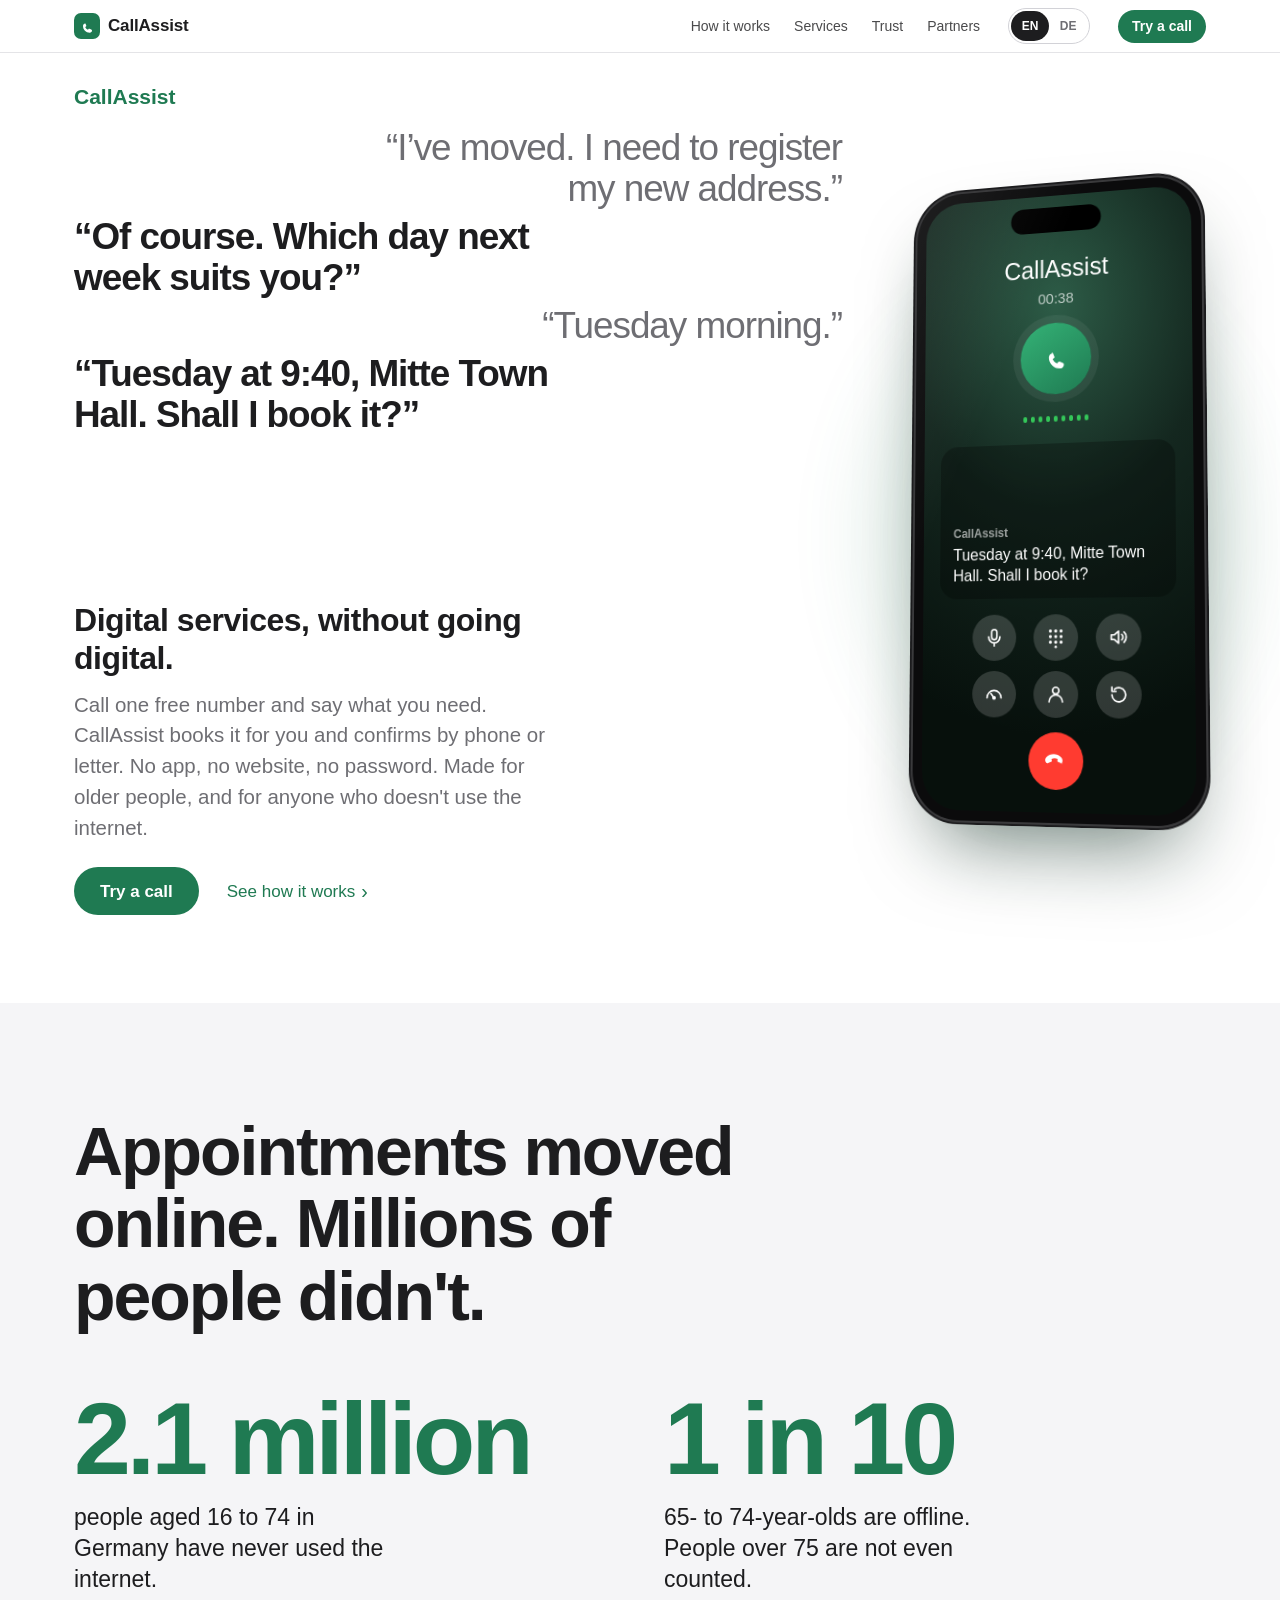
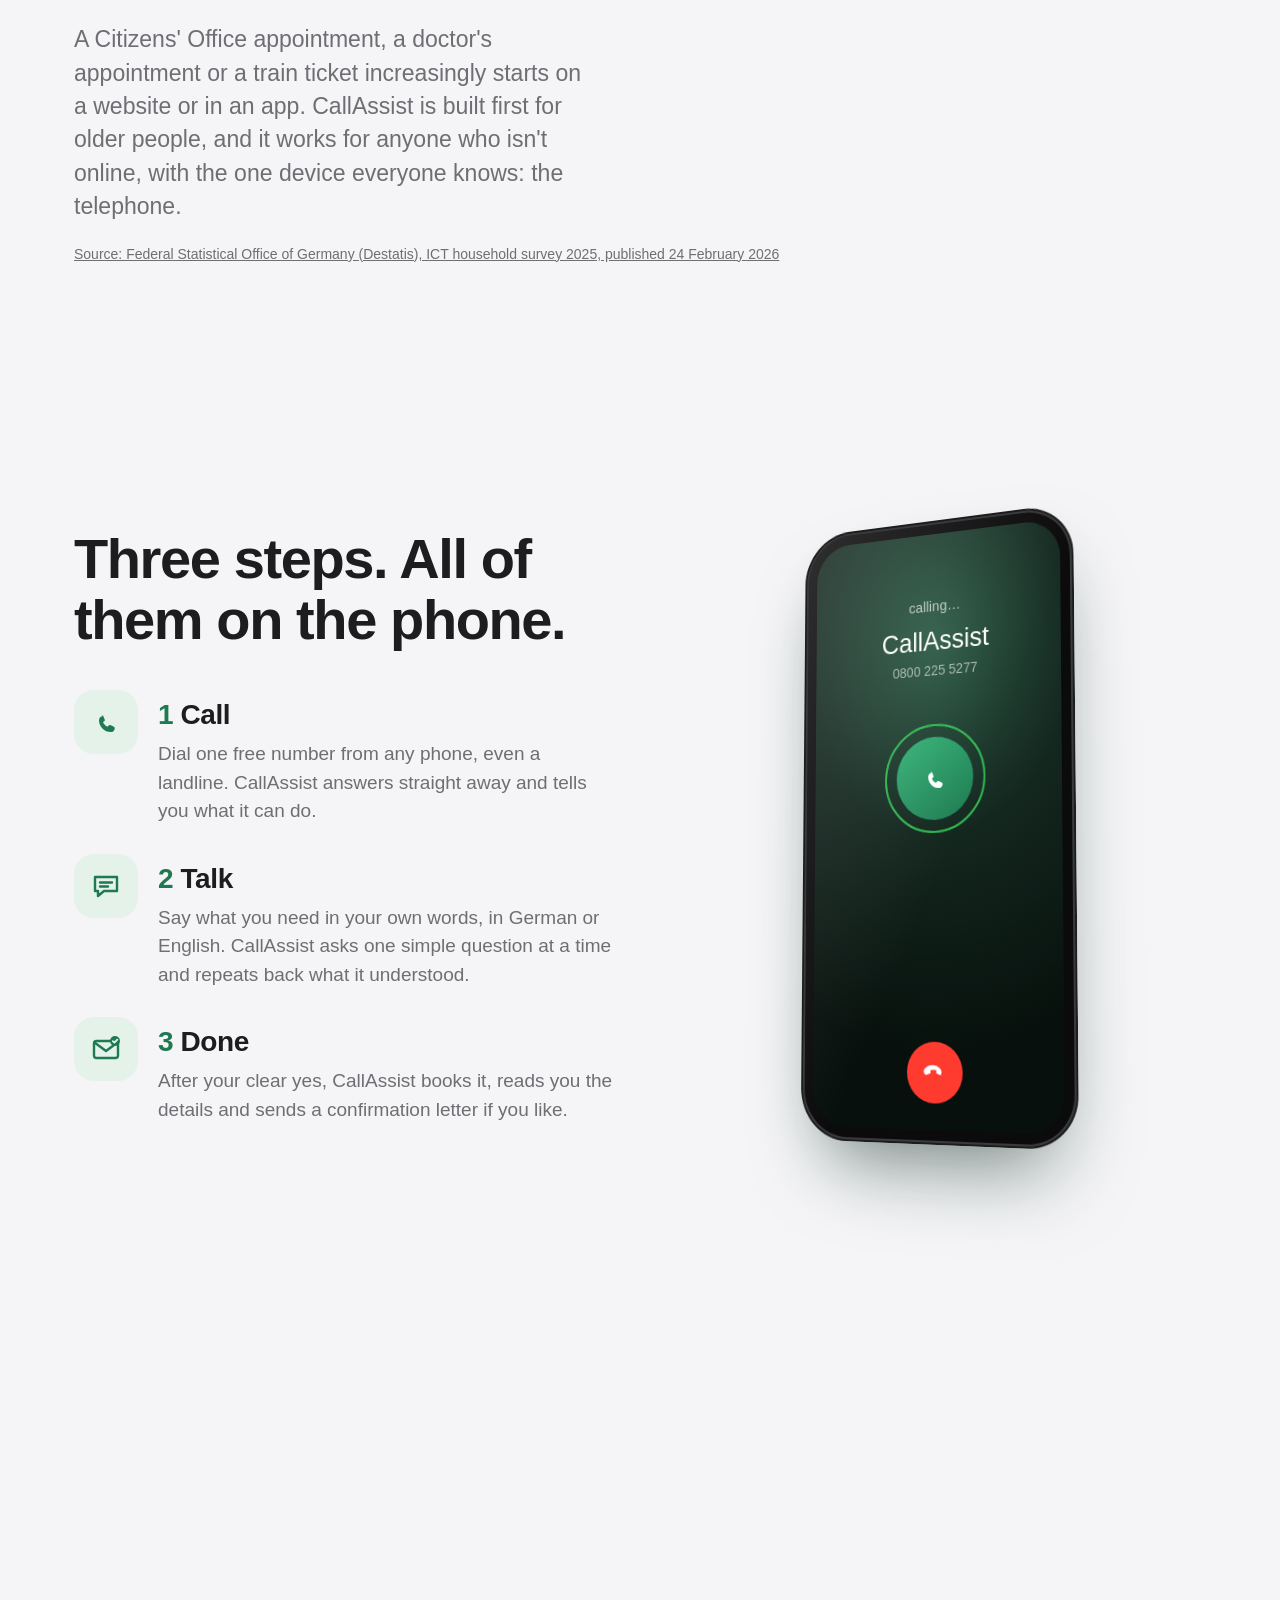
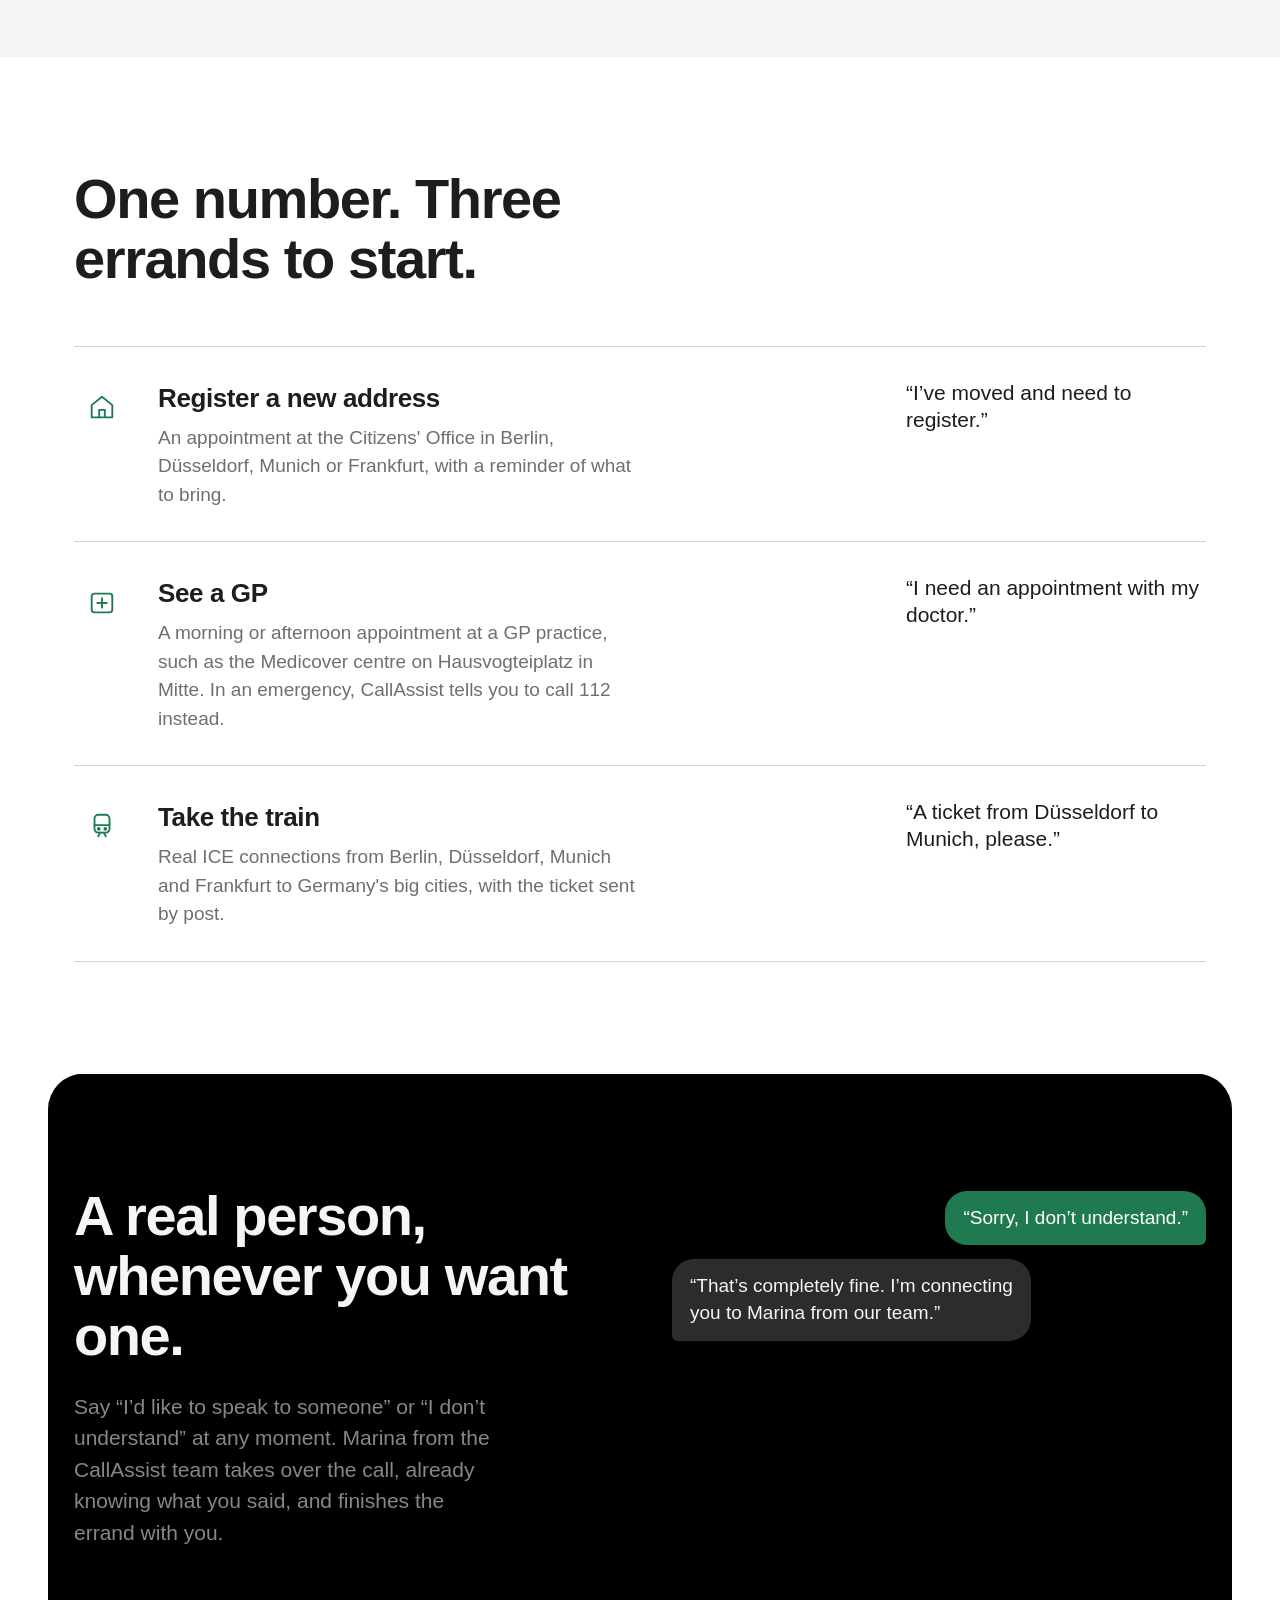
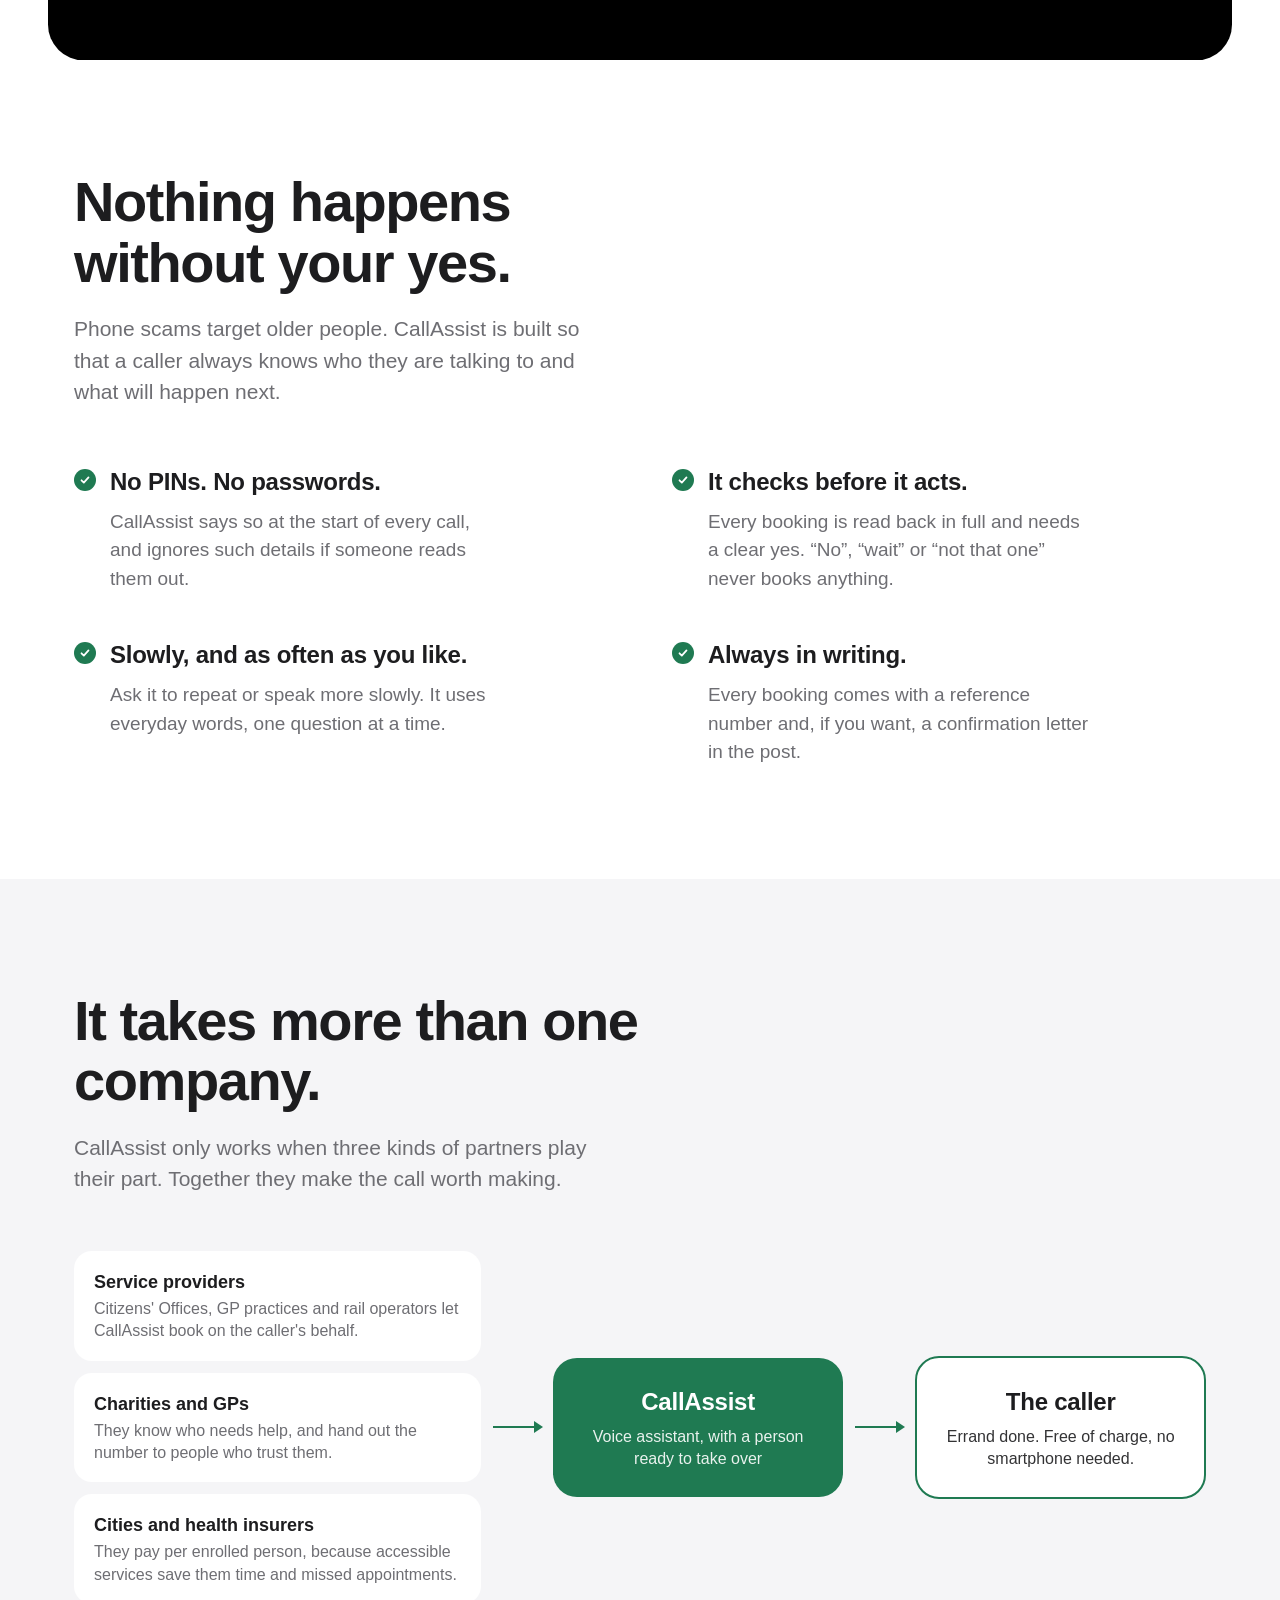
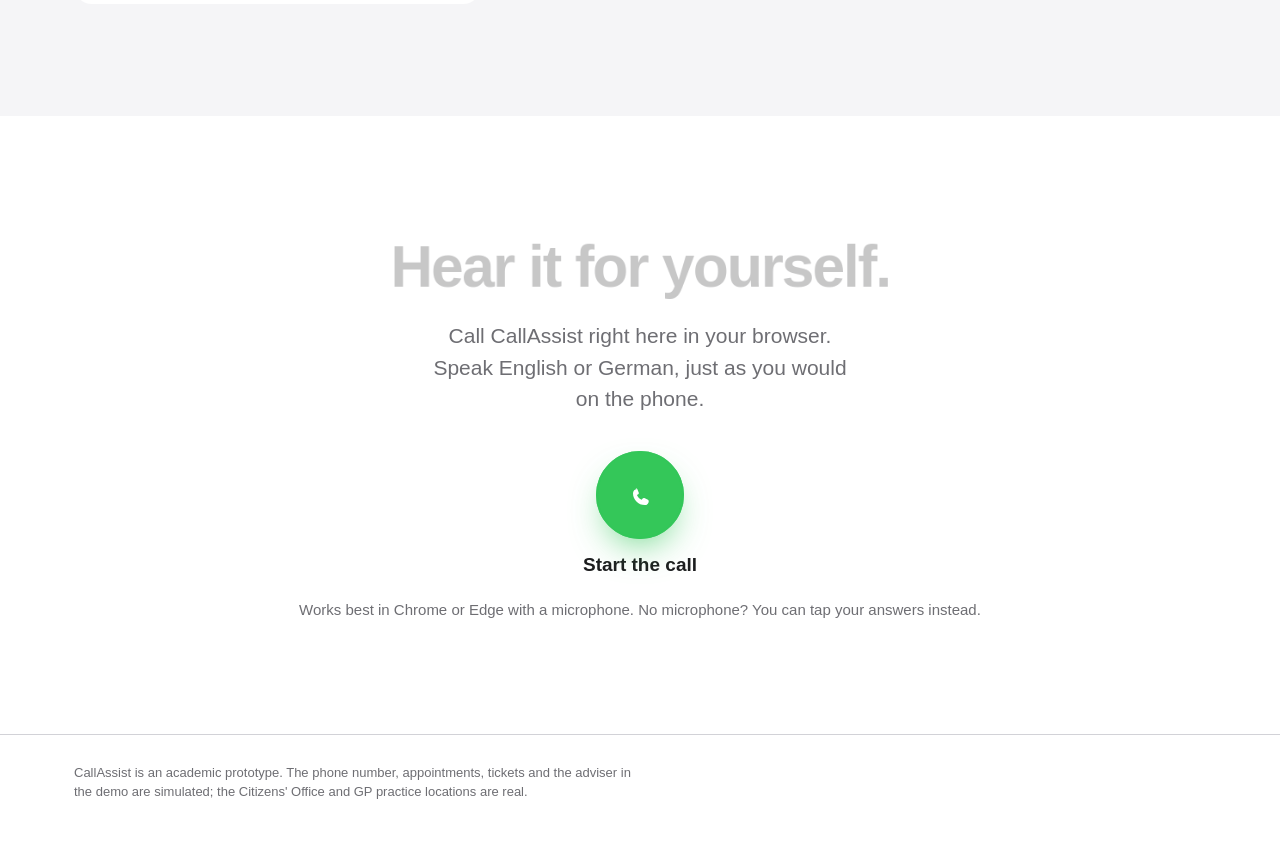
==== index.html @ b566dcf3 "Apple-style scroll touches: lit copy, expanding dark section, closing zoom, press states - The "why"" ====
<!doctype html>
<html lang="en">
  <head>
    <meta charset="UTF-8" />
    <meta name="viewport" content="width=device-width, initial-scale=1.0" />
    <meta name="description" content="CallAssist: one phone call replaces apps and websites. Say what you need; CallAssist books it and confirms by phone or letter." />
    <title>CallAssist</title>
    <link rel="icon" href="data:image/svg+xml,%3Csvg xmlns='http://www.w3.org/2000/svg' viewBox='0 0 64 64'%3E%3Crect width='64' height='64' rx='16' fill='%231F7A52'/%3E%3Cpath d='M22 16c2 0 3 1 4 3l3 7c1 2 0 3-1 4l-3 2c2 5 6 9 11 11l2-3c1-1 2-2 4-1l7 3c2 1 3 2 3 4 0 5-4 9-9 9-15 0-27-12-27-27 0-5 4-10 9-10z' fill='white'/%3E%3C/svg%3E" />
    <link rel="stylesheet" href="landing.css?v=20260926195344" />
  </head>
  <body>
    <a class="skip-link" href="#main" data-i18n="skip">Skip to content</a>

    <nav class="nav" aria-label="Main">
      <div class="nav-inner">
        <a class="brand" href="#top" aria-label="CallAssist home">
          <span class="brand-mark" aria-hidden="true"><svg width="28" height="28" viewBox="0 0 64 64"><path d="M22 16c2 0 3 1 4 3l3 7c1 2 0 3-1 4l-3 2c2 5 6 9 11 11l2-3c1-1 2-2 4-1l7 3c2 1 3 2 3 4 0 5-4 9-9 9-15 0-27-12-27-27 0-5 4-10 9-10z" fill="currentColor"/></svg></span>
          CallAssist
        </a>
        <div class="nav-links">
          <a href="#how" data-i18n="navHow">How it works</a>
          <a href="#services" data-i18n="navServices">Services</a>
          <a href="#trust" data-i18n="navTrust">Trust</a>
          <a href="#ecosystem" data-i18n="navEcosystem">Partners</a>
        </div>
        <div class="lang" role="group" aria-label="Language">
          <button type="button" data-lang="en" aria-pressed="true">EN</button>
          <button type="button" data-lang="de" aria-pressed="false">DE</button>
        </div>
        <a class="nav-cta" href="call.html" data-call-link data-i18n="navCta">Try a call</a>
      </div>
    </nav>

    <main id="main">
      <!-- Hero: the product is a conversation, so the hero is one. -->
      <header class="hero" id="top">
        <div class="hero-copy">
        <p class="hero-name">CallAssist</p>
        <ol class="dialogue" id="dialogue" aria-label="Example call">
          <li class="caller"><span class="sr" data-i18n="you">You:</span> <span data-i18n="h1">“I’ve moved. I need to register my new address.”</span></li>
          <li class="ca"><span class="sr">CallAssist:</span> <span data-i18n="h2">“Of course. Which day next week suits you?”</span></li>
          <li class="caller"><span class="sr" data-i18n="you">You:</span> <span data-i18n="h3">“Tuesday morning.”</span></li>
          <li class="ca"><span class="sr">CallAssist:</span> <span data-i18n="h4">“Tuesday at 9:40, Mitte Town Hall. Shall I book it?”</span></li>
          <li class="caller"><span class="sr" data-i18n="you">You:</span> <span data-i18n="h5">“Yes, please.”</span></li>
          <li class="ca done"><span class="sr">CallAssist:</span> <span data-i18n="h6">“Done. Your letter is on its way.”</span></li>
        </ol>
        <h1 class="hero-title" data-i18n="heroTitle">Digital services, without going digital.</h1>
        <p class="hero-sub" data-i18n="heroSub">Call one free number and say what you need. CallAssist books it for you and confirms by phone or letter. No app, no website, no password. Made for older people, and for anyone who doesn't use the internet.</p>
        <div class="hero-actions">
          <a class="button" href="call.html" data-call-link data-i18n="heroCta">Try a call</a>
          <a class="link" href="#how" data-i18n="heroLink">See how it works</a>
        </div>
        </div>
        <div class="phone-stage" aria-hidden="true">
        <div class="phone3d" id="heroPhone">
        <div class="phone-depth" aria-hidden="true"><i></i><i></i><i></i><i></i><i></i><i></i><i></i><i></i><i></i><i></i></div>
        <div class="hero-phone">
          <div class="hp-screen">
            <div class="hp-island"></div>
            <p class="hp-name">CallAssist</p>
            <p class="hp-time" id="hpTime">00:00</p>
            <div class="hp-avatar"><svg width="28" height="28" viewBox="0 0 64 64"><path d="M22 16c2 0 3 1 4 3l3 7c1 2 0 3-1 4l-3 2c2 5 6 9 11 11l2-3c1-1 2-2 4-1l7 3c2 1 3 2 3 4 0 5-4 9-9 9-15 0-27-12-27-27 0-5 4-10 9-10z" fill="currentColor"/></svg></div>
            <div class="hp-wave" id="hpWave"><i></i><i></i><i></i><i></i><i></i><i></i><i></i><i></i><i></i></div>
            <div class="hp-caption">
              <p class="hp-who" id="hpWho">CallAssist</p>
              <p class="hp-text" id="hpText"></p>
            </div>
            <div class="hp-grid"><span><svg viewBox="0 0 24 24" fill="none" stroke="currentColor" stroke-width="1.8" stroke-linecap="round"><rect x="9" y="3" width="6" height="11" rx="3"/><path d="M5.5 11a6.5 6.5 0 0 0 13 0M12 17.5V21"/></svg></span><span><svg viewBox="0 0 24 24" fill="currentColor"><circle cx="6" cy="5" r="1.7"/><circle cx="12" cy="5" r="1.7"/><circle cx="18" cy="5" r="1.7"/><circle cx="6" cy="11" r="1.7"/><circle cx="12" cy="11" r="1.7"/><circle cx="18" cy="11" r="1.7"/><circle cx="6" cy="17" r="1.7"/><circle cx="12" cy="17" r="1.7"/><circle cx="18" cy="17" r="1.7"/><circle cx="12" cy="22" r="1.4"/></svg></span><span><svg viewBox="0 0 24 24" fill="none" stroke="currentColor" stroke-width="1.8" stroke-linecap="round" stroke-linejoin="round"><path d="M4 9.5h3.5L12 5.5v13l-4.5-4H4z"/><path d="M15.5 9a4 4 0 0 1 0 6M18 6.5a7.5 7.5 0 0 1 0 11"/></svg></span><span><svg viewBox="0 0 24 24" fill="none" stroke="currentColor" stroke-width="1.8" stroke-linecap="round"><path d="M4 16a8 8 0 1 1 16 0"/><path d="M12 16l-3.5-4.5"/><circle cx="12" cy="16" r="1.2" fill="currentColor"/></svg></span><span><svg viewBox="0 0 24 24" fill="none" stroke="currentColor" stroke-width="1.8" stroke-linecap="round"><circle cx="12" cy="8" r="3.6"/><path d="M4.5 20a7.5 7.5 0 0 1 15 0"/></svg></span><span><svg viewBox="0 0 24 24" fill="none" stroke="currentColor" stroke-width="1.8" stroke-linecap="round" stroke-linejoin="round"><path d="M4.5 12a7.5 7.5 0 1 0 2.6-5.7"/><path d="M4.5 4v4.5H9"/></svg></span></div>
            <div class="hp-end"><svg width="28" height="28" viewBox="0 0 64 64"><path d="M22 16c2 0 3 1 4 3l3 7c1 2 0 3-1 4l-3 2c2 5 6 9 11 11l2-3c1-1 2-2 4-1l7 3c2 1 3 2 3 4 0 5-4 9-9 9-15 0-27-12-27-27 0-5 4-10 9-10z" fill="currentColor"/></svg></div>
          </div>
        </div>
        </div>
        </div>
      </header>

      <section class="why" aria-labelledby="why-title">
        <div class="wrap">
          <h2 id="why-title" class="statement" data-i18n="whyTitle">Appointments moved online. Millions of people didn't.</h2>
          <div class="stats">
            <div class="stat">
              <p class="stat-n" data-i18n="stat1n">2.1 million</p>
              <p class="stat-l" data-i18n="stat1l">people aged 16 to 74 in Germany have never used the internet.</p>
            </div>
            <div class="stat">
              <p class="stat-n" data-i18n="stat2n">1 in 10</p>
              <p class="stat-l" data-i18n="stat2l">65- to 74-year-olds are offline. People over 75 are not even counted.</p>
            </div>
          </div>
          <p class="why-body" data-i18n="whyBody" data-lit>A Citizens' Office appointment, a doctor's appointment or a train ticket increasingly starts on a website or in an app. CallAssist is built first for older people, and it works for anyone who isn't online, with the one device everyone knows: the telephone.</p>
          <p class="source"><a href="https://www.destatis.de/DE/Presse/Pressemitteilungen/Zahl-der-Woche/2026/PD26_09_p002.html" data-i18n="whySource">Source: Federal Statistical Office of Germany (Destatis), ICT household survey 2025, published 24 February 2026</a></p>
        </div>
      </section>

      <section class="how story" id="how" aria-labelledby="how-title">
        <div class="story-track" id="storyTrack">
          <div class="story-sticky wrap" id="storySticky" data-step="1">
            <div class="story-copy">
              <h2 id="how-title" class="section-title" data-i18n="howTitle">Three steps. All of them on the phone.</h2>
              <ol class="steps">
            <li data-step="1">
              <span class="step-icon" aria-hidden="true"><svg width="28" height="28" viewBox="0 0 64 64"><path d="M22 16c2 0 3 1 4 3l3 7c1 2 0 3-1 4l-3 2c2 5 6 9 11 11l2-3c1-1 2-2 4-1l7 3c2 1 3 2 3 4 0 5-4 9-9 9-15 0-27-12-27-27 0-5 4-10 9-10z" fill="currentColor"/></svg></span>
              <h3><span class="step-no">1</span> <span data-i18n="s1t">Call</span></h3>
              <p data-i18n="s1b">Dial one free number from any phone, even a landline. CallAssist answers straight away and tells you what it can do.</p>
            </li>
            <li data-step="2">
              <span class="step-icon" aria-hidden="true"><svg viewBox="0 0 32 32" fill="none" stroke="currentColor" stroke-width="2.4" stroke-linejoin="round"><path d="M5 7h22v14H14l-6 5v-5H5z"/><path d="M10 12.5h12M10 16.5h8" stroke-linecap="round"/></svg></span>
              <h3><span class="step-no">2</span> <span data-i18n="s2t">Talk</span></h3>
              <p data-i18n="s2b">Say what you need in your own words, in German or English. CallAssist asks one simple question at a time and repeats back what it understood.</p>
            </li>
            <li data-step="3">
              <span class="step-icon" aria-hidden="true"><svg viewBox="0 0 32 32" fill="none" stroke="currentColor" stroke-width="2.4" stroke-linejoin="round" stroke-linecap="round"><rect x="4" y="8" width="24" height="17" rx="2.5"/><path d="M4.5 9.5 16 18l11.5-8.5"/><circle cx="25" cy="8" r="5" fill="currentColor" stroke="none"/><path d="M22.8 8.1l1.6 1.5 2.9-3" stroke="var(--step-bg)" stroke-width="1.8"/></svg></span>
              <h3><span class="step-no">3</span> <span data-i18n="s3t">Done</span></h3>
              <p data-i18n="s3b">After your clear yes, CallAssist books it, reads you the details and sends a confirmation letter if you like.</p>
            </li>
          </ol>
            </div>
            <div class="story-visual" aria-hidden="true">
              <div class="phone3d story-phone" id="storyPhone">
                <div class="phone-depth" aria-hidden="true"><i></i><i></i><i></i><i></i><i></i><i></i><i></i><i></i><i></i><i></i></div>
                <div class="story-screen">
                  <div class="ss ss-1">
                    <p class="ss-status" data-i18n="ss1Status">calling…</p>
                    <p class="ss-name">CallAssist</p>
                    <p class="ss-sub">0800 225 5277</p>
                    <div class="ss-rings"><span></span><span></span><span></span></div>
                    <div class="ss-avatar"><svg width="28" height="28" viewBox="0 0 64 64"><path d="M22 16c2 0 3 1 4 3l3 7c1 2 0 3-1 4l-3 2c2 5 6 9 11 11l2-3c1-1 2-2 4-1l7 3c2 1 3 2 3 4 0 5-4 9-9 9-15 0-27-12-27-27 0-5 4-10 9-10z" fill="currentColor"/></svg></div>
                    <div class="ss-end"><svg width="28" height="28" viewBox="0 0 64 64"><path d="M22 16c2 0 3 1 4 3l3 7c1 2 0 3-1 4l-3 2c2 5 6 9 11 11l2-3c1-1 2-2 4-1l7 3c2 1 3 2 3 4 0 5-4 9-9 9-15 0-27-12-27-27 0-5 4-10 9-10z" fill="currentColor"/></svg></div>
                  </div>
                  <div class="ss ss-2">
                    <p class="ss-name">CallAssist</p>
                    <p class="ss-status">00:18</p>
                    <div class="hp-wave"><i></i><i></i><i></i><i></i><i></i><i></i><i></i><i></i><i></i></div>
                    <p class="ss-bubble ca" data-i18n="ss2Ask">Which day next week suits you?</p>
                    <p class="ss-bubble you" data-i18n="ss2Reply">Tuesday morning, please.</p>
                  </div>
                  <div class="ss ss-3">
                    <div class="ss-check"><svg viewBox="0 0 24 24" fill="none" stroke="currentColor" stroke-width="3" stroke-linecap="round" stroke-linejoin="round"><path d="M5 12.5l4.5 4.5L19 7.5"/></svg></div>
                    <p class="ss-name" data-i18n="ss3Title">Booked</p>
                    <div class="ss-card">
                      <p class="ss-card-when" data-i18n="ss3When">Tuesday, 9:40</p>
                      <p data-i18n="ss3Where">Citizens' Office, Mitte Town Hall</p>
                      <p class="ss-card-ref">CA-412225</p>
                    </div>
                    <p class="ss-letter" data-i18n="ss3Letter">Confirmation letter on its way</p>
                  </div>
                </div>
              </div>
            </div>
          </div>
        </div>
      </section>

      <section class="services" id="services" aria-labelledby="services-title">
        <div class="wrap">
          <h2 id="services-title" class="section-title" data-i18n="servicesTitle">One number. Three errands to start.</h2>
          <ul class="service-list">
            <li>
              <span class="service-icon" aria-hidden="true"><svg viewBox="0 0 32 32" fill="none" stroke="currentColor" stroke-width="2" stroke-linejoin="round"><path d="M5 14 16 5l11 9v13H5z"/><path d="M13 27v-8h6v8"/></svg></span>
              <div>
                <h3 data-i18n="sv1t">Register a new address</h3>
                <p data-i18n="sv1b">An appointment at the Citizens' Office in Berlin, Düsseldorf, Munich or Frankfurt, with a reminder of what to bring.</p>
              </div>
              <p class="service-say" data-i18n="sv1q">“I’ve moved and need to register.”</p>
            </li>
            <li>
              <span class="service-icon" aria-hidden="true"><svg viewBox="0 0 32 32" fill="none" stroke="currentColor" stroke-width="2" stroke-linecap="round"><rect x="5" y="7" width="22" height="20" rx="3"/><path d="M16 12v10M11 17h10"/></svg></span>
              <div>
                <h3 data-i18n="sv2t">See a GP</h3>
                <p data-i18n="sv2b">A morning or afternoon appointment at a GP practice, such as the Medicover centre on Hausvogteiplatz in Mitte. In an emergency, CallAssist tells you to call 112 instead.</p>
              </div>
              <p class="service-say" data-i18n="sv2q">“I need an appointment with my doctor.”</p>
            </li>
            <li>
              <span class="service-icon" aria-hidden="true"><svg viewBox="0 0 32 32" fill="none" stroke="currentColor" stroke-width="2" stroke-linejoin="round" stroke-linecap="round"><rect x="8" y="4" width="16" height="19" rx="4"/><path d="M8 15h16M12 27l2-4M20 27l-2-4"/><circle cx="12.5" cy="19" r="1" fill="currentColor"/><circle cx="19.5" cy="19" r="1" fill="currentColor"/></svg></span>
              <div>
                <h3 data-i18n="sv3t">Take the train</h3>
                <p data-i18n="sv3b">Real ICE connections from Berlin, Düsseldorf, Munich and Frankfurt to Germany's big cities, with the ticket sent by post.</p>
              </div>
              <p class="service-say" data-i18n="sv3q">“A ticket from Düsseldorf to Munich, please.”</p>
            </li>
          </ul>
        </div>
      </section>

      <section class="human" aria-labelledby="human-title">
        <div class="wrap human-grid">
          <div>
            <h2 id="human-title" class="section-title" data-i18n="humanTitle">A real person, whenever you want one.</h2>
            <p class="human-body" data-i18n="humanBody" data-lit>Say “I’d like to speak to someone” or “I don’t understand” at any moment. Marina from the CallAssist team takes over the call, already knowing what you said, and finishes the errand with you.</p>
          </div>
          <div class="handover" aria-label="Example handover">
            <p class="bubble caller" data-i18n="hv1">“Sorry, I don’t understand.”</p>
            <p class="bubble ca" data-i18n="hv2">“That’s completely fine. I’m connecting you to Marina from our team.”</p>
            <p class="bubble typing" aria-hidden="true"><span></span><span></span><span></span></p>
            <p class="bubble adviser"><span class="avatar" aria-hidden="true">M</span><span data-i18n="hv3">“Hello, this is Marina. I can see you’d like to register your new address. Let’s finish this together.”</span></p>
          </div>
        </div>
      </section>

      <section class="trust" id="trust" aria-labelledby="trust-title">
        <div class="wrap">
          <h2 id="trust-title" class="section-title" data-i18n="trustTitle">Nothing happens without your yes.</h2>
          <p class="trust-lead" data-i18n="trustLead">Phone scams target older people. CallAssist is built so that a caller always knows who they are talking to and what will happen next.</p>
          <ul class="promises">
            <li><h3 data-i18n="p1t">No PINs. No passwords.</h3><p data-i18n="p1b">CallAssist says so at the start of every call, and ignores such details if someone reads them out.</p></li>
            <li><h3 data-i18n="p2t">It checks before it acts.</h3><p data-i18n="p2b">Every booking is read back in full and needs a clear yes. “No”, “wait” or “not that one” never books anything.</p></li>
            <li><h3 data-i18n="p3t">Slowly, and as often as you like.</h3><p data-i18n="p3b">Ask it to repeat or speak more slowly. It uses everyday words, one question at a time.</p></li>
            <li><h3 data-i18n="p4t">Always in writing.</h3><p data-i18n="p4b">Every booking comes with a reference number and, if you want, a confirmation letter in the post.</p></li>
          </ul>
        </div>
      </section>

      <section class="ecosystem" id="ecosystem" aria-labelledby="eco-title">
        <div class="wrap">
          <h2 id="eco-title" class="section-title" data-i18n="ecoTitle">It takes more than one company.</h2>
          <p class="eco-lead" data-i18n="ecoLead">CallAssist only works when three kinds of partners play their part. Together they make the call worth making.</p>
          <div class="flow">
            <ul class="partners">
              <li><h3 data-i18n="e1t">Service providers</h3><p data-i18n="e1b">Citizens' Offices, GP practices and rail operators let CallAssist book on the caller's behalf.</p></li>
              <li><h3 data-i18n="e2t">Charities and GPs</h3><p data-i18n="e2b">They know who needs help, and hand out the number to people who trust them.</p></li>
              <li><h3 data-i18n="e3t">Cities and health insurers</h3><p data-i18n="e3b">They pay per enrolled person, because accessible services save them time and missed appointments.</p></li>
            </ul>
            <div class="arrow" aria-hidden="true"></div>
            <div class="node">
              <p class="node-name">CallAssist</p>
              <p data-i18n="nodeBody">Voice assistant, with a person ready to take over</p>
            </div>
            <div class="arrow" aria-hidden="true"></div>
            <div class="node person">
              <p class="node-name" data-i18n="callerName">The caller</p>
              <p data-i18n="callerBody">Errand done. Free of charge, no smartphone needed.</p>
            </div>
          </div>
        </div>
      </section>

      <section class="final" aria-labelledby="final-title">
        <div class="wrap">
          <h2 id="final-title" class="statement" data-i18n="finalTitle">Hear it for yourself.</h2>
          <p class="final-body" data-i18n="finalBody">Call CallAssist right here in your browser. Speak English or German, just as you would on the phone.</p>
          <a class="call-cta" href="call.html" data-call-link>
            <span class="call-cta-button" aria-hidden="true"><svg width="28" height="28" viewBox="0 0 64 64"><path d="M22 16c2 0 3 1 4 3l3 7c1 2 0 3-1 4l-3 2c2 5 6 9 11 11l2-3c1-1 2-2 4-1l7 3c2 1 3 2 3 4 0 5-4 9-9 9-15 0-27-12-27-27 0-5 4-10 9-10z" fill="currentColor"/></svg></span>
            <span class="call-cta-label" data-i18n="finalCta">Start the call</span>
          </a>
          <p class="final-note" data-i18n="finalNote">Works best in Chrome or Edge with a microphone. No microphone? You can tap your answers instead.</p>
        </div>
      </section>
    </main>

    <footer class="footer">
      <div class="wrap">
        <p data-i18n="footer1">CallAssist is an academic prototype. The phone number, appointments, tickets and the adviser in the demo are simulated; the Citizens' Office and GP practice locations are real.</p>
      </div>
    </footer>

    <script src="landing.js?v=20260926195344"></script>
  </body>
</html>
---- landing.css ----
:root {
  --bg: #ffffff;
  --alt: #f5f5f7;
  --ink: #1d1d1f;
  --muted: #6e6e73;
  --faint: #6e6e73; /* 4.9:1 on white: secondary, but still readable */
  --line: #d2d2d7;
  --brand: #1f7a52;
  --brand-hover: #17613f;
  --brand-soft: #e4f2ea;
  --step-bg: #e4f2ea;
  --adviser: #7a4fd1;
  --focus: #0071e3;
  --night: #000000;
  --night-ink: #f5f5f7;
  --night-muted: #a1a1a6;
  --font: -apple-system, BlinkMacSystemFont, "SF Pro Text", "Helvetica Neue", "Segoe UI", Roboto, Arial, sans-serif;
  --display: -apple-system, BlinkMacSystemFont, "SF Pro Display", "Helvetica Neue", "Segoe UI", Roboto, Arial, sans-serif;
  color-scheme: light;
}
@media (prefers-color-scheme: dark) {
  :root:not([data-theme="light"]) {
    --bg: #000000; --alt: #111113; --ink: #f5f5f7; --muted: #a1a1a6; --faint: #6e6e73; --line: #38383a;
    --brand: #3fb27f; --brand-hover: #56c792; --adviser: #b393f5; --focus: #2997ff; --night: #161618;
    --brand-soft: #16301f; --step-bg: #16301f;
    color-scheme: dark;
  }
}
:root[data-theme="dark"] {
  --bg: #000000; --alt: #111113; --ink: #f5f5f7; --muted: #a1a1a6; --faint: #6e6e73; --line: #38383a;
  --brand: #3fb27f; --brand-hover: #56c792; --adviser: #b393f5; --focus: #2997ff; --night: #161618;
  --brand-soft: #16301f; --step-bg: #16301f;
  color-scheme: dark;
}

* { box-sizing: border-box; }
html { scroll-behavior: smooth; scroll-padding-top: 64px; }
@media (prefers-reduced-motion: reduce) { html { scroll-behavior: auto; } }
body { margin: 0; background: var(--bg); color: var(--ink); font-family: var(--font); font-size: 19px; line-height: 1.5; -webkit-font-smoothing: antialiased; }
a { color: var(--brand); }
h1, h2, h3, p { margin: 0; }
:focus-visible { outline: 3px solid var(--focus); outline-offset: 3px; border-radius: 4px; }
.sr { position: absolute; width: 1px; height: 1px; overflow: hidden; clip: rect(0 0 0 0); white-space: nowrap; }
.skip-link { position: absolute; left: 16px; top: -60px; background: var(--bg); padding: 10px 14px; border-radius: 10px; z-index: 20; }
.skip-link:focus { top: 12px; }
.wrap { max-width: 1180px; margin: 0 auto; padding: 0 24px; }

/* ------------------------------------------------------------------ nav */
.nav { position: sticky; top: 0; z-index: 10; background: color-mix(in srgb, var(--bg) 78%, transparent); backdrop-filter: saturate(180%) blur(20px); border-bottom: 1px solid color-mix(in srgb, var(--line) 60%, transparent); }
.nav-inner { max-width: 1180px; margin: 0 auto; padding: 0 24px; height: 52px; display: flex; align-items: center; gap: 28px; font-size: 14px; }
.brand { display: inline-flex; align-items: center; gap: 8px; color: var(--ink); text-decoration: none; font-weight: 600; font-size: 17px; letter-spacing: -.01em; }
.brand-mark { width: 26px; height: 26px; border-radius: 7px; background: #1f7a52; color: #fff; display: grid; place-items: center; }
.brand-mark svg { width: 16px; }
.nav-links { display: flex; gap: 24px; margin-left: auto; }
.nav-links a { color: var(--ink); text-decoration: none; opacity: .8; min-height: 44px; display: inline-flex; align-items: center; }
.nav-links a:hover { opacity: 1; }
.lang { display: inline-flex; border: 1px solid var(--line); border-radius: 999px; padding: 2px; }
.lang button { border: 0; background: none; color: var(--muted); font: inherit; font-weight: 600; font-size: 12px; min-width: 38px; min-height: 30px; border-radius: 999px; cursor: pointer; }
.lang button[aria-pressed="true"] { background: var(--ink); color: var(--bg); }
.nav-cta { background: var(--brand); color: #fff; text-decoration: none; font-weight: 600; border-radius: 999px; padding: 6px 14px; min-height: 32px; display: inline-flex; align-items: center; }
.nav-cta:hover { background: var(--brand-hover); }

/* ------------------------------------------------------------------ hero */
.hero { max-width: 1180px; margin: 0 auto; padding: 28px 24px 88px; display: grid; grid-template-columns: minmax(0, 1fr) 300px; gap: 64px; align-items: center; }
.hero-name { font-family: var(--display); font-size: 21px; font-weight: 600; color: var(--brand); margin-bottom: 14px; }
.dialogue { list-style: none; margin: 0 0 28px; padding: 0; display: grid; gap: .18em; font-family: var(--display); font-size: clamp(26px, min(3vw, 4.1vh), 42px); line-height: 1.12; font-weight: 600; letter-spacing: -.028em; }
.dialogue li { max-width: 24ch; }
.dialogue .caller { color: var(--faint); justify-self: end; text-align: right; font-weight: 500; }
.dialogue .ca { color: var(--ink); }
.dialogue .done { color: var(--brand); }
.js .dialogue li { opacity: 0; transform: translateY(.3em); transition: opacity .6s ease, transform .6s cubic-bezier(.2, .7, .2, 1); }
.js .dialogue li.shown { opacity: 1; transform: none; }
.hero-title { font-family: var(--display); font-size: clamp(22px, 2.6vw, 32px); font-weight: 600; letter-spacing: -.015em; line-height: 1.2; max-width: 30ch; }
.hero-sub { color: var(--muted); font-size: clamp(18px, 1.6vw, 21px); max-width: 44ch; margin-top: 12px; }
.hero-actions { display: flex; gap: 28px; align-items: center; margin-top: 24px; flex-wrap: wrap; }
.button { display: inline-flex; align-items: center; justify-content: center; min-height: 48px; padding: 0 26px; border-radius: 999px; background: var(--brand); color: #fff; font-weight: 600; font-size: 17px; text-decoration: none; }
.button:hover { background: var(--brand-hover); }
.button.big { min-height: 58px; padding: 0 34px; font-size: 19px; }
.link { font-size: 17px; text-decoration: none; min-height: 44px; display: inline-flex; align-items: center; }
.link:hover { text-decoration: underline; }

/* ------------------------------------------------------------------ sections */
section { padding: 112px 0; }
.section-title { font-family: var(--display); font-size: clamp(34px, 4.4vw, 56px); line-height: 1.08; font-weight: 600; letter-spacing: -.025em; max-width: 20ch; }
.statement { font-family: var(--display); font-size: clamp(36px, 5.4vw, 68px); line-height: 1.06; font-weight: 600; letter-spacing: -.03em; max-width: 18ch; }

.why { background: var(--alt); }
.why-body { color: var(--muted); font-size: clamp(19px, 1.8vw, 24px); line-height: 1.45; max-width: 40ch; margin-top: 28px; }
.source { margin-top: 20px; font-size: 14px; }
.source a { color: var(--muted); }

.steps { list-style: none; margin: 64px 0 0; padding: 0; display: grid; grid-template-columns: repeat(3, 1fr); gap: 48px; }
.steps h3 { font-family: var(--display); font-size: 28px; font-weight: 600; letter-spacing: -.015em; margin-bottom: 8px; }
.steps p { color: var(--muted); }
.steps p
.services { background: var(--alt); }
.service-list { list-style: none; margin: 56px 0 0; padding: 0; }
.service-list li { display: grid; grid-template-columns: 56px minmax(0, 1fr) minmax(0, 300px); gap: 28px; align-items: start; padding: 32px 0; border-top: 1px solid var(--line); }
.service-list li:last-child { border-bottom: 1px solid var(--line); }
.service-icon { width: 56px; height: 56px; border-radius: 16px; background: var(--bg); color: var(--brand); display: grid; place-items: center; }
.service-icon svg { width: 30px; }
.service-list h3 { font-family: var(--display); font-size: 26px; font-weight: 600; letter-spacing: -.015em; margin-bottom: 6px; }
.service-list p { color: var(--muted); max-width: 46ch; }
.service-list .service-say { font-family: var(--display); font-size: 21px; line-height: 1.3; color: var(--ink); font-weight: 500; }

.human { background: var(--night); color: var(--night-ink); }
.human-grid { display: grid; grid-template-columns: 1fr 1fr; gap: 64px; align-items: center; }
.human-body { color: var(--night-muted); font-size: 21px; margin-top: 24px; max-width: 36ch; }
.handover { display: grid; gap: 14px; }
.bubble { padding: 14px 18px; border-radius: 22px; font-size: 19px; line-height: 1.4; max-width: 34ch; }
.bubble.caller { justify-self: end; background: #1f7a52; color: #fff; border-bottom-right-radius: 6px; }
.bubble.ca { background: #2c2c2e; color: #f5f5f7; border-bottom-left-radius: 6px; }
.bubble.adviser { background: #3a2d5c; color: #f5f0ff; border-bottom-left-radius: 6px; display: flex; gap: 12px; align-items: flex-start; }
.avatar { flex: none; width: 34px; height: 34px; border-radius: 50%; background: #b393f5; color: #1d1d1f; display: grid; place-items: center; font-weight: 700; font-size: 16px; }

.trust-lead { color: var(--muted); font-size: 21px; max-width: 44ch; margin-top: 20px; }
.promises { list-style: none; margin: 56px 0 0; padding: 0; display: grid; grid-template-columns: repeat(2, 1fr); gap: 44px 64px; }
.promises h3 { font-family: var(--display); font-size: 24px; font-weight: 600; letter-spacing: -.01em; margin-bottom: 8px; padding-left: 36px; position: relative; }
.promises h3::before { content: ""; position: absolute; left: 0; top: .2em; width: 22px; height: 22px; border-radius: 50%; background: var(--brand) url("data:image/svg+xml,%3Csvg xmlns='http://www.w3.org/2000/svg' viewBox='0 0 24 24' fill='none' stroke='white' stroke-width='3' stroke-linecap='round' stroke-linejoin='round'%3E%3Cpath d='M6 12.5l4 4 8-9'/%3E%3C/svg%3E") center / 14px no-repeat; }
.promises p { color: var(--muted); padding-left: 36px; max-width: 40ch; }

.ecosystem { background: var(--alt); }
.eco-lead { color: var(--muted); font-size: 21px; max-width: 44ch; margin-top: 20px; }
.flow { margin-top: 56px; display: grid; grid-template-columns: minmax(0, 1.4fr) 48px minmax(0, 1fr) 48px minmax(0, 1fr); align-items: center; gap: 12px; }
.partners { list-style: none; margin: 0; padding: 0; display: grid; gap: 12px; }
.partners li { background: var(--bg); border-radius: 18px; padding: 18px 20px; }
.partners h3 { font-size: 18px; font-weight: 600; margin-bottom: 2px; }
.partners p { color: var(--muted); font-size: 16px; line-height: 1.4; }
.arrow { height: 2px; background: var(--brand); position: relative; }
.arrow::after { content: ""; position: absolute; right: -2px; top: -5px; border: 6px solid transparent; border-left: 9px solid var(--brand); border-right: 0; }
.node { background: var(--brand); color: #fff; border-radius: 24px; padding: 26px 22px; text-align: center; }
.node-name { font-family: var(--display); font-size: 24px; font-weight: 600; letter-spacing: -.01em; margin-bottom: 6px; }
.node p:not(.node-name) { font-size: 16px; line-height: 1.4; opacity: .9; }
.node.person { background: var(--bg); color: var(--ink); border: 2px solid var(--brand); }

.final { text-align: center; }
.final .statement { margin: 0 auto; }
.final-body { color: var(--muted); font-size: 21px; max-width: 36ch; margin: 20px auto 36px; }
.final-note { color: var(--muted); font-size: 15px; margin-top: 20px; }

.footer { border-top: 1px solid var(--line); padding: 28px 0 40px; font-size: 13px; color: var(--muted); }
.footer p { max-width: 80ch; }

/* ------------------------------------------------------------------ hero phone */
.hero-phone {
  position: relative; width: 100%; height: 100%; border-radius: 48px; background: #0b0b0c; padding: 10px;
  box-shadow: 0 0 0 2px #3a3a3c, 0 0 0 4px #1c1c1e;
}
.hp-screen {
  position: relative; height: 100%; border-radius: 38px; overflow: hidden; color: #fff; text-align: center;
  display: flex; flex-direction: column; align-items: center; padding: 58px 18px 22px;
  background: radial-gradient(120% 70% at 50% 18%, #2d5c47 0%, #14271f 48%, #07100c 100%);
}
.hp-island { position: absolute; top: 12px; left: 50%; transform: translateX(-50%); width: 34%; height: 26px; border-radius: 16px; background: #000; }
.hp-name { font-family: var(--display); font-size: 25px; font-weight: 500; }
.hp-time { font-size: 15px; color: rgba(255, 255, 255, .7); font-variant-numeric: tabular-nums; }
.hp-avatar { width: 30%; aspect-ratio: 1; border-radius: 50%; margin: 14px 0 12px; display: grid; place-items: center; background: linear-gradient(145deg, #34b276, #1f7a52); box-shadow: 0 0 0 8px rgba(255, 255, 255, .06); }
.hp-avatar svg { width: 46%; color: #fff; }
.hp-wave { display: flex; gap: 4px; align-items: center; height: 26px; }
.hp-wave i { width: 4px; height: 6px; border-radius: 2px; background: #34c759; animation: hp-wave 1.1s ease-in-out infinite; }
.hp-wave i:nth-child(2n) { animation-delay: .18s; } .hp-wave i:nth-child(3n) { animation-delay: .36s; } .hp-wave i:nth-child(4n) { animation-delay: .54s; }
.hero-phone.caller-speaking .hp-wave i { background: #fff; }
.hero-phone.settled .hp-wave i { animation-play-state: paused; height: 5px; opacity: .5; }
@keyframes hp-wave { 0%, 100% { height: 5px; } 50% { height: 24px; } }
.hp-caption { margin-top: 12px; width: 100%; flex: 1; min-height: 0; background: rgba(0, 0, 0, .28); border-radius: 18px; padding: 12px 14px; text-align: left; display: flex; flex-direction: column; justify-content: flex-end; }
.hp-who { font-size: 12px; font-weight: 600; color: rgba(255, 255, 255, .6); margin-bottom: 2px; }
.hp-text { font-size: 16px; line-height: 1.35; }
.hp-grid { display: grid; grid-template-columns: repeat(3, 1fr); gap: 10px 18px; margin: 16px 0 14px; }
.hp-grid span { width: 46px; height: 46px; border-radius: 50%; background: rgba(255, 255, 255, .16); display: grid; place-items: center; color: #fff; }
.hp-grid svg { width: 22px; height: 22px; }
.hp-end { width: 56px; height: 56px; border-radius: 50%; background: #ff3b30; display: grid; place-items: center; }
.hp-end svg { width: 26px; color: #fff; transform: rotate(135deg); }

/* ------------------------------------------------------------------ statistics */
.stats { display: grid; grid-template-columns: repeat(2, minmax(0, 1fr)); gap: 48px; margin-top: 56px; }
.stat-n { font-family: var(--display); font-size: clamp(56px, 8vw, 104px); line-height: 1; font-weight: 700; letter-spacing: -.04em; color: var(--brand); font-variant-numeric: tabular-nums; }
.stat-l { color: var(--ink); font-size: clamp(19px, 1.8vw, 23px); line-height: 1.35; margin-top: 12px; max-width: 26ch; }

/* ------------------------------------------------------------------ steps and final call */
.step-icon { width: 64px; height: 64px; border-radius: 20px; background: var(--step-bg); color: var(--brand); display: grid; place-items: center; margin-bottom: 20px; }
.step-icon svg { width: 32px; }
.step-no { color: var(--brand); }
.call-cta { display: inline-flex; flex-direction: column; align-items: center; gap: 12px; text-decoration: none; color: var(--ink); }
.call-cta-button { width: 88px; height: 88px; border-radius: 50%; background: #34c759; color: #fff; display: grid; place-items: center; box-shadow: 0 16px 36px -12px rgba(52, 199, 89, .75); transition: transform .15s ease, box-shadow .15s ease; }
.call-cta-button svg { width: 40px; }
.call-cta:hover .call-cta-button { transform: scale(1.05); box-shadow: 0 20px 40px -12px rgba(52, 199, 89, .85); }
.call-cta-label { font-size: 19px; font-weight: 600; }

/* ------------------------------------------------------------------ small screens */
@media (max-width: 1000px) {
  .hero { grid-template-columns: 1fr; gap: 48px; }
  .phone3d { --w: min(280px, 78vw); }
}
@media (max-width: 860px) {
  .nav-links { display: none; }
  .stats { grid-template-columns: 1fr; gap: 32px; }
  .nav-inner { gap: 12px; }
  .lang { margin-left: auto; }
  section { padding: 80px 0; }
  .hero { padding: 48px 20px 72px; }
  .steps { grid-template-columns: 1fr; gap: 36px; }
  .service-list li { grid-template-columns: 48px minmax(0, 1fr); gap: 18px; }
  .service-icon { width: 48px; height: 48px; }
  .service-list .service-say { grid-column: 2; }
  .human-grid { grid-template-columns: 1fr; gap: 40px; }
  .promises { grid-template-columns: 1fr; gap: 32px; }
  .flow { grid-template-columns: 1fr; gap: 10px; }
  .arrow { width: 2px; height: 36px; justify-self: center; }
  .arrow::after { right: auto; left: -5px; top: auto; bottom: -2px; border: 6px solid transparent; border-top: 9px solid var(--brand); border-bottom: 0; }
}
@media (max-width: 420px) {
  .wrap { padding: 0 16px; }
  .nav-inner { padding: 0 16px; }
  .brand { font-size: 0; }
  .brand-mark { font-size: 17px; }
}
@media (prefers-reduced-motion: reduce) {
  .js .dialogue li { opacity: 1; transform: none; transition: none; }
}

/* ================================================================== depth and motion */

/* A phone with real thickness: ten stacked layers behind the screen form its metal edge. */
.phone-stage { perspective: 1600px; justify-self: center; position: relative; }
.phone-stage::before {
  content: ""; position: absolute; inset: 8% -30% -4%; z-index: -1; border-radius: 50%;
  background: radial-gradient(closest-side, color-mix(in srgb, var(--brand) 26%, transparent), transparent);
  filter: blur(20px);
}
.phone3d {
  --w: 300px; --rx: 6deg; --ry: -16deg;
  position: relative; width: var(--w); aspect-ratio: 9 / 19.2; transform-style: preserve-3d;
  transform: rotateX(var(--rx)) rotateY(var(--ry));
  transition: transform .9s cubic-bezier(.2, .7, .2, 1);
}
.phone3d > .hero-phone, .phone3d > .story-screen { transform: translateZ(1px); }
.phone-depth i {
  position: absolute; inset: 0; border-radius: 48px; background: linear-gradient(90deg, #4a4a4e, #1d1d1f 30%, #1d1d1f 70%, #4a4a4e);
  transform: translateZ(calc(var(--d) * -1.3px));
}
.phone-depth i:nth-child(1) { --d: 1; } .phone-depth i:nth-child(2) { --d: 2; } .phone-depth i:nth-child(3) { --d: 3; }
.phone-depth i:nth-child(4) { --d: 4; } .phone-depth i:nth-child(5) { --d: 5; } .phone-depth i:nth-child(6) { --d: 6; }
.phone-depth i:nth-child(7) { --d: 7; } .phone-depth i:nth-child(8) { --d: 8; } .phone-depth i:nth-child(9) { --d: 9; }
.phone-depth i:nth-child(10) { --d: 10; background: #2c2c2e; box-shadow: 0 40px 80px -24px rgba(10, 40, 28, .6); }
/* Glass reflection that slides as the phone turns. */
.hero-phone::after, .story-screen::after {
  content: ""; position: absolute; inset: 0; border-radius: inherit; pointer-events: none;
  background: linear-gradient(115deg, rgba(255, 255, 255, .16) 0%, rgba(255, 255, 255, 0) 38%);
  background-size: 220% 100%; background-position: calc(50% + var(--sheen, 0) * 1%) 0;
}
.js .phone-stage .phone3d.entering { transform: translateY(60px) rotateX(18deg) rotateY(-48deg); opacity: 0; }
.js .phone-stage .phone3d { transition: transform 1.3s cubic-bezier(.16, .8, .2, 1), opacity .9s ease; }
.phone-stage .phone3d.floating { animation: float 7s ease-in-out infinite; }
@keyframes float { 0%, 100% { translate: 0 0; } 50% { translate: 0 -10px; } }

/* The call page continues from this phone (Chrome and Edge morph it during navigation). */
@view-transition { navigation: auto; }
#heroPhone .hero-phone { view-transition-name: callphone; }
::view-transition-group(callphone) { animation-duration: .7s; animation-timing-function: cubic-bezier(.2, .7, .2, 1); }
::view-transition-old(root), ::view-transition-new(root) { animation-duration: .45s; }

/* ------------------------------------------------------------------ pinned scroll story */
.story { padding: 0; background: var(--alt); }
.story-track { height: 320vh; }
.story-sticky {
  position: sticky; top: 0; height: 100vh; display: grid; grid-template-columns: minmax(0, 1fr) minmax(0, 1fr);
  gap: 48px; align-items: center;
}
.story .steps { grid-template-columns: 1fr; gap: 28px; margin-top: 40px; }
.story .steps li { opacity: .28; transform: translateX(-6px); transition: opacity .5s ease, transform .5s ease; }
.story-sticky[data-step="1"] .steps li[data-step="1"],
.story-sticky[data-step="2"] .steps li[data-step="2"],
.story-sticky[data-step="3"] .steps li[data-step="3"] { opacity: 1; transform: none; }
.story .steps li { display: grid; grid-template-columns: 64px minmax(0, 1fr); column-gap: 20px; }
.story .steps .step-icon { grid-row: span 2; margin: 0; }
.story .steps h3 { margin: 4px 0 4px; }
.story-visual { perspective: 1600px; display: grid; place-items: center; }
.story-phone { --w: 290px; --rx: 6deg; --ry: calc(-24deg + 48deg * var(--p, 0)); transition: none; }
.story-screen {
  position: relative; width: 100%; height: 100%; border-radius: 48px; background: #0b0b0c; padding: 10px;
  box-shadow: 0 0 0 2px #3a3a3c, 0 0 0 4px #1c1c1e;
}
.ss {
  position: absolute; inset: 10px; border-radius: 38px; overflow: hidden; color: #fff; text-align: center;
  display: flex; flex-direction: column; align-items: center; padding: 64px 20px 26px;
  background: radial-gradient(120% 70% at 50% 18%, #2d5c47 0%, #14271f 48%, #07100c 100%);
  opacity: 0; transform: scale(.96); transition: opacity .55s ease, transform .55s cubic-bezier(.2, .7, .2, 1);
}
.story-sticky[data-step="1"] .ss-1, .story-sticky[data-step="2"] .ss-2, .story-sticky[data-step="3"] .ss-3 { opacity: 1; transform: none; }
.ss-status { font-size: 15px; color: rgba(255, 255, 255, .7); font-variant-numeric: tabular-nums; }
.ss-name { font-family: var(--display); font-size: 27px; font-weight: 500; margin-top: 4px; }
.ss-sub { font-size: 14px; color: rgba(255, 255, 255, .6); }
.ss-rings { position: relative; width: 110px; height: 110px; margin-top: 44px; }
.ss-rings span { position: absolute; inset: 0; border-radius: 50%; border: 2px solid rgba(52, 199, 89, .5); animation: ring 2.4s ease-out infinite; }
.ss-rings span:nth-child(2) { animation-delay: .8s; } .ss-rings span:nth-child(3) { animation-delay: 1.6s; }
@keyframes ring { from { transform: scale(.7); opacity: 1; } to { transform: scale(1.6); opacity: 0; } }
.ss-avatar { width: 84px; height: 84px; border-radius: 50%; margin-top: -97px; display: grid; place-items: center; background: linear-gradient(145deg, #34b276, #1f7a52); }
.ss-avatar svg { width: 40px; color: #fff; }
.ss-end { margin-top: auto; width: 60px; height: 60px; border-radius: 50%; background: #ff3b30; display: grid; place-items: center; }
.ss-end svg { width: 28px; color: #fff; transform: rotate(135deg); }
.ss-2 .hp-wave { margin: 26px 0 30px; }
.ss-bubble { max-width: 88%; padding: 10px 14px; border-radius: 18px; font-size: 16px; line-height: 1.35; text-align: left; margin-bottom: 10px; }
.ss-bubble.ca { align-self: flex-start; background: rgba(255, 255, 255, .14); border-bottom-left-radius: 6px; }
.ss-bubble.you { align-self: flex-end; background: #34c759; color: #04220f; border-bottom-right-radius: 6px; }
.ss-3 { background: radial-gradient(120% 70% at 50% 18%, #f4fbf7 0%, #e6f3ec 60%, #d9ece2 100%); color: #1d1d1f; }
.ss-check { width: 84px; height: 84px; border-radius: 50%; background: #1f7a52; color: #fff; display: grid; place-items: center; margin: 22px 0 14px; }
.ss-check svg { width: 44px; }
.ss-card { width: 100%; background: #fff; border-radius: 18px; padding: 14px 16px; margin-top: 18px; text-align: left; font-size: 15px; box-shadow: 0 10px 30px -18px rgba(0, 0, 0, .35); }
.ss-card-when { font-weight: 700; font-size: 18px; }
.ss-card-ref { color: #6e6e73; font-size: 13px; margin-top: 4px; font-variant-numeric: tabular-nums; }
.ss-letter { margin-top: auto; font-size: 14px; color: #1f7a52; font-weight: 600; }

/* ------------------------------------------------------------------ reveals */
.js .reveal { opacity: 0; transform: translateY(28px); filter: blur(8px); transition: opacity .9s ease, transform 1s cubic-bezier(.2, .7, .2, 1), filter .9s ease; transition-delay: var(--delay, 0s); }
.js .reveal.in { opacity: 1; transform: none; filter: none; }

/* Messages arrive one after another in the handover. */
.js .handover .bubble { opacity: 0; transform: translateY(14px) scale(.97); transition: opacity .45s ease, transform .5s cubic-bezier(.2, .7, .2, 1); }
.js .handover .bubble.in { opacity: 1; transform: none; }
.bubble.typing { display: inline-flex; gap: 5px; align-items: center; width: max-content; background: #3a2d5c; padding: 16px 18px; }
.bubble.typing span { width: 8px; height: 8px; border-radius: 50%; background: #d8c8ff; animation: typing 1.2s ease-in-out infinite; }
.bubble.typing span:nth-child(2) { animation-delay: .15s; } .bubble.typing span:nth-child(3) { animation-delay: .3s; }
@keyframes typing { 0%, 60%, 100% { transform: translateY(0); opacity: .5; } 30% { transform: translateY(-5px); opacity: 1; } }
.js .handover .bubble.typing.gone { display: none; }

/* Partner arrows draw towards CallAssist and the caller. */
.js .flow .arrow { transform: scaleX(0); transform-origin: left center; transition: transform .8s cubic-bezier(.2, .7, .2, 1) var(--delay, 0s); }
.js .flow.in .arrow { transform: none; }

/* An incoming-call pulse around the final call button. */
.call-cta-button { position: relative; }
.call-cta-button::before, .call-cta-button::after { content: ""; position: absolute; inset: 0; border-radius: 50%; border: 2px solid rgba(52, 199, 89, .55); animation: ring 2.6s ease-out infinite; }
.call-cta-button::after { animation-delay: 1.3s; }

/* Copy lights up word by word as it scrolls past; unlit words stay readable (4.5:1 or better). */
.lit .w { color: var(--faint); transition: color .4s ease; }
.lit .w.on { color: var(--ink); }
.human .lit .w { color: #86868b; }
.human .lit .w.on { color: var(--night-ink); }

/* The dark section opens from an inset card to the full width as it arrives. */
.human { clip-path: inset(0 var(--inset, 0px) round var(--round, 0px)); }

/* The closing line zooms into place; scroll sets its scale and opacity. */
.final .statement { transform-origin: 50% 70%; will-change: transform, opacity; }

/* Buttons give under the finger, and chevron links nudge towards where they lead. */
.button, .nav-cta, .lang button, .call-cta-button { transition: transform .18s cubic-bezier(.2, .7, .2, 1), background-color .2s ease, box-shadow .15s ease; }
.button:active, .nav-cta:active, .lang button:active { transform: scale(.96); }
.call-cta:active .call-cta-button { transform: scale(.94); }
.link::after { content: "›"; display: inline-block; margin-left: .3em; font-size: 1.15em; line-height: 1; transition: transform .25s cubic-bezier(.2, .7, .2, 1); }
.link:hover { text-decoration: none; }
.link:hover::after { transform: translateX(4px); }

.nav { transition: box-shadow .3s ease, background-color .3s ease; }
.nav.scrolled { box-shadow: 0 1px 0 color-mix(in srgb, var(--line) 80%, transparent), 0 8px 30px -20px rgba(0, 0, 0, .25); }

@media (max-width: 860px) {
  .story { padding: 80px 0; }
  .story-track { height: auto; }
  .story-sticky { position: static; height: auto; grid-template-columns: 1fr; }
  .story .steps li { opacity: 1; transform: none; }
  .story-visual { display: none; }
}
@media (prefers-reduced-motion: reduce) {
  .js .reveal, .js .handover .bubble { opacity: 1; transform: none; filter: none; transition: none; }
  .js .flow .arrow { transform: none; }
  .phone3d, .phone-stage .phone3d.floating { animation: none; transition: none; }
  .js .phone-stage .phone3d.entering { transform: rotateX(var(--rx)) rotateY(var(--ry)); opacity: 1; }
  .call-cta-button::before, .call-cta-button::after, .ss-rings span { animation: none; opacity: 0; }
  .js .handover .bubble.typing { display: none; }
}
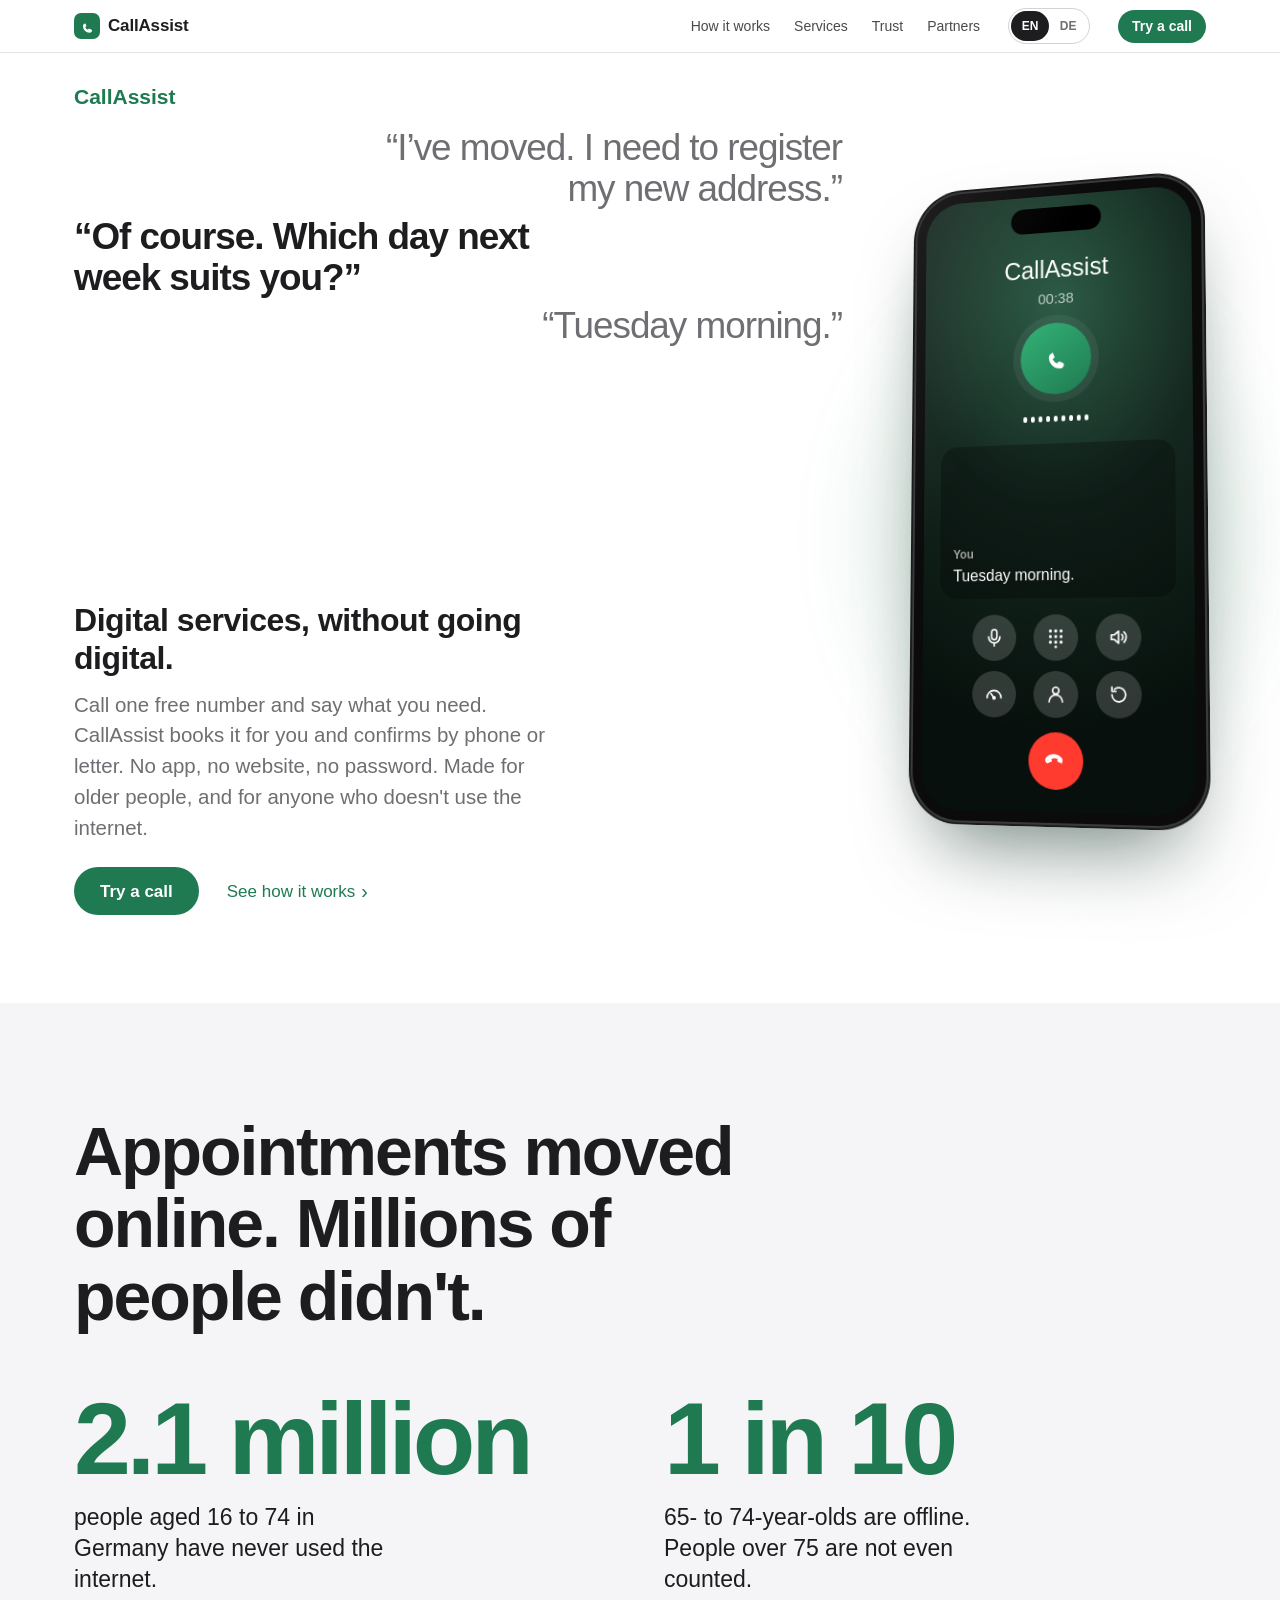
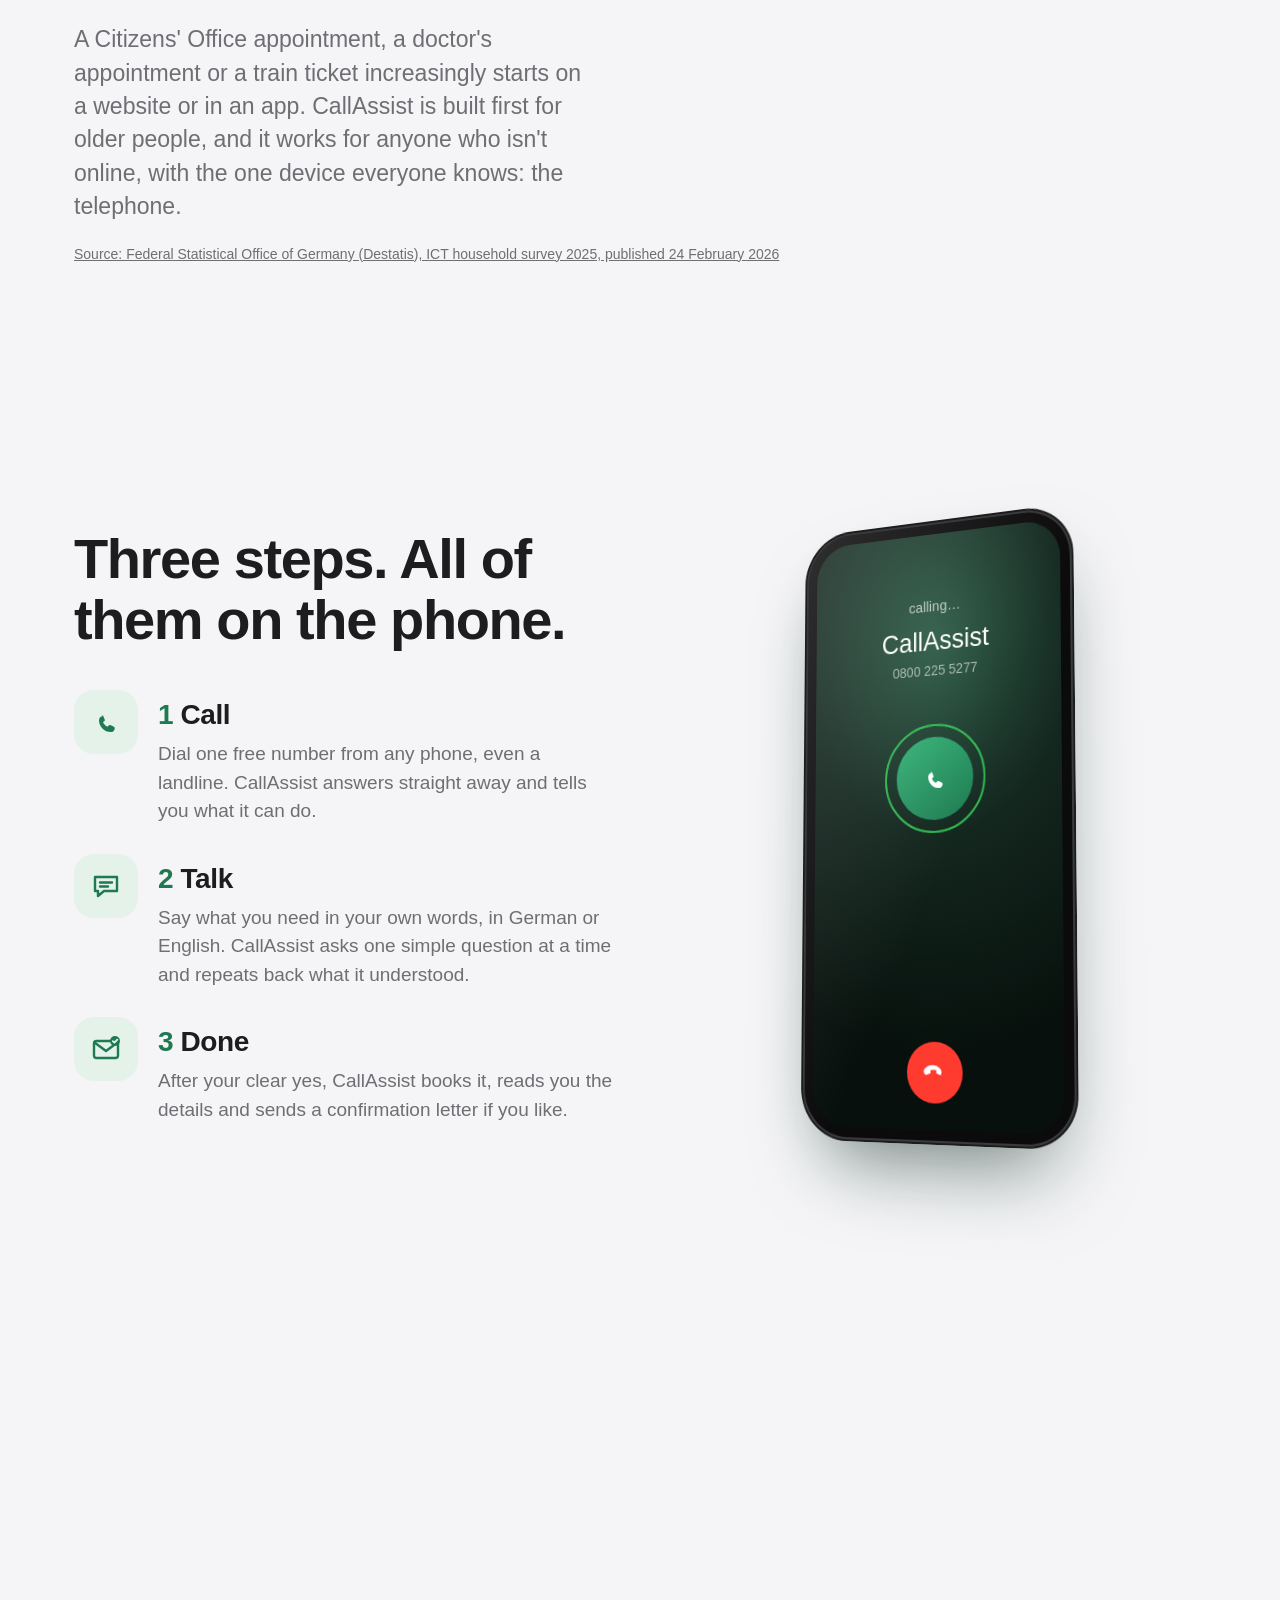
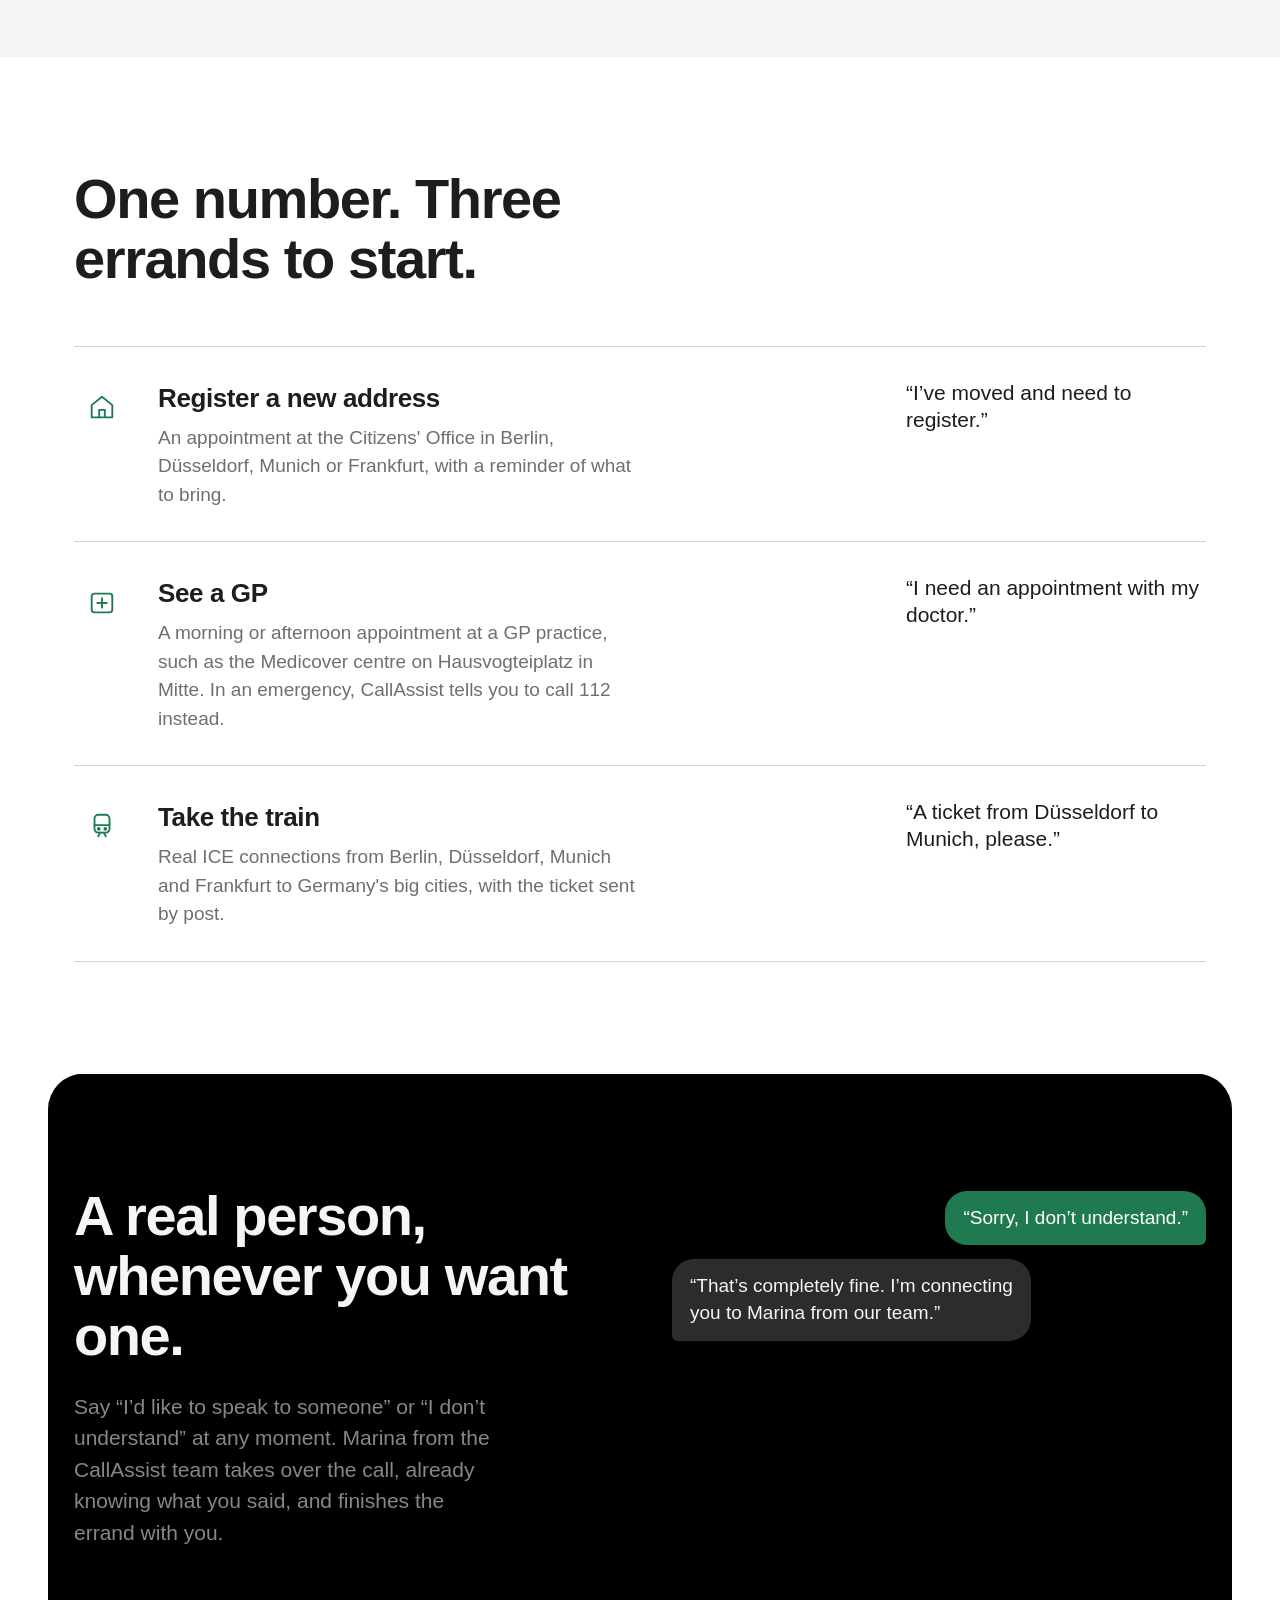
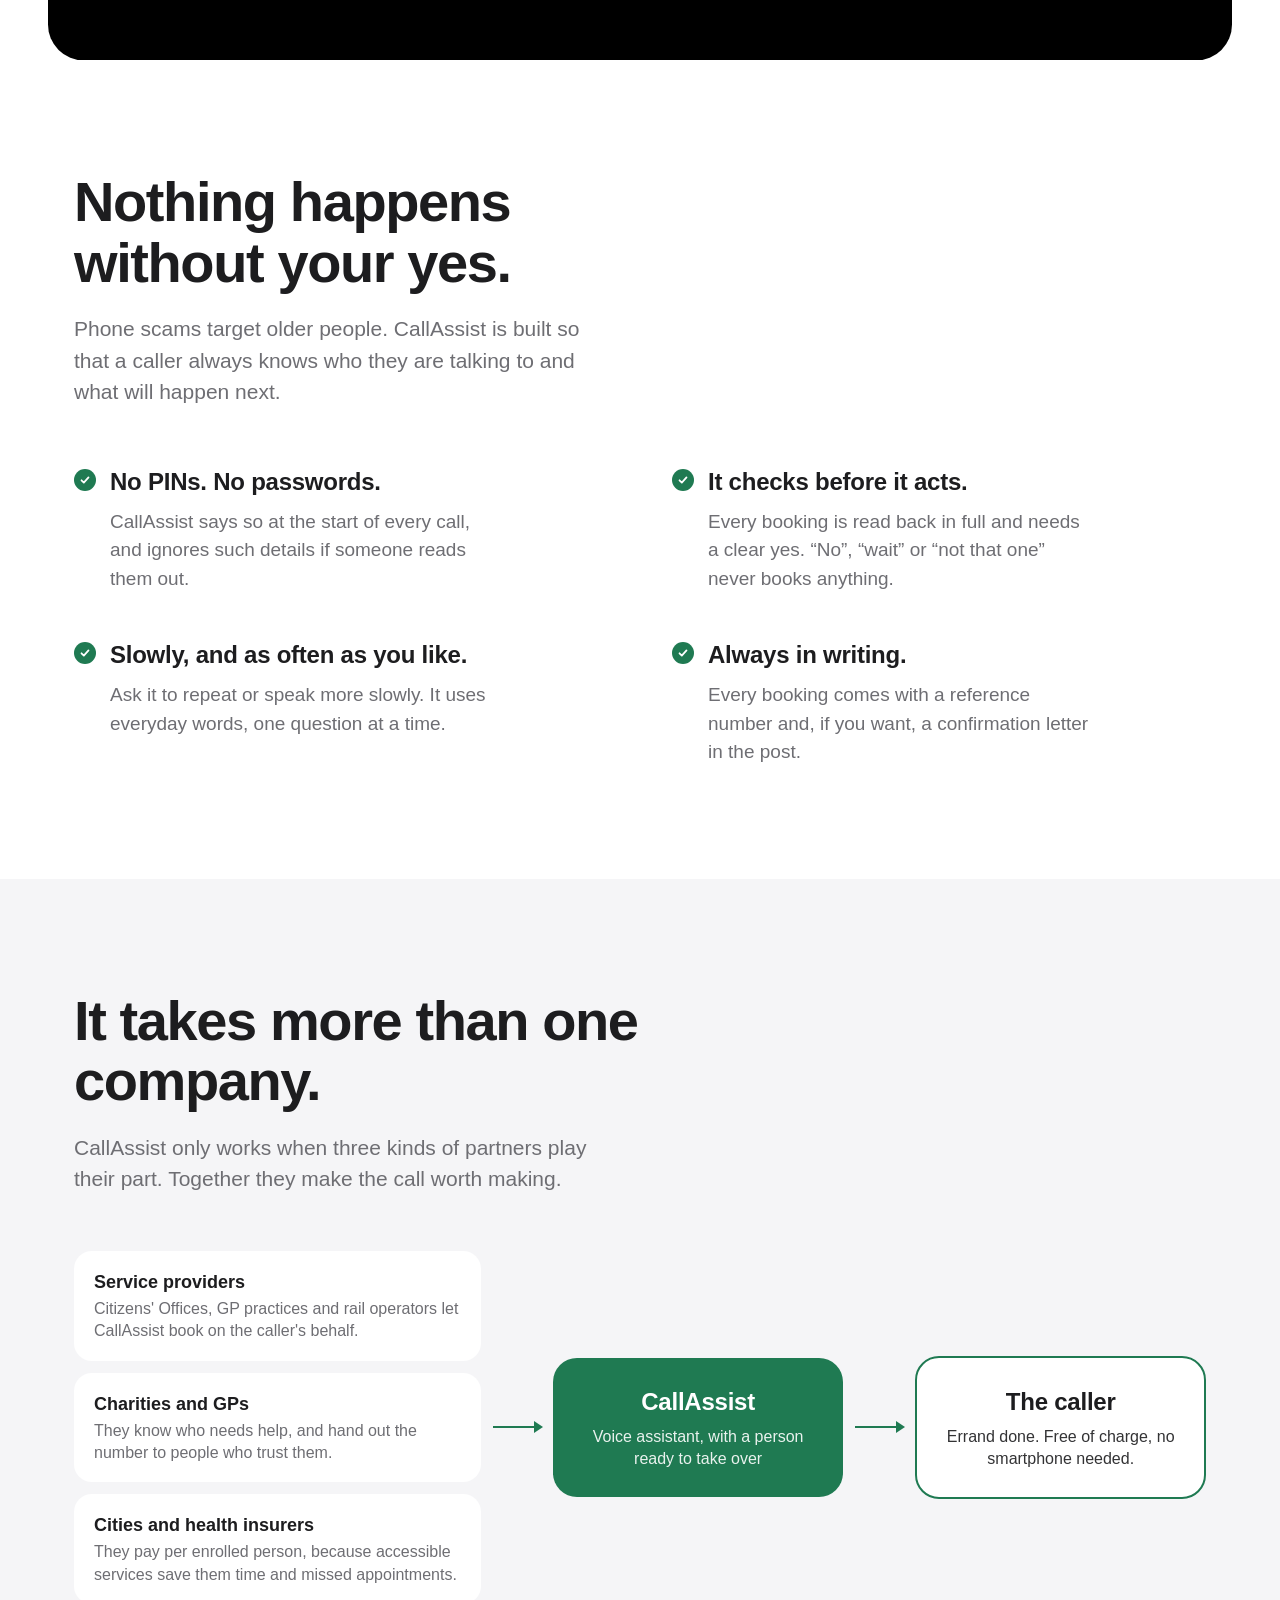
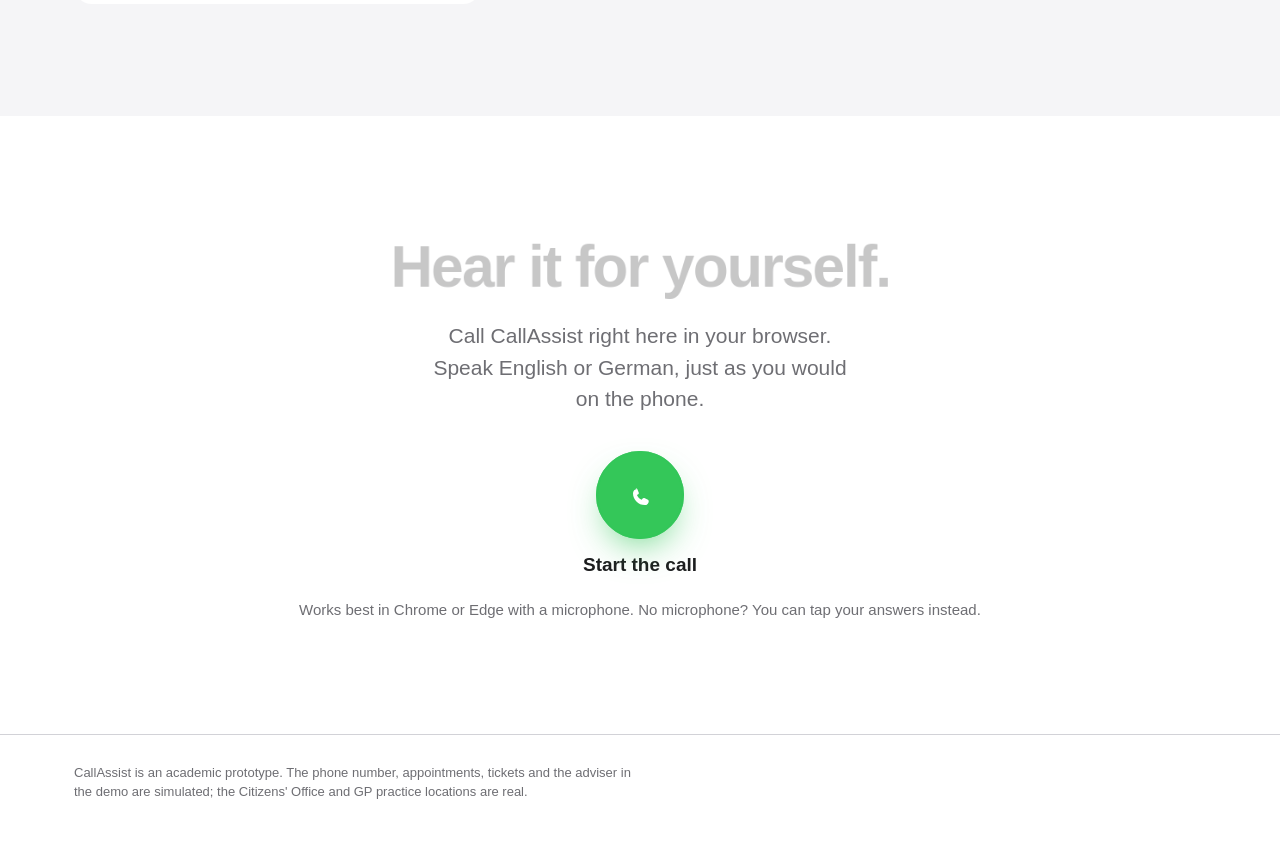
==== commit a479f5b2: "Fix oversized hero phone icons: size them inline and bump asset versions Browsers paired the new pag" ====
--- a/index.html
+++ b/index.html
@@ -6,7 +6,7 @@
     <meta name="description" content="CallAssist: one phone call replaces apps and websites. Say what you need; CallAssist books it and confirms by phone or letter." />
     <title>CallAssist</title>
     <link rel="icon" href="data:image/svg+xml,%3Csvg xmlns='http://www.w3.org/2000/svg' viewBox='0 0 64 64'%3E%3Crect width='64' height='64' rx='16' fill='%231F7A52'/%3E%3Cpath d='M22 16c2 0 3 1 4 3l3 7c1 2 0 3-1 4l-3 2c2 5 6 9 11 11l2-3c1-1 2-2 4-1l7 3c2 1 3 2 3 4 0 5-4 9-9 9-15 0-27-12-27-27 0-5 4-10 9-10z' fill='white'/%3E%3C/svg%3E" />
-    <link rel="stylesheet" href="landing.css?v=20260926195344" />
+    <link rel="stylesheet" href="landing.css?v=20260926205329" />
   </head>
   <body>
     <a class="skip-link" href="#main" data-i18n="skip">Skip to content</a>
@@ -65,7 +65,7 @@
               <p class="hp-who" id="hpWho">CallAssist</p>
               <p class="hp-text" id="hpText"></p>
             </div>
-            <div class="hp-grid"><span><svg viewBox="0 0 24 24" fill="none" stroke="currentColor" stroke-width="1.8" stroke-linecap="round"><rect x="9" y="3" width="6" height="11" rx="3"/><path d="M5.5 11a6.5 6.5 0 0 0 13 0M12 17.5V21"/></svg></span><span><svg viewBox="0 0 24 24" fill="currentColor"><circle cx="6" cy="5" r="1.7"/><circle cx="12" cy="5" r="1.7"/><circle cx="18" cy="5" r="1.7"/><circle cx="6" cy="11" r="1.7"/><circle cx="12" cy="11" r="1.7"/><circle cx="18" cy="11" r="1.7"/><circle cx="6" cy="17" r="1.7"/><circle cx="12" cy="17" r="1.7"/><circle cx="18" cy="17" r="1.7"/><circle cx="12" cy="22" r="1.4"/></svg></span><span><svg viewBox="0 0 24 24" fill="none" stroke="currentColor" stroke-width="1.8" stroke-linecap="round" stroke-linejoin="round"><path d="M4 9.5h3.5L12 5.5v13l-4.5-4H4z"/><path d="M15.5 9a4 4 0 0 1 0 6M18 6.5a7.5 7.5 0 0 1 0 11"/></svg></span><span><svg viewBox="0 0 24 24" fill="none" stroke="currentColor" stroke-width="1.8" stroke-linecap="round"><path d="M4 16a8 8 0 1 1 16 0"/><path d="M12 16l-3.5-4.5"/><circle cx="12" cy="16" r="1.2" fill="currentColor"/></svg></span><span><svg viewBox="0 0 24 24" fill="none" stroke="currentColor" stroke-width="1.8" stroke-linecap="round"><circle cx="12" cy="8" r="3.6"/><path d="M4.5 20a7.5 7.5 0 0 1 15 0"/></svg></span><span><svg viewBox="0 0 24 24" fill="none" stroke="currentColor" stroke-width="1.8" stroke-linecap="round" stroke-linejoin="round"><path d="M4.5 12a7.5 7.5 0 1 0 2.6-5.7"/><path d="M4.5 4v4.5H9"/></svg></span></div>
+            <div class="hp-grid"><span><svg width="22" height="22" viewBox="0 0 24 24" fill="none" stroke="currentColor" stroke-width="1.8" stroke-linecap="round"><rect x="9" y="3" width="6" height="11" rx="3"/><path d="M5.5 11a6.5 6.5 0 0 0 13 0M12 17.5V21"/></svg></span><span><svg width="22" height="22" viewBox="0 0 24 24" fill="currentColor"><circle cx="6" cy="5" r="1.7"/><circle cx="12" cy="5" r="1.7"/><circle cx="18" cy="5" r="1.7"/><circle cx="6" cy="11" r="1.7"/><circle cx="12" cy="11" r="1.7"/><circle cx="18" cy="11" r="1.7"/><circle cx="6" cy="17" r="1.7"/><circle cx="12" cy="17" r="1.7"/><circle cx="18" cy="17" r="1.7"/><circle cx="12" cy="22" r="1.4"/></svg></span><span><svg width="22" height="22" viewBox="0 0 24 24" fill="none" stroke="currentColor" stroke-width="1.8" stroke-linecap="round" stroke-linejoin="round"><path d="M4 9.5h3.5L12 5.5v13l-4.5-4H4z"/><path d="M15.5 9a4 4 0 0 1 0 6M18 6.5a7.5 7.5 0 0 1 0 11"/></svg></span><span><svg width="22" height="22" viewBox="0 0 24 24" fill="none" stroke="currentColor" stroke-width="1.8" stroke-linecap="round"><path d="M4 16a8 8 0 1 1 16 0"/><path d="M12 16l-3.5-4.5"/><circle cx="12" cy="16" r="1.2" fill="currentColor"/></svg></span><span><svg width="22" height="22" viewBox="0 0 24 24" fill="none" stroke="currentColor" stroke-width="1.8" stroke-linecap="round"><circle cx="12" cy="8" r="3.6"/><path d="M4.5 20a7.5 7.5 0 0 1 15 0"/></svg></span><span><svg width="22" height="22" viewBox="0 0 24 24" fill="none" stroke="currentColor" stroke-width="1.8" stroke-linecap="round" stroke-linejoin="round"><path d="M4.5 12a7.5 7.5 0 1 0 2.6-5.7"/><path d="M4.5 4v4.5H9"/></svg></span></div>
             <div class="hp-end"><svg width="28" height="28" viewBox="0 0 64 64"><path d="M22 16c2 0 3 1 4 3l3 7c1 2 0 3-1 4l-3 2c2 5 6 9 11 11l2-3c1-1 2-2 4-1l7 3c2 1 3 2 3 4 0 5-4 9-9 9-15 0-27-12-27-27 0-5 4-10 9-10z" fill="currentColor"/></svg></div>
           </div>
         </div>
@@ -253,6 +253,6 @@
       </div>
     </footer>
 
-    <script src="landing.js?v=20260926195344"></script>
+    <script src="landing.js?v=20260926205329"></script>
   </body>
 </html>
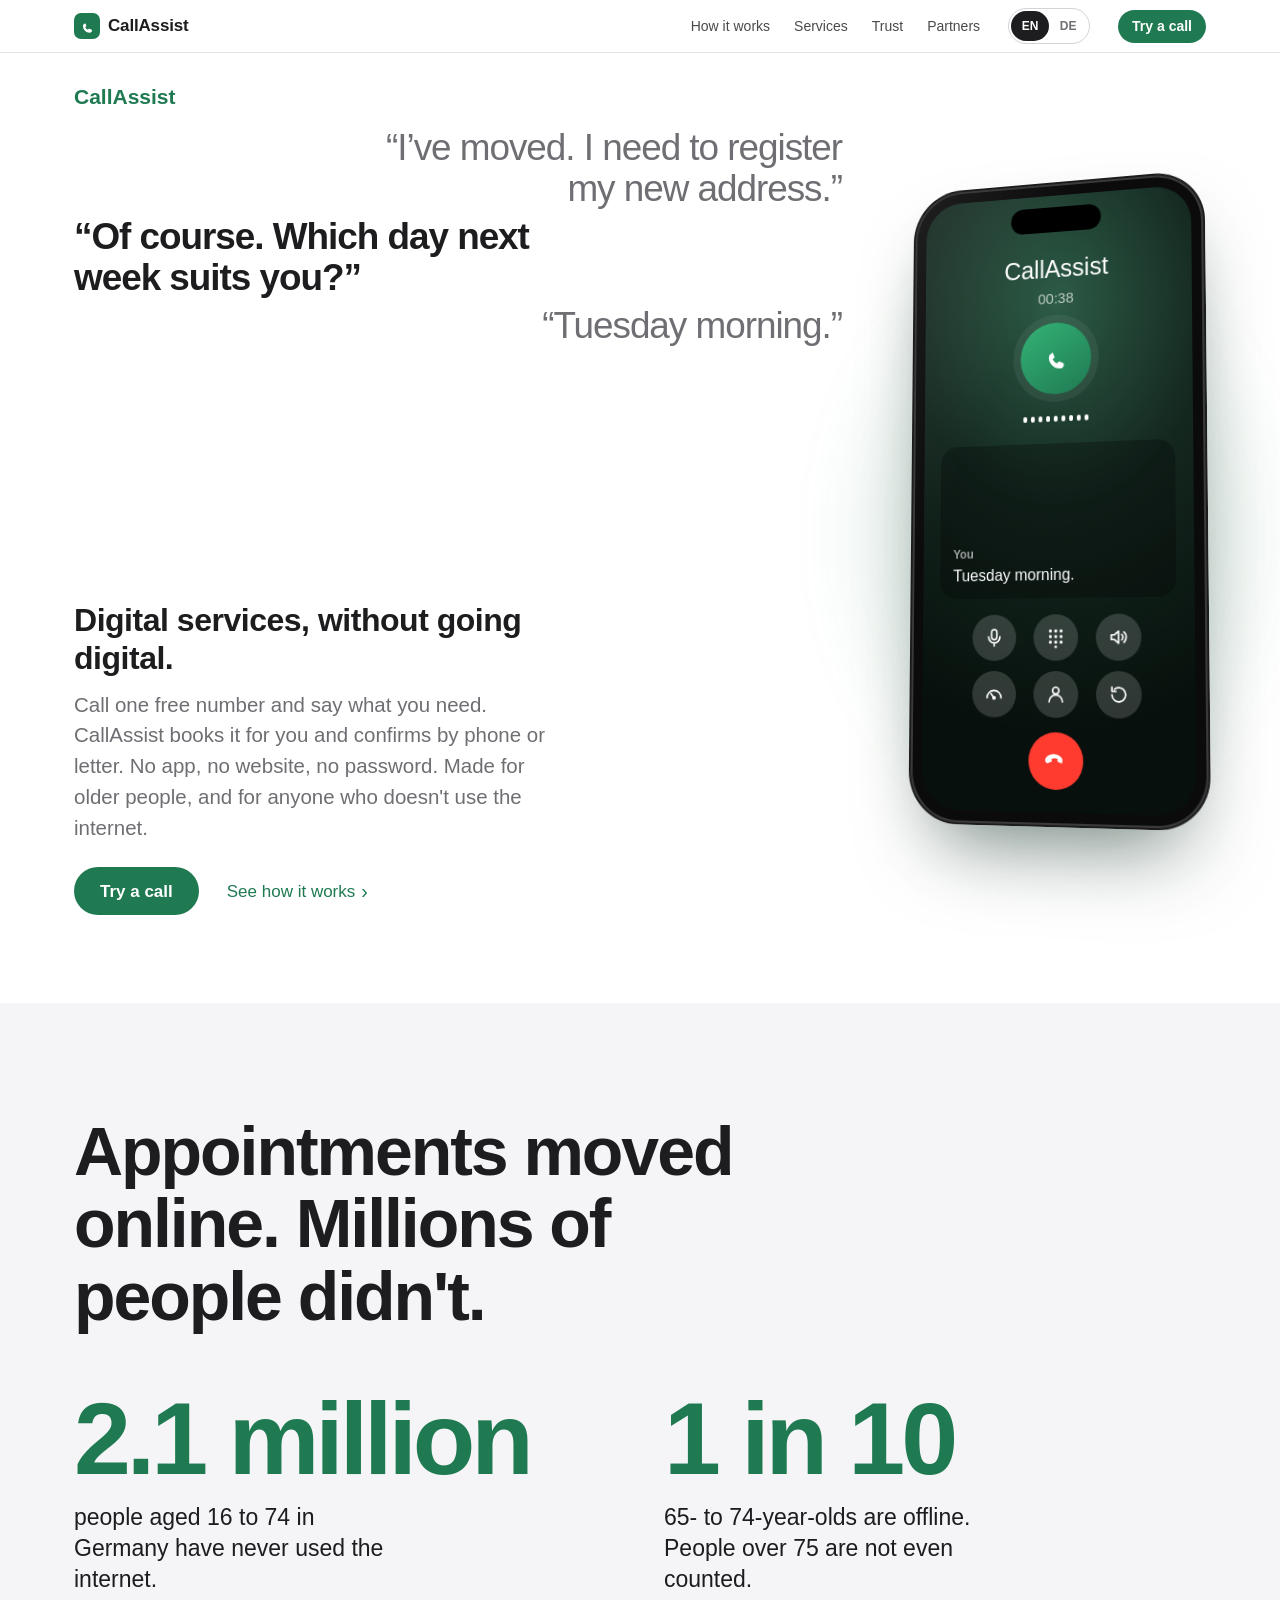
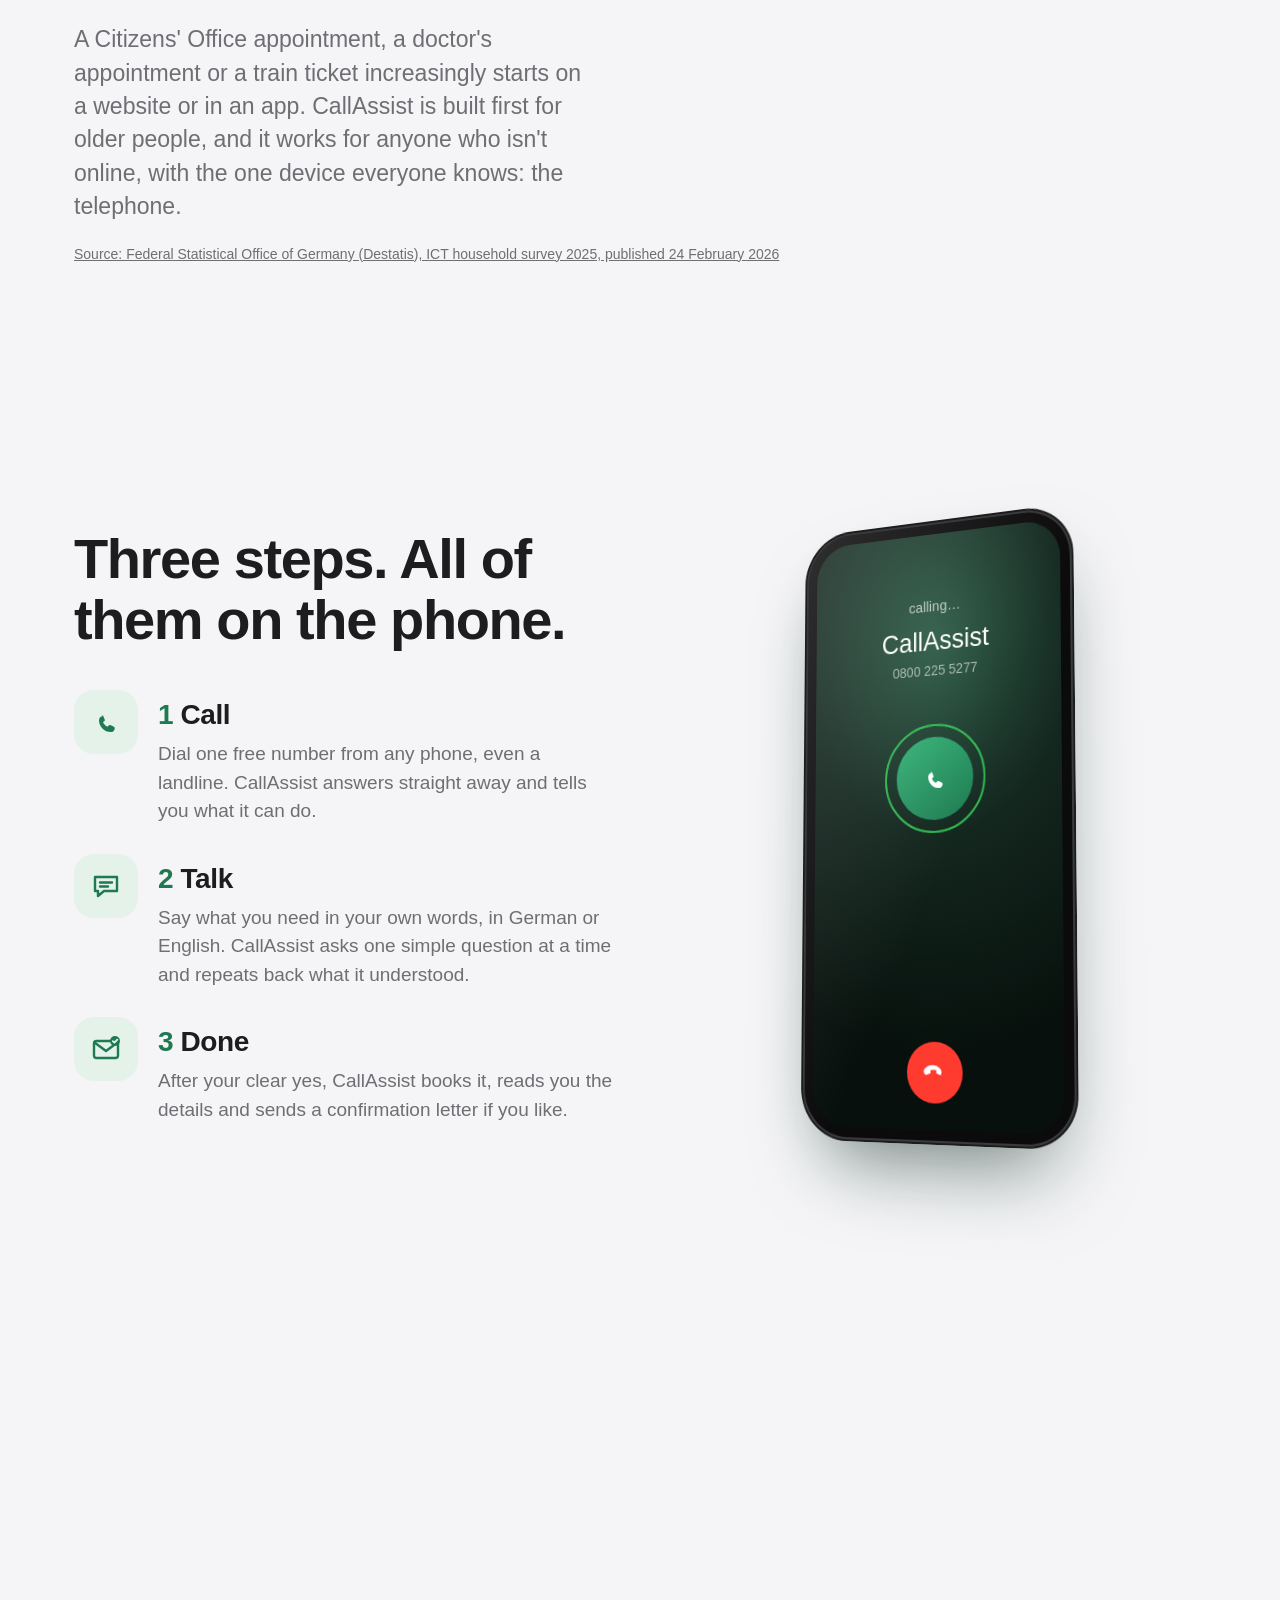
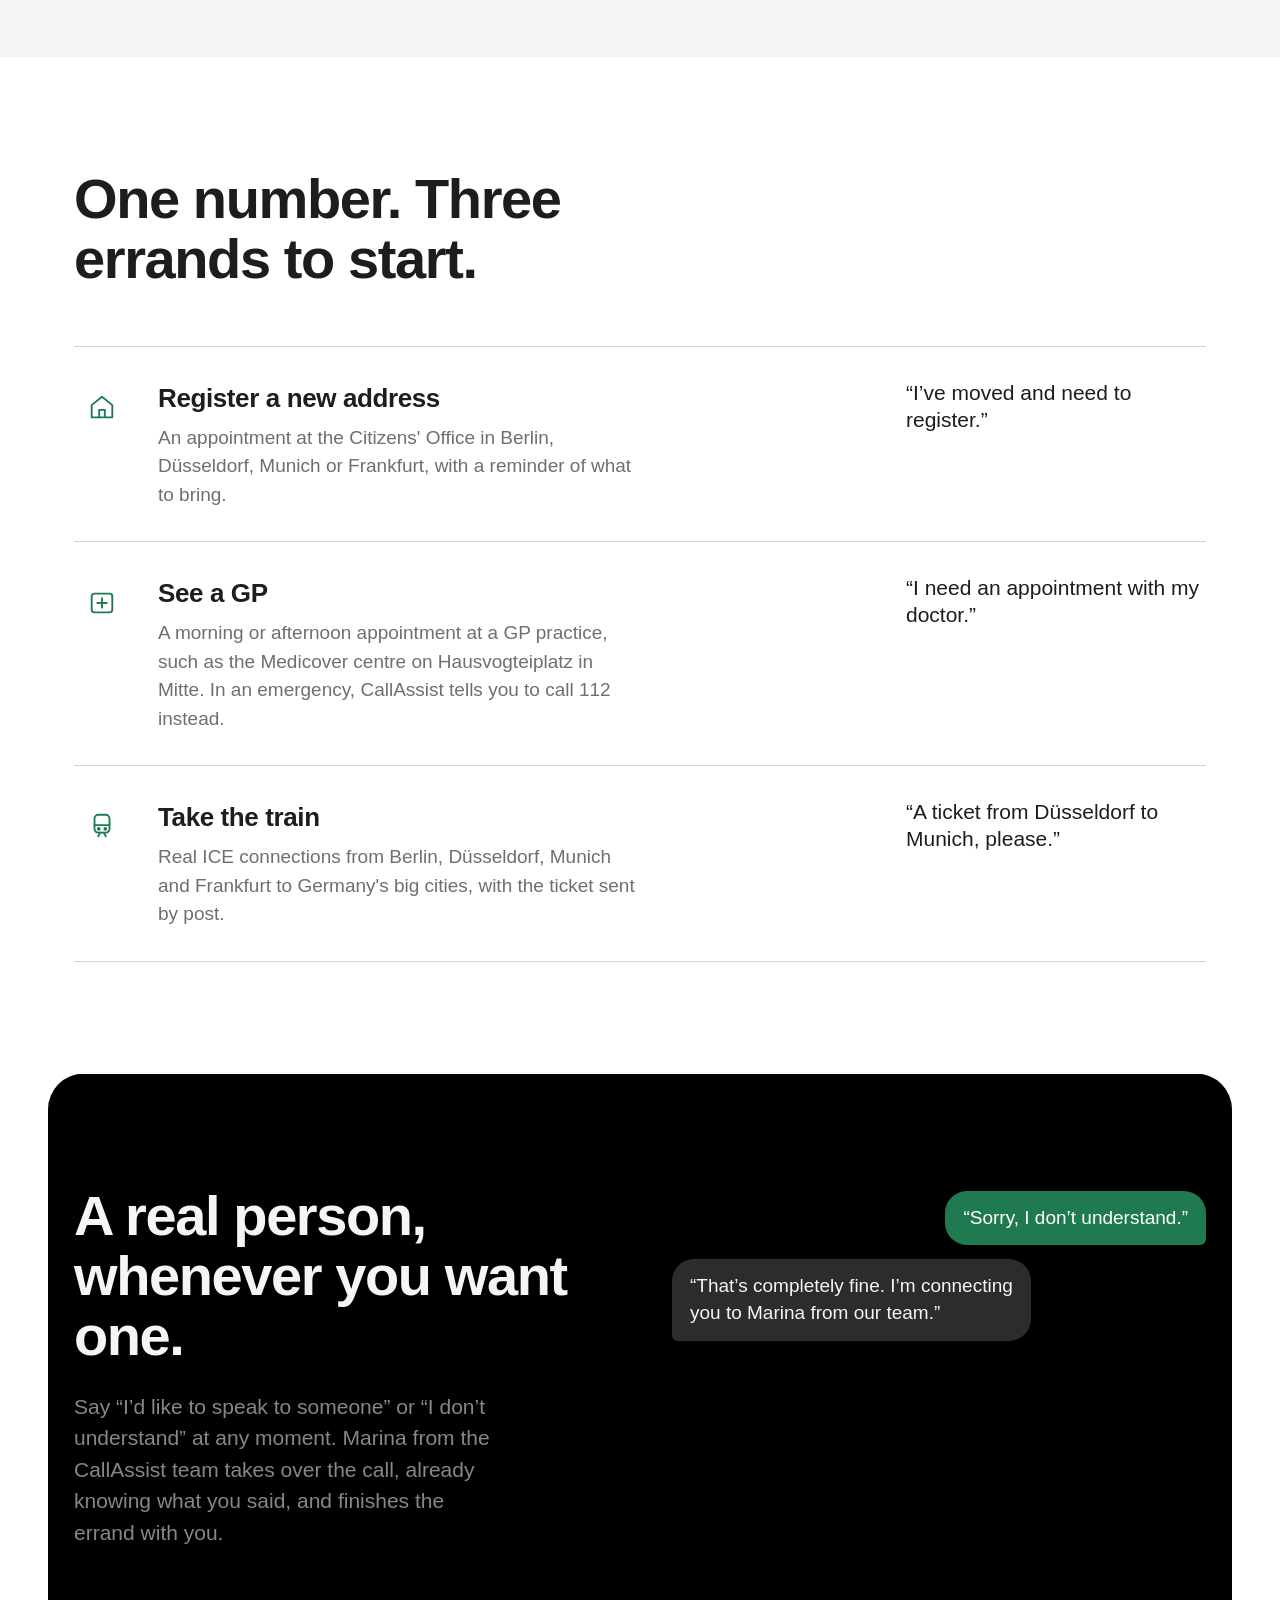
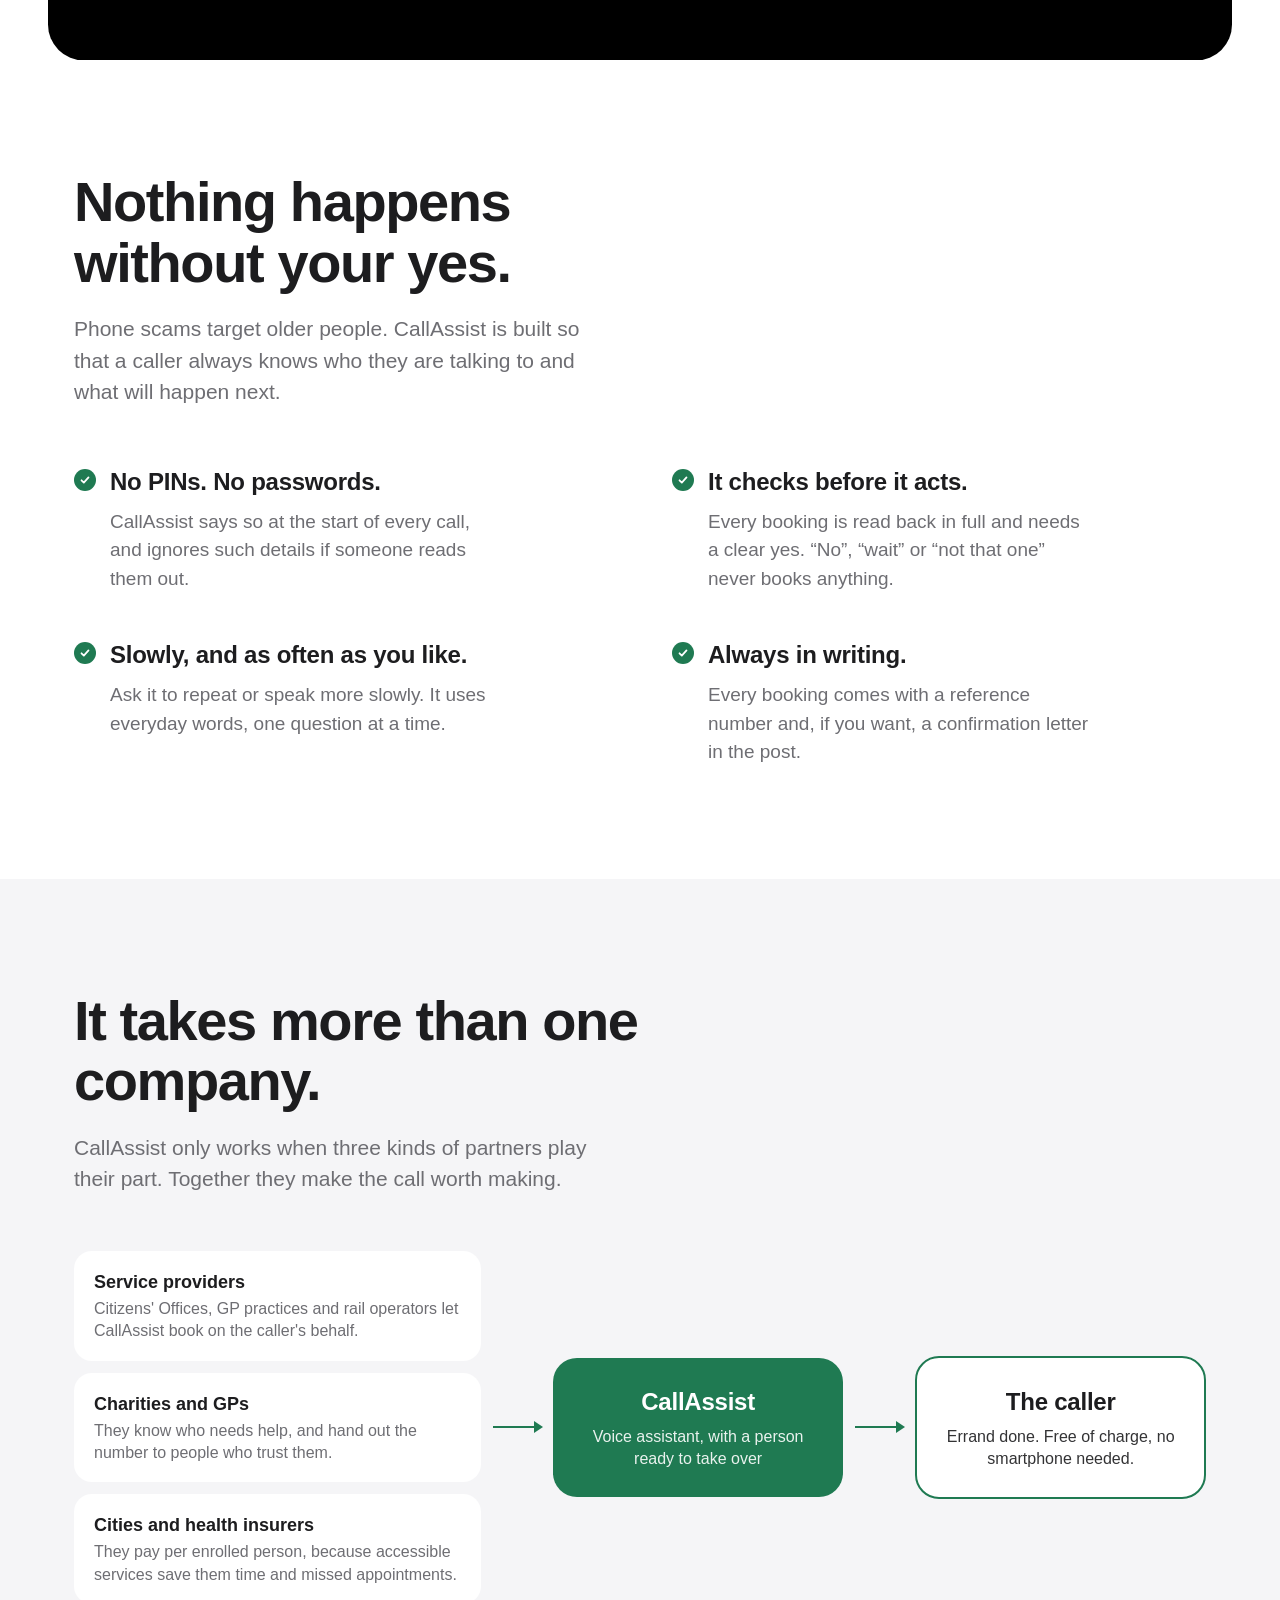
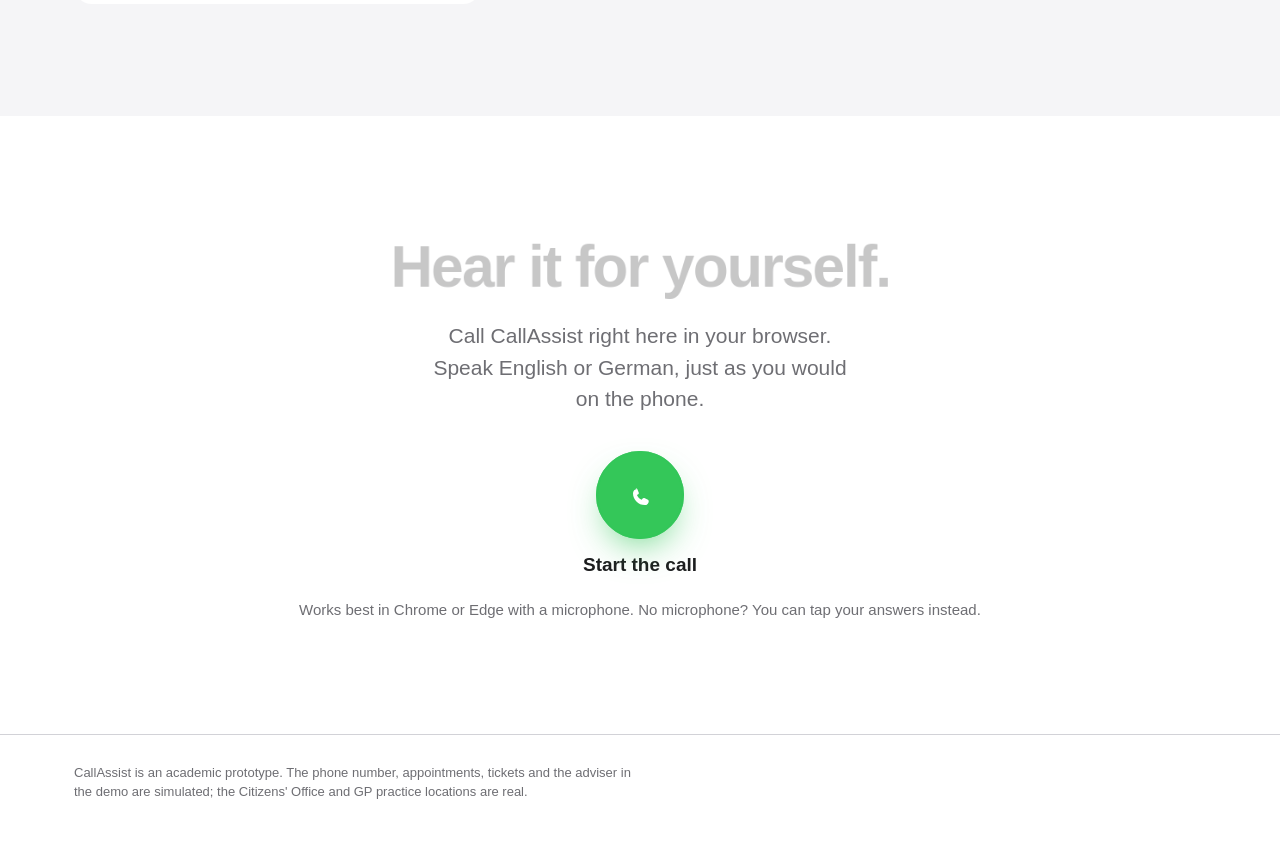
==== commit 2e37c9a7: "Wow moments: speaking glow, live voice meter, Dynamic Island, blended handover, envelope letter - A " ====
--- a/index.html
+++ b/index.html
@@ -6,7 +6,7 @@
     <meta name="description" content="CallAssist: one phone call replaces apps and websites. Say what you need; CallAssist books it and confirms by phone or letter." />
     <title>CallAssist</title>
     <link rel="icon" href="data:image/svg+xml,%3Csvg xmlns='http://www.w3.org/2000/svg' viewBox='0 0 64 64'%3E%3Crect width='64' height='64' rx='16' fill='%231F7A52'/%3E%3Cpath d='M22 16c2 0 3 1 4 3l3 7c1 2 0 3-1 4l-3 2c2 5 6 9 11 11l2-3c1-1 2-2 4-1l7 3c2 1 3 2 3 4 0 5-4 9-9 9-15 0-27-12-27-27 0-5 4-10 9-10z' fill='white'/%3E%3C/svg%3E" />
-    <link rel="stylesheet" href="landing.css?v=20260926205329" />
+    <link rel="stylesheet" href="landing.css?v=20260926210642" />
   </head>
   <body>
     <a class="skip-link" href="#main" data-i18n="skip">Skip to content</a>
@@ -56,7 +56,10 @@
         <div class="phone-depth" aria-hidden="true"><i></i><i></i><i></i><i></i><i></i><i></i><i></i><i></i><i></i><i></i></div>
         <div class="hero-phone">
           <div class="hp-screen">
-            <div class="hp-island"></div>
+            <div class="hp-island" id="hpIsland">
+              <span class="hp-island-check"><svg width="12" height="12" viewBox="0 0 24 24" fill="none" stroke="#fff" stroke-width="3.2" stroke-linecap="round" stroke-linejoin="round"><path d="M5 12.5l4.5 4.5L19 7.5"/></svg></span>
+              <span class="hp-island-text"><b data-i18n="hpIslandTitle">Appointment booked</b><span data-i18n="hpIslandDetail">Tue 9:40 · Mitte Town Hall</span></span>
+            </div>
             <p class="hp-name">CallAssist</p>
             <p class="hp-time" id="hpTime">00:00</p>
             <div class="hp-avatar"><svg width="28" height="28" viewBox="0 0 64 64"><path d="M22 16c2 0 3 1 4 3l3 7c1 2 0 3-1 4l-3 2c2 5 6 9 11 11l2-3c1-1 2-2 4-1l7 3c2 1 3 2 3 4 0 5-4 9-9 9-15 0-27-12-27-27 0-5 4-10 9-10z" fill="currentColor"/></svg></div>
@@ -253,6 +256,6 @@
       </div>
     </footer>
 
-    <script src="landing.js?v=20260926205329"></script>
+    <script src="landing.js?v=20260926210642"></script>
   </body>
 </html>
--- a/landing.css
+++ b/landing.css
@@ -151,7 +151,19 @@
   display: flex; flex-direction: column; align-items: center; padding: 58px 18px 22px;
   background: radial-gradient(120% 70% at 50% 18%, #2d5c47 0%, #14271f 48%, #07100c 100%);
 }
-.hp-island { position: absolute; top: 12px; left: 50%; transform: translateX(-50%); width: 34%; height: 26px; border-radius: 16px; background: #000; }
+.hp-island {
+  position: absolute; top: 12px; left: 50%; transform: translateX(-50%); width: 34%; height: 26px; border-radius: 16px; background: #000; z-index: 2;
+  display: flex; align-items: center; gap: 8px; padding: 0 9px; overflow: hidden;
+  transition: width .55s cubic-bezier(.3, 1.35, .5, 1), height .55s cubic-bezier(.3, 1.35, .5, 1), border-radius .55s ease, top .55s ease;
+}
+/* When the call books, the island opens into a small live card, like an iOS Live Activity. */
+.hp-island.open { width: 86%; height: 48px; top: 10px; border-radius: 24px; }
+.hp-island-check { flex: none; width: 26px; height: 26px; border-radius: 50%; background: #34c759; display: grid; place-items: center; opacity: 0; transform: scale(.4); transition: opacity .3s ease, transform .4s cubic-bezier(.3, 1.4, .5, 1); }
+.hp-island-text { min-width: 0; text-align: left; line-height: 1.2; opacity: 0; transition: opacity .3s ease; }
+.hp-island-text b { display: block; font-size: 12px; font-weight: 600; white-space: nowrap; }
+.hp-island-text span { display: block; font-size: 10.5px; color: rgba(255, 255, 255, .72); white-space: nowrap; overflow: hidden; text-overflow: ellipsis; }
+.hp-island.open .hp-island-check { opacity: 1; transform: none; transition-delay: .25s; }
+.hp-island.open .hp-island-text { opacity: 1; transition-delay: .3s; }
 .hp-name { font-family: var(--display); font-size: 25px; font-weight: 500; }
 .hp-time { font-size: 15px; color: rgba(255, 255, 255, .7); font-variant-numeric: tabular-nums; }
 .hp-avatar { width: 30%; aspect-ratio: 1; border-radius: 50%; margin: 14px 0 12px; display: grid; place-items: center; background: linear-gradient(145deg, #34b276, #1f7a52); box-shadow: 0 0 0 8px rgba(255, 255, 255, .06); }
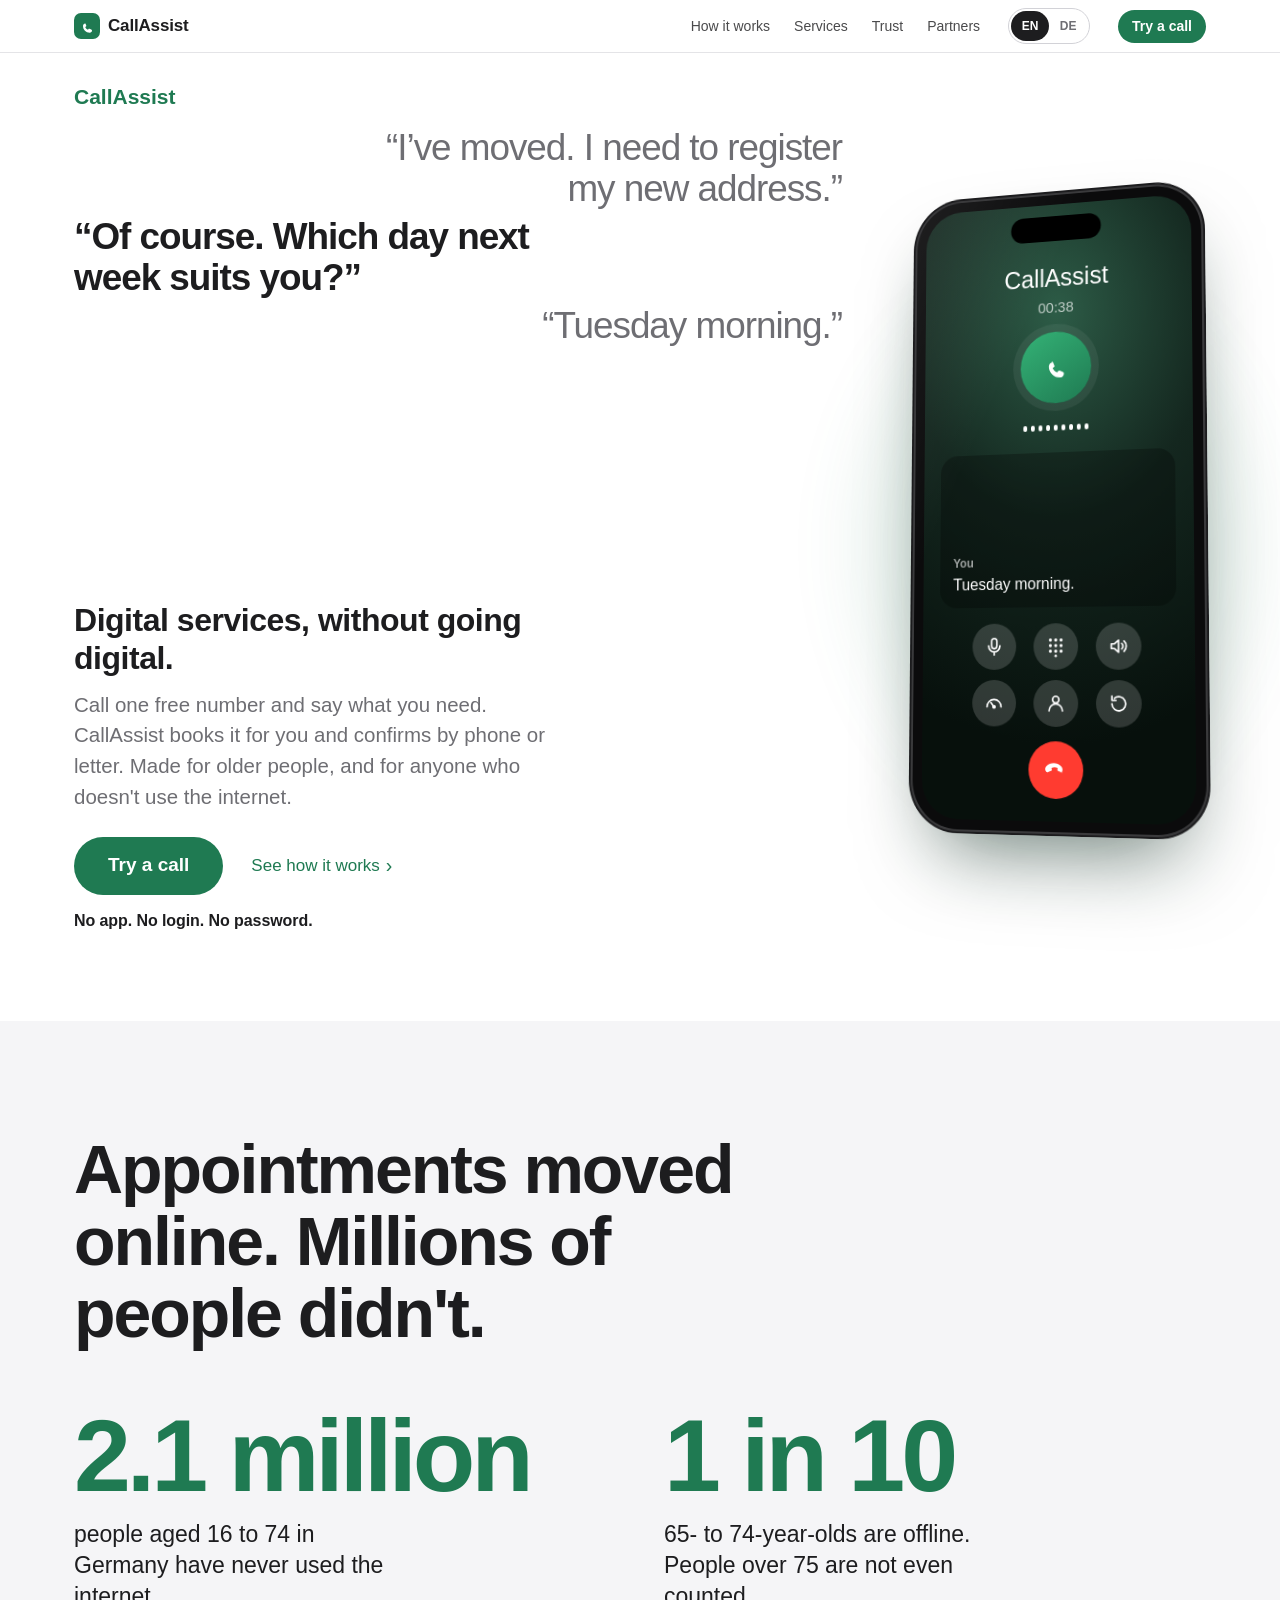
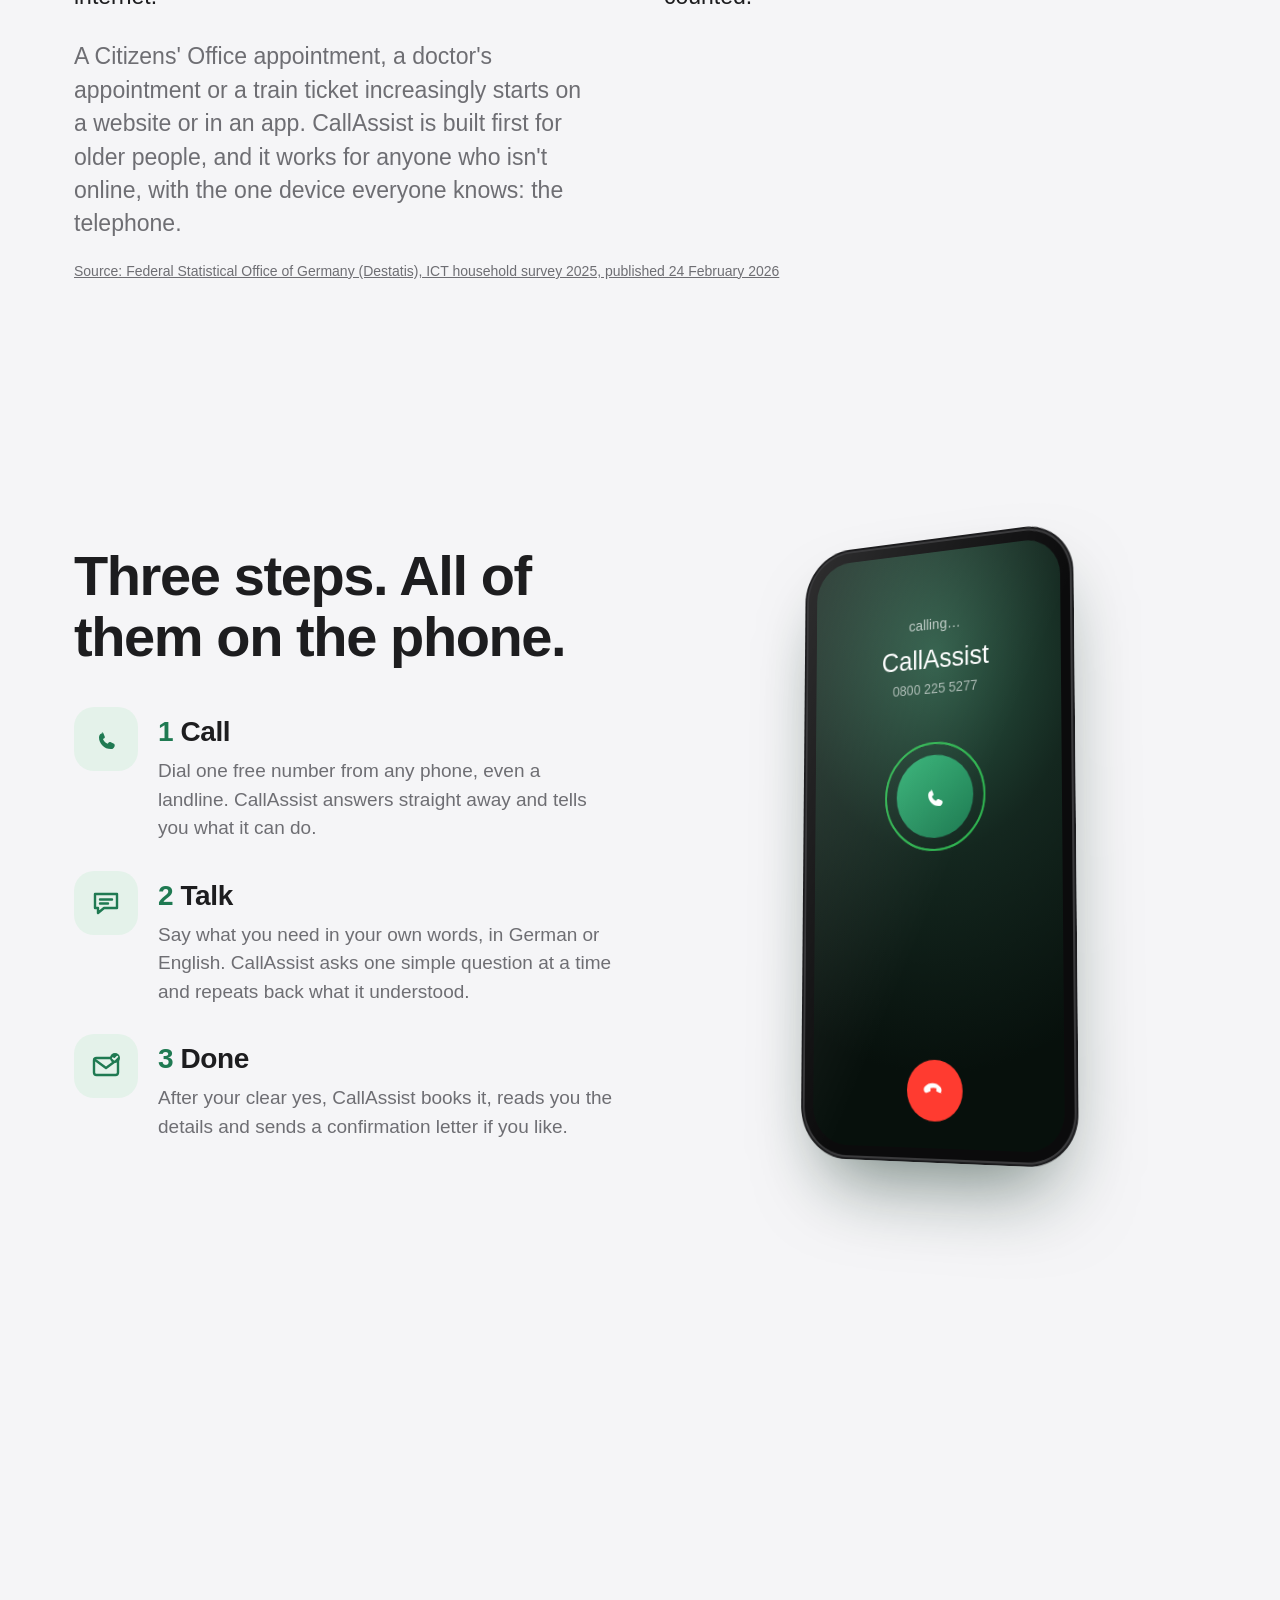
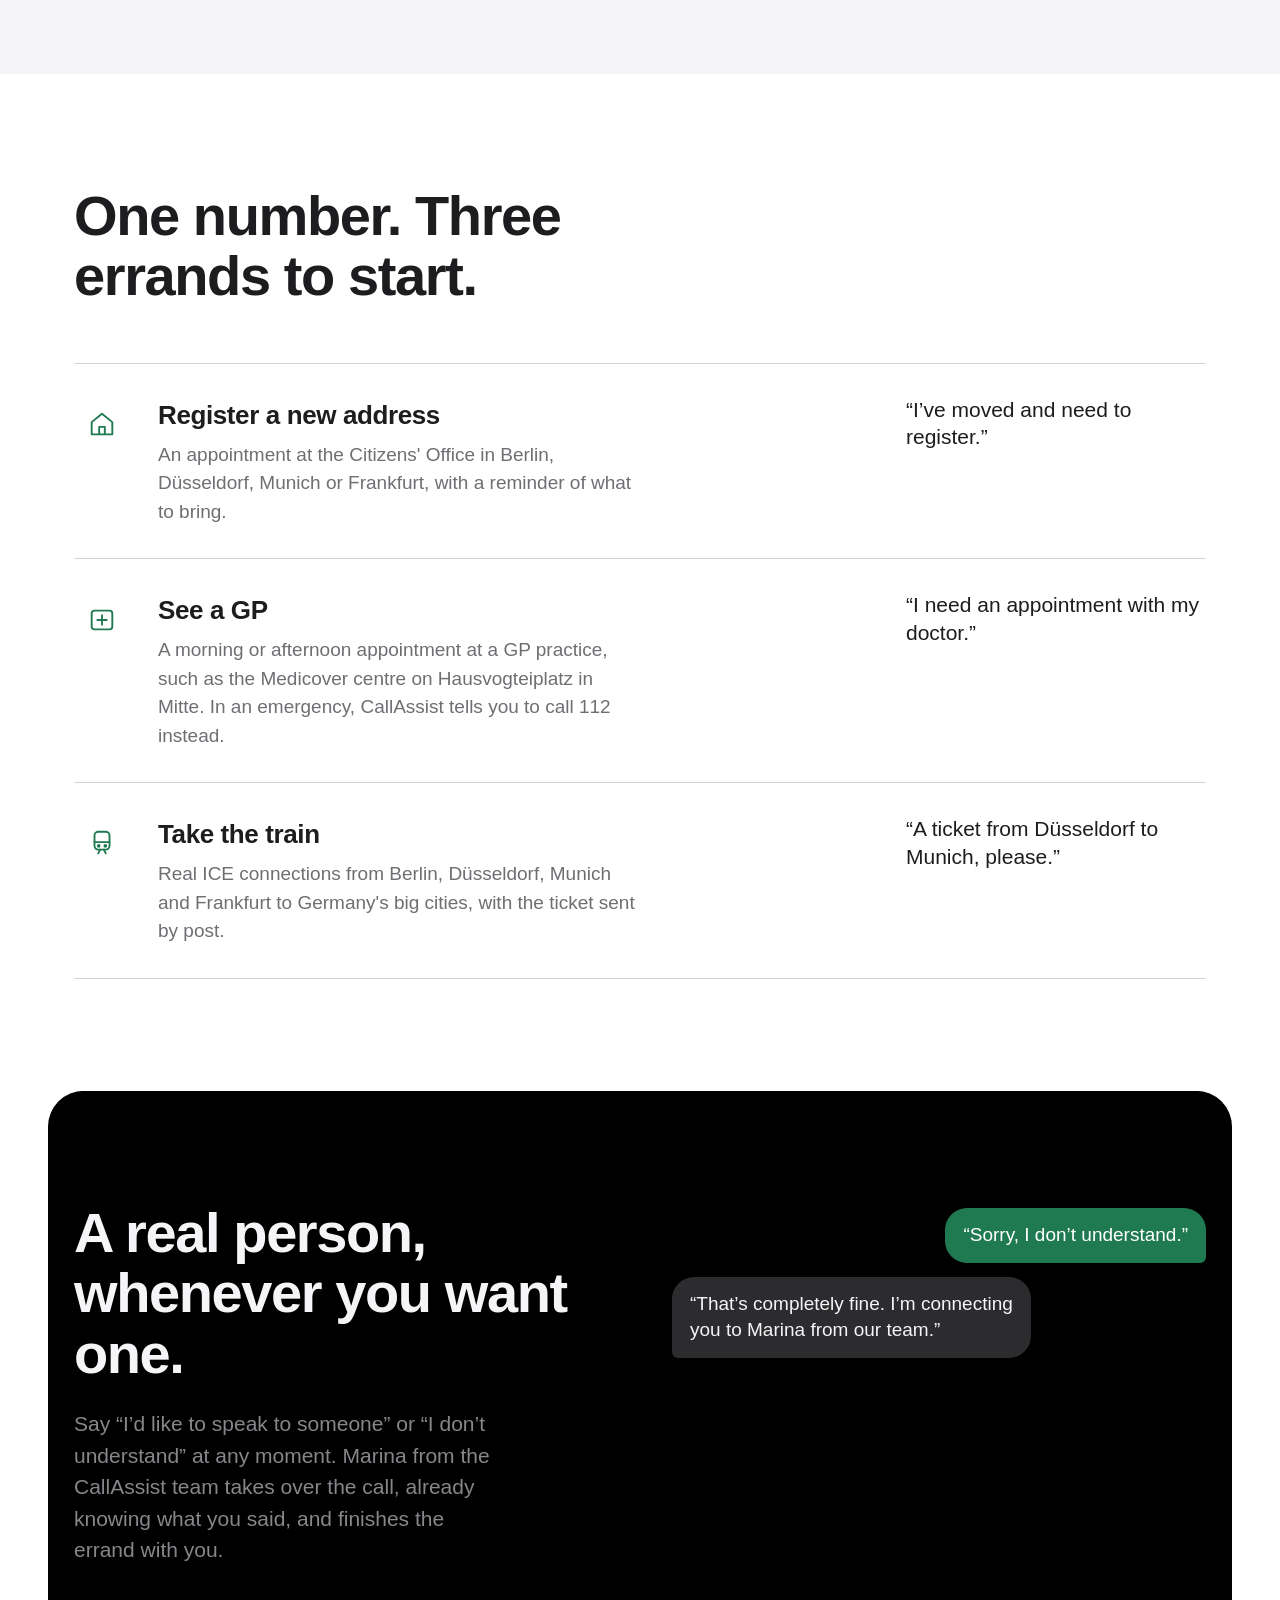
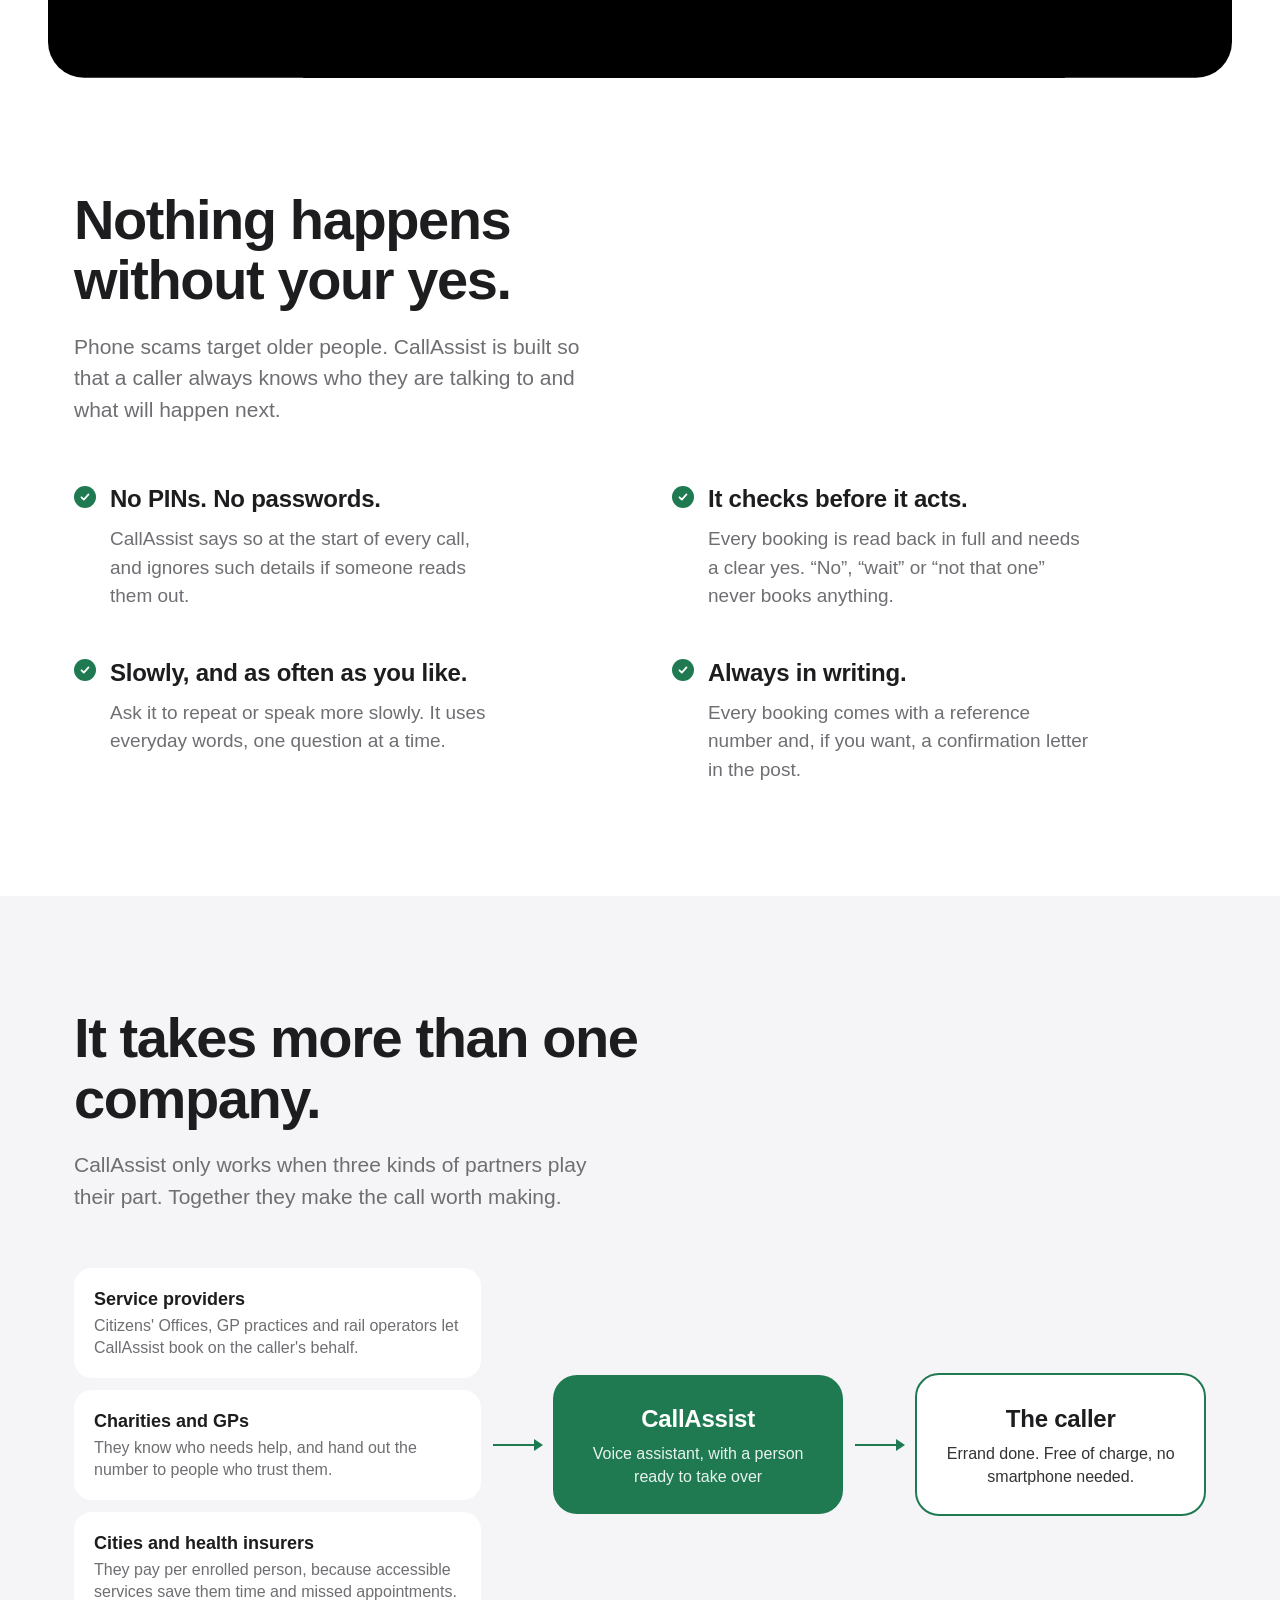
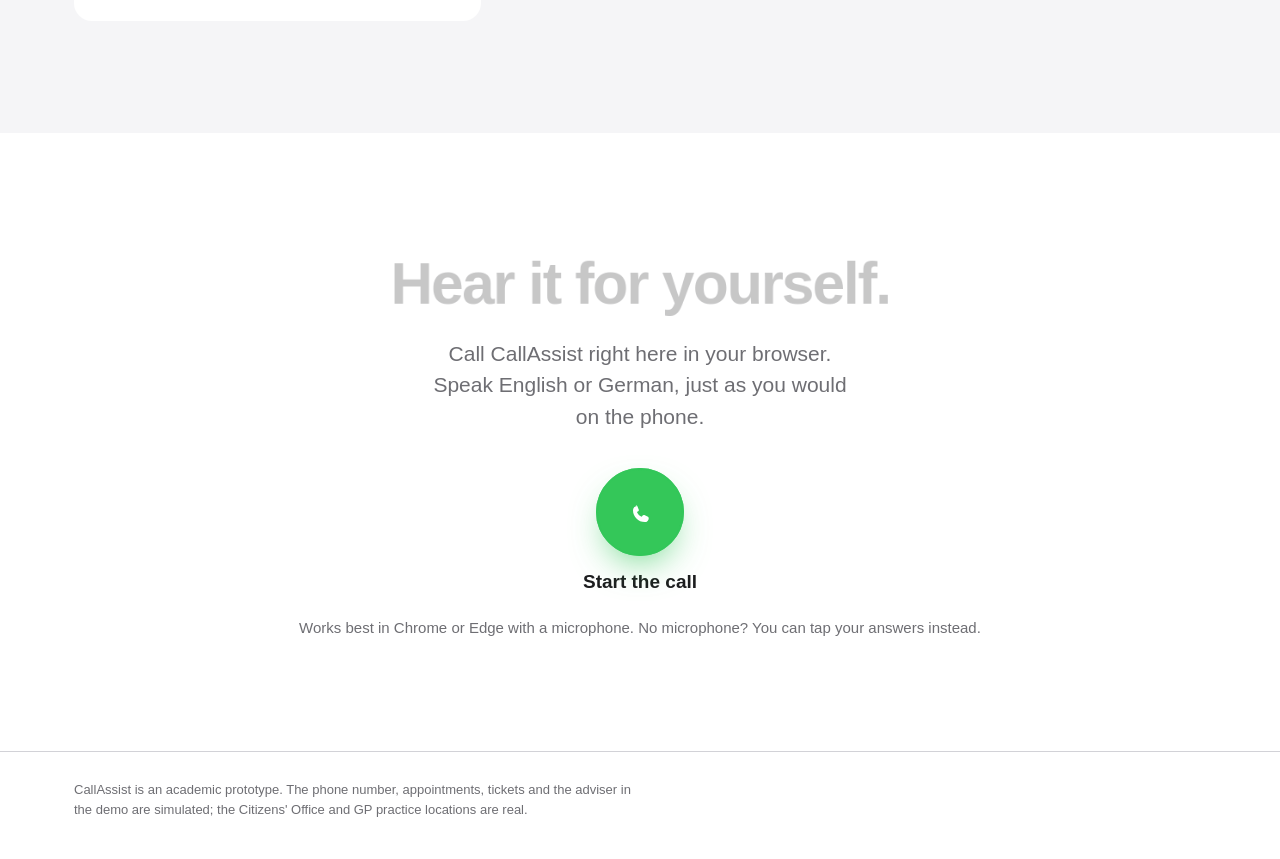
==== commit a84ce426: "Feedback: PIN promise on the phone, adviser status, stronger call button - Contact screen shows "Cal" ====
--- a/index.html
+++ b/index.html
@@ -6,7 +6,7 @@
     <meta name="description" content="CallAssist: one phone call replaces apps and websites. Say what you need; CallAssist books it and confirms by phone or letter." />
     <title>CallAssist</title>
     <link rel="icon" href="data:image/svg+xml,%3Csvg xmlns='http://www.w3.org/2000/svg' viewBox='0 0 64 64'%3E%3Crect width='64' height='64' rx='16' fill='%231F7A52'/%3E%3Cpath d='M22 16c2 0 3 1 4 3l3 7c1 2 0 3-1 4l-3 2c2 5 6 9 11 11l2-3c1-1 2-2 4-1l7 3c2 1 3 2 3 4 0 5-4 9-9 9-15 0-27-12-27-27 0-5 4-10 9-10z' fill='white'/%3E%3C/svg%3E" />
-    <link rel="stylesheet" href="landing.css?v=20260926210642" />
+    <link rel="stylesheet" href="landing.css?v=20260926211420" />
   </head>
   <body>
     <a class="skip-link" href="#main" data-i18n="skip">Skip to content</a>
@@ -45,11 +45,12 @@
           <li class="ca done"><span class="sr">CallAssist:</span> <span data-i18n="h6">“Done. Your letter is on its way.”</span></li>
         </ol>
         <h1 class="hero-title" data-i18n="heroTitle">Digital services, without going digital.</h1>
-        <p class="hero-sub" data-i18n="heroSub">Call one free number and say what you need. CallAssist books it for you and confirms by phone or letter. No app, no website, no password. Made for older people, and for anyone who doesn't use the internet.</p>
+        <p class="hero-sub" data-i18n="heroSub">Call one free number and say what you need. CallAssist books it for you and confirms by phone or letter. Made for older people, and for anyone who doesn't use the internet.</p>
         <div class="hero-actions">
-          <a class="button" href="call.html" data-call-link data-i18n="heroCta">Try a call</a>
+          <a class="button big" href="call.html" data-call-link data-i18n="heroCta">Try a call</a>
           <a class="link" href="#how" data-i18n="heroLink">See how it works</a>
         </div>
+        <p class="hero-assure" data-i18n="heroAssure">No app. No login. No password.</p>
         </div>
         <div class="phone-stage" aria-hidden="true">
         <div class="phone3d" id="heroPhone">
@@ -256,6 +257,6 @@
       </div>
     </footer>
 
-    <script src="landing.js?v=20260926210642"></script>
+    <script src="landing.js?v=20260926211420"></script>
   </body>
 </html>
--- a/landing.css
+++ b/landing.css
@@ -73,6 +73,7 @@
 .hero-title { font-family: var(--display); font-size: clamp(22px, 2.6vw, 32px); font-weight: 600; letter-spacing: -.015em; line-height: 1.2; max-width: 30ch; }
 .hero-sub { color: var(--muted); font-size: clamp(18px, 1.6vw, 21px); max-width: 44ch; margin-top: 12px; }
 .hero-actions { display: flex; gap: 28px; align-items: center; margin-top: 24px; flex-wrap: wrap; }
+.hero-assure { margin: 14px 0 0; color: var(--ink); font-size: 16px; font-weight: 600; letter-spacing: -.005em; }
 .button { display: inline-flex; align-items: center; justify-content: center; min-height: 48px; padding: 0 26px; border-radius: 999px; background: var(--brand); color: #fff; font-weight: 600; font-size: 17px; text-decoration: none; }
 .button:hover { background: var(--brand-hover); }
 .button.big { min-height: 58px; padding: 0 34px; font-size: 19px; }
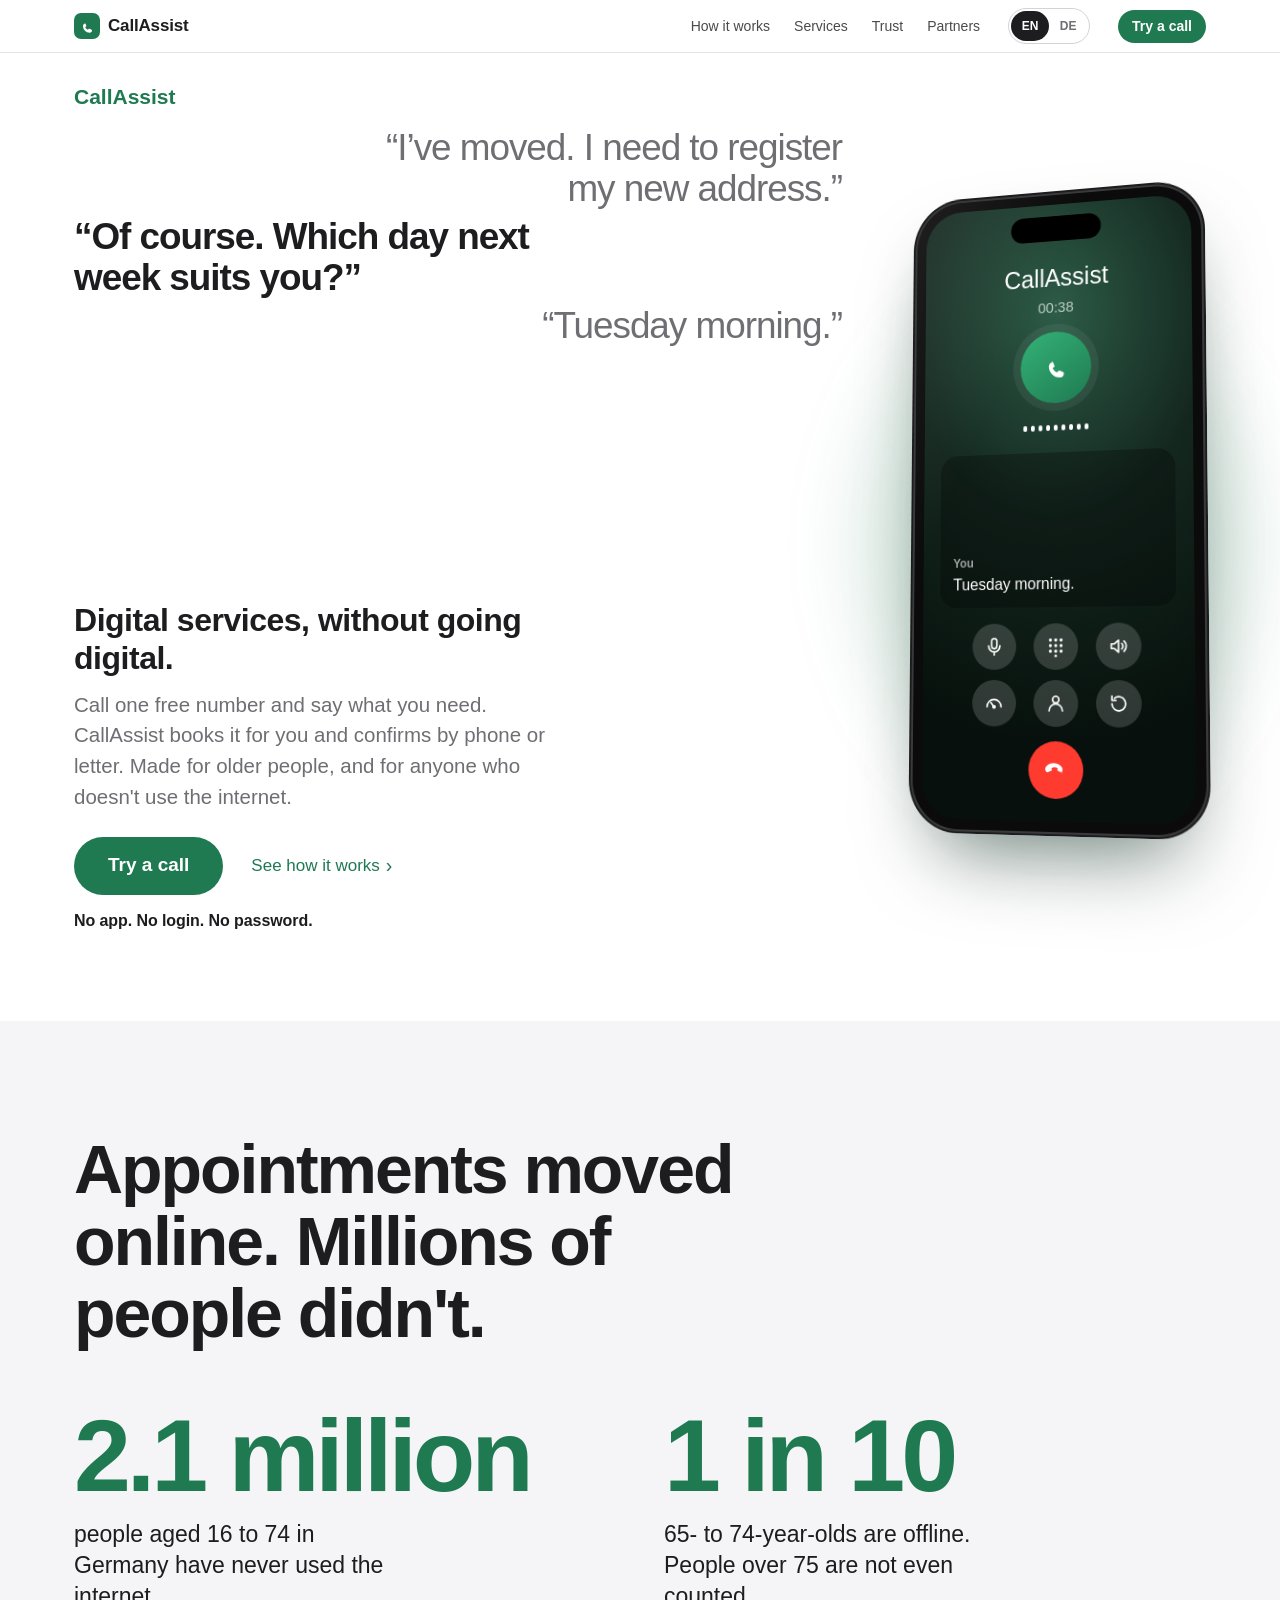
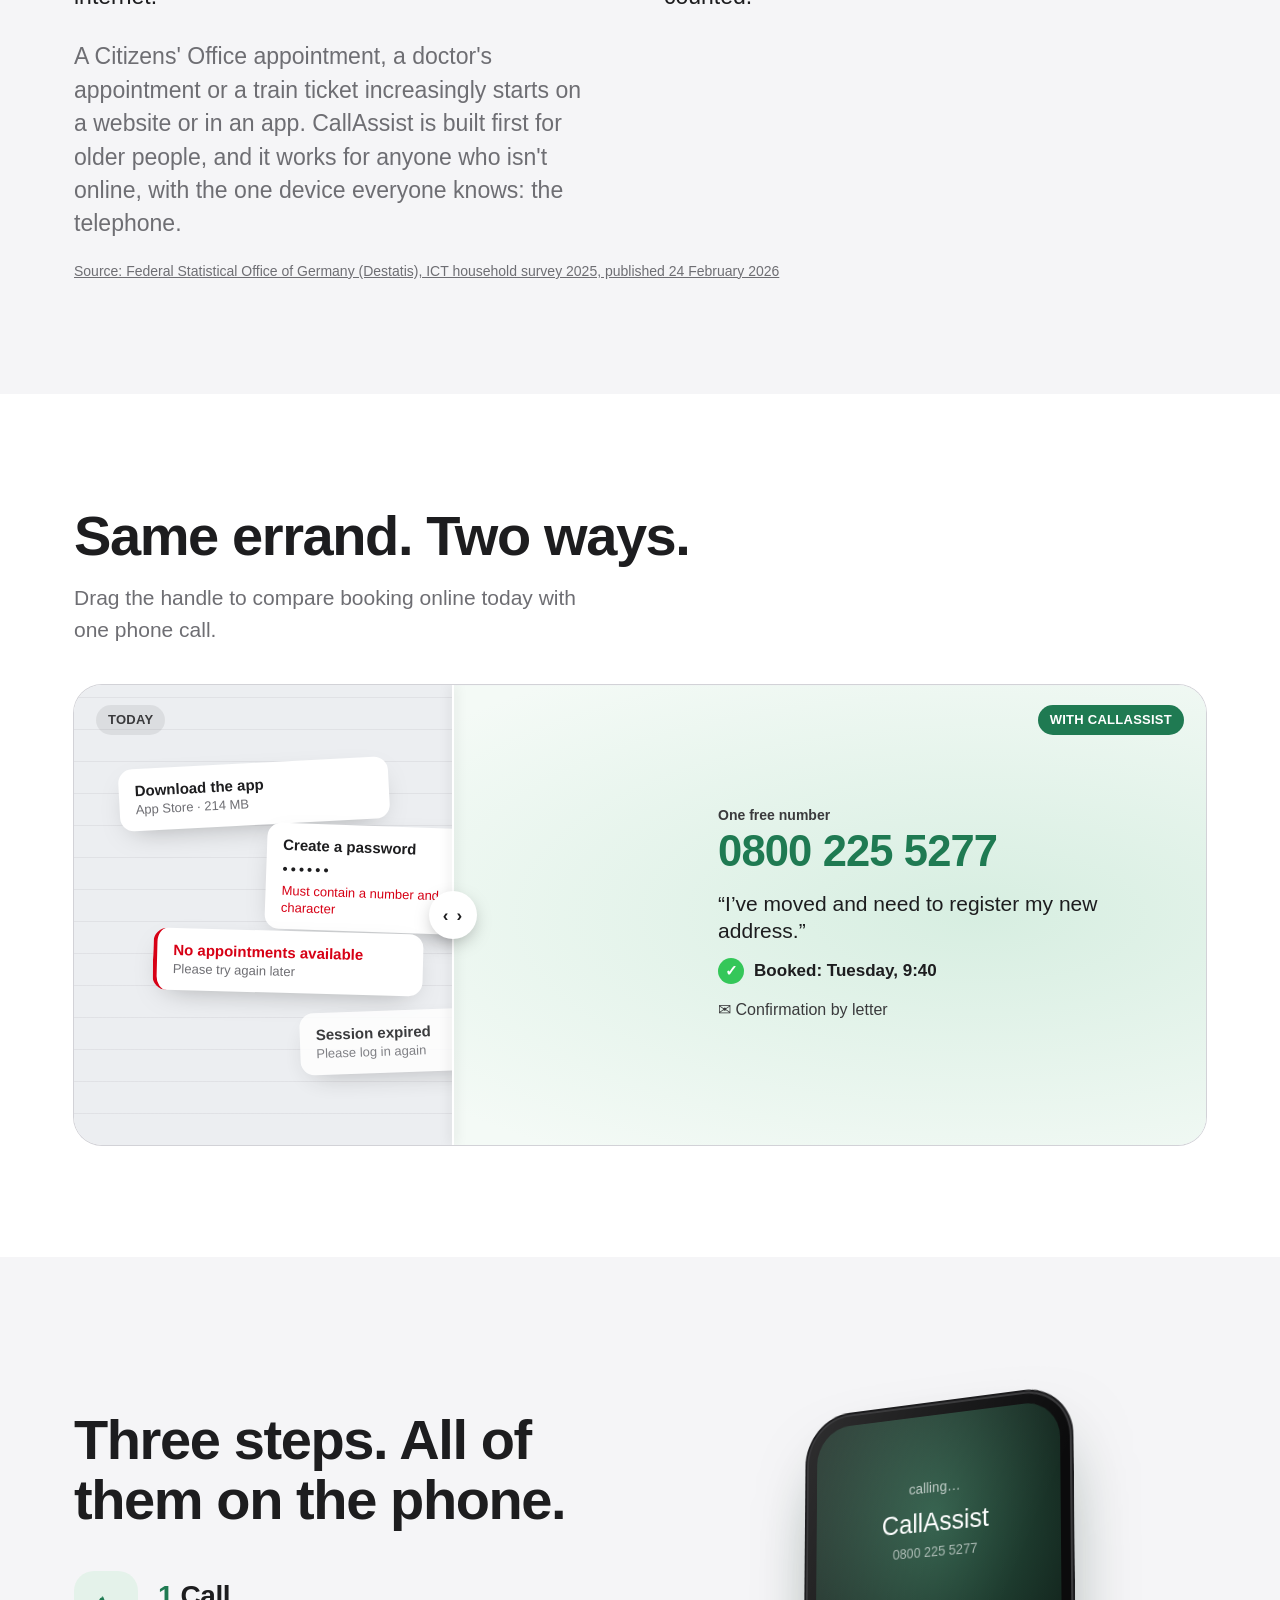
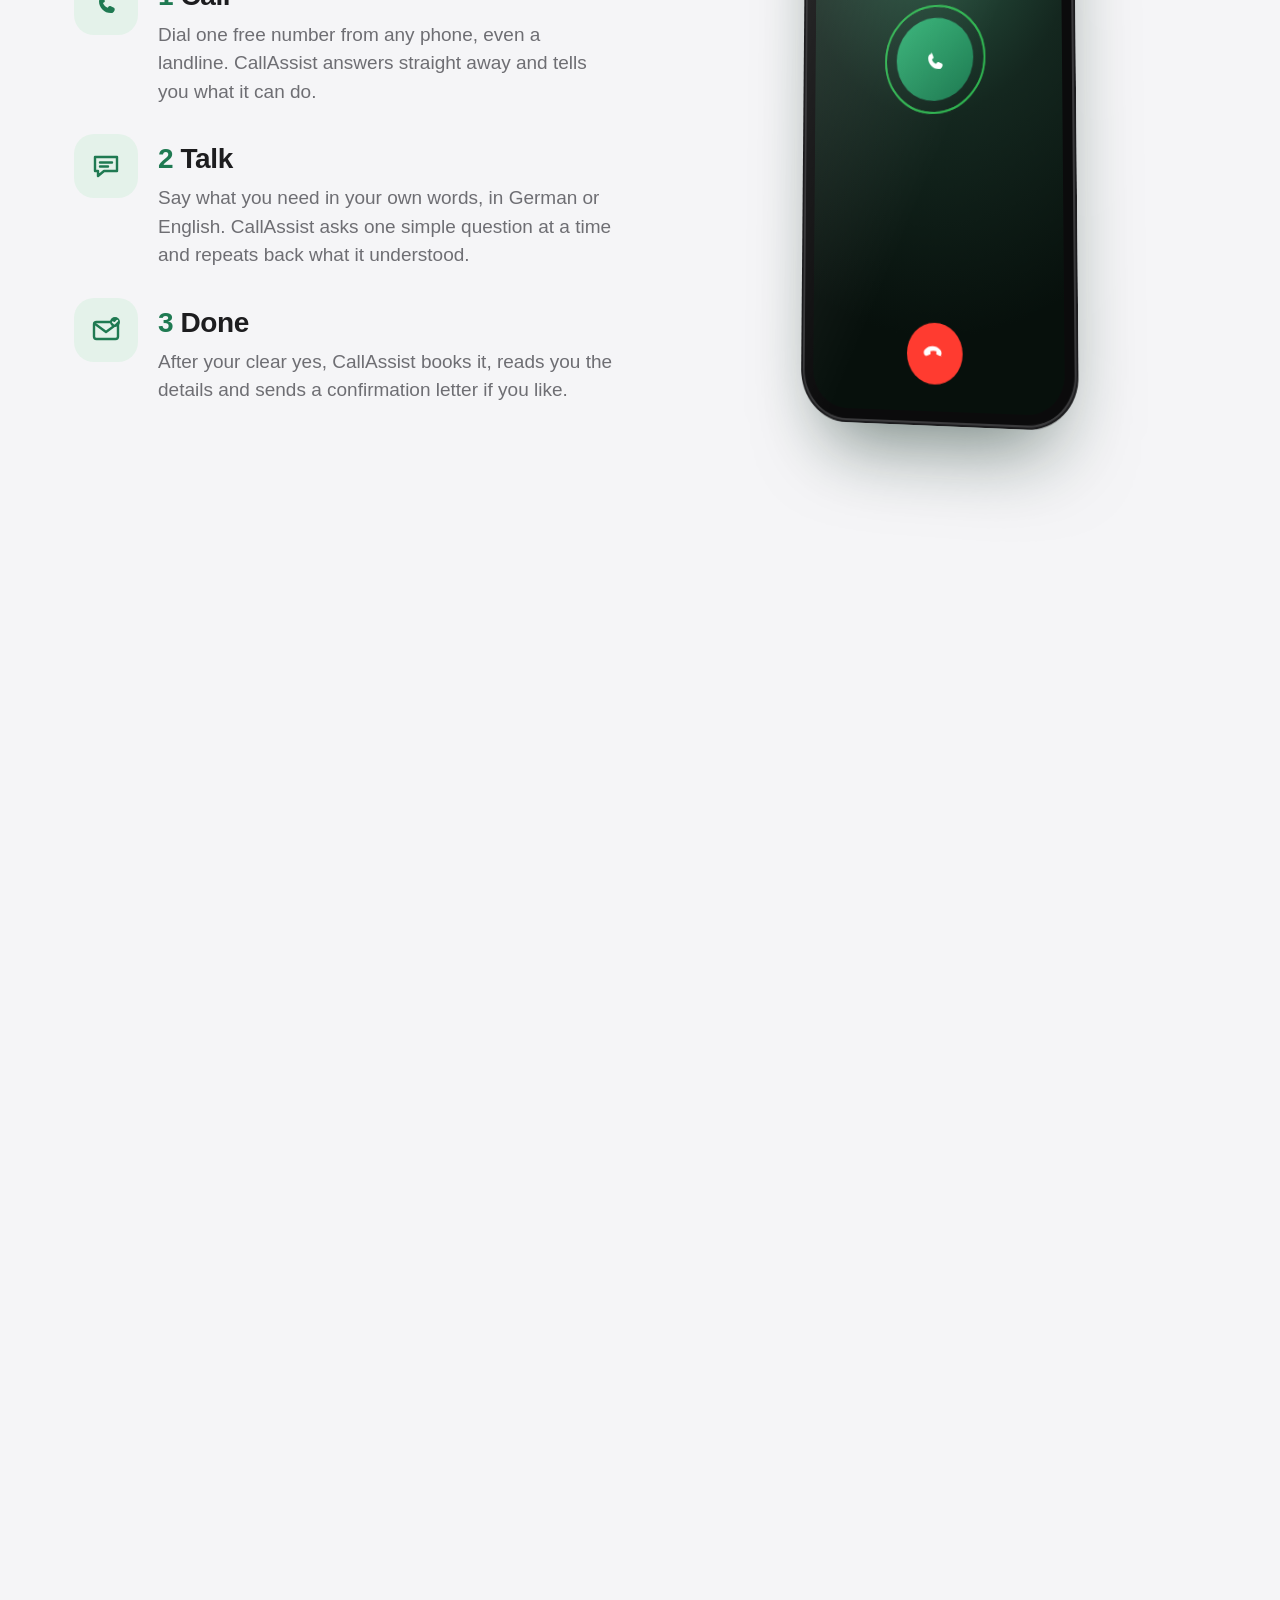
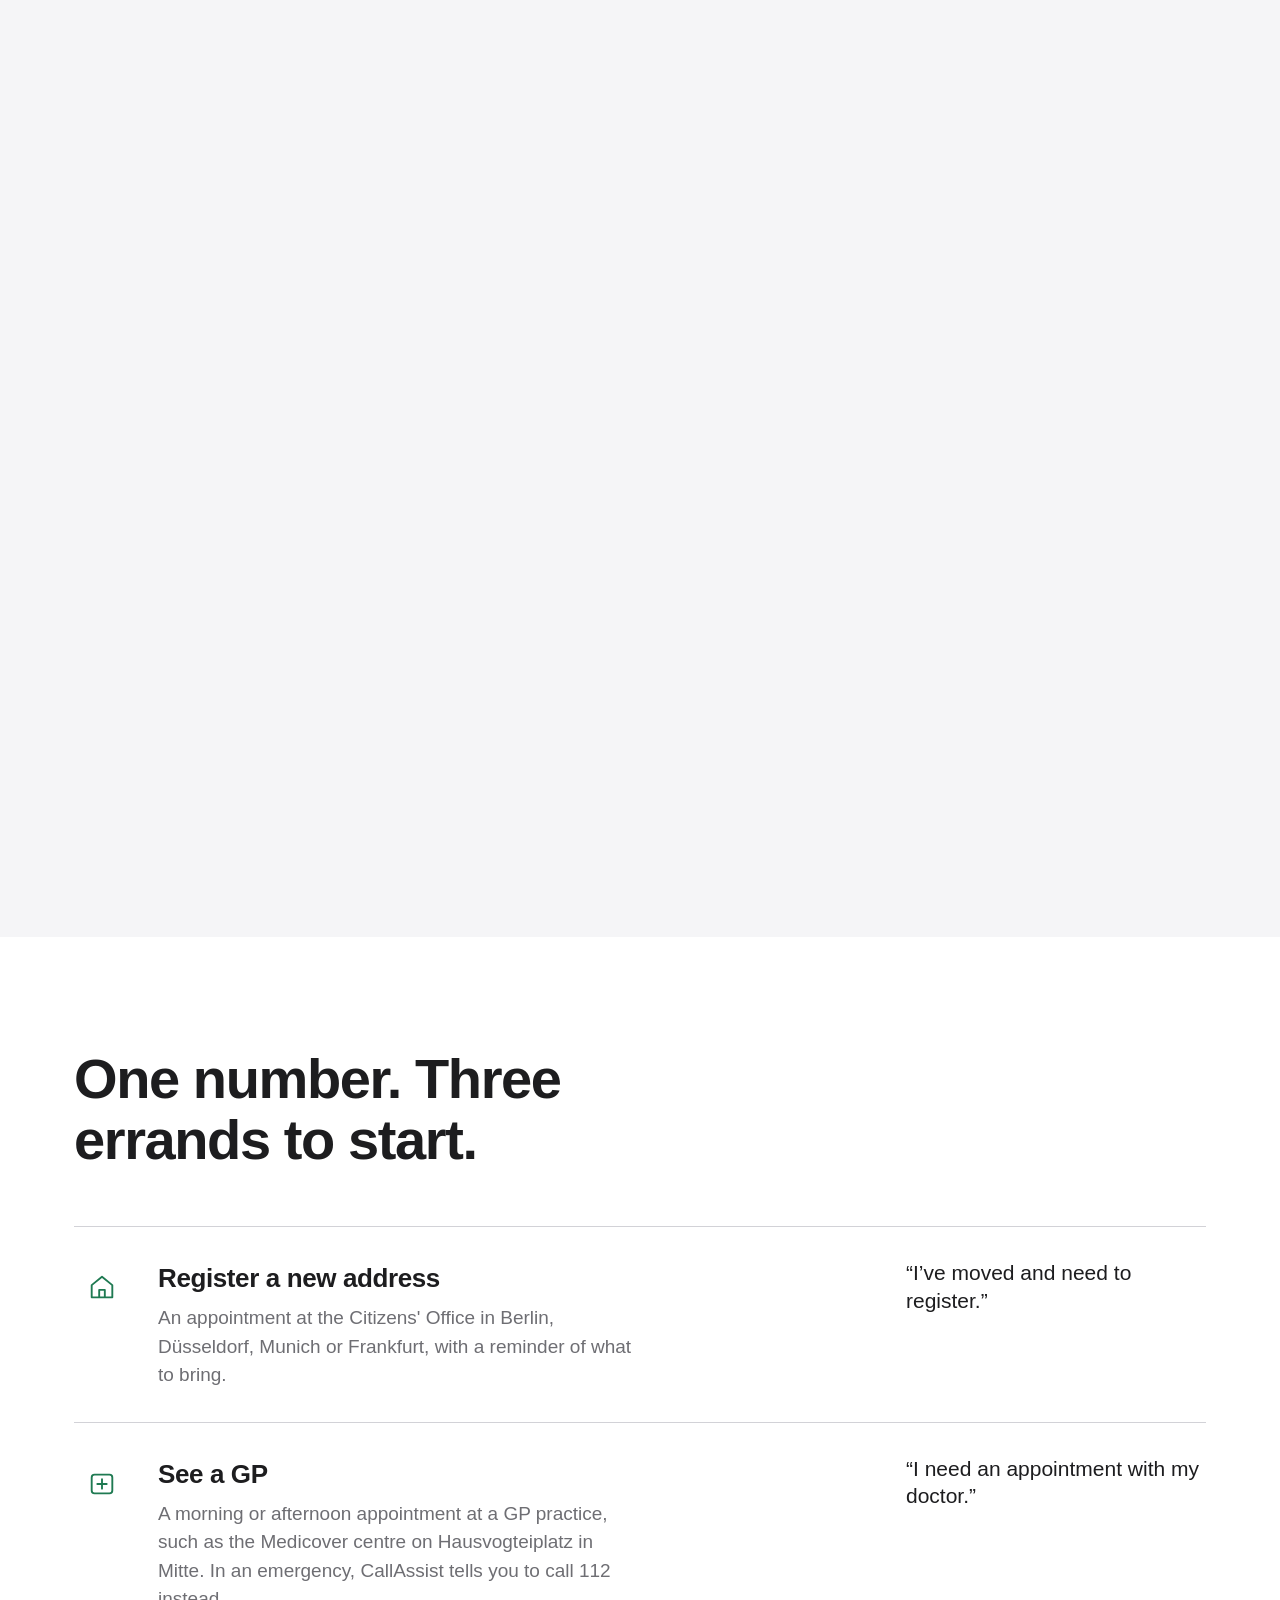
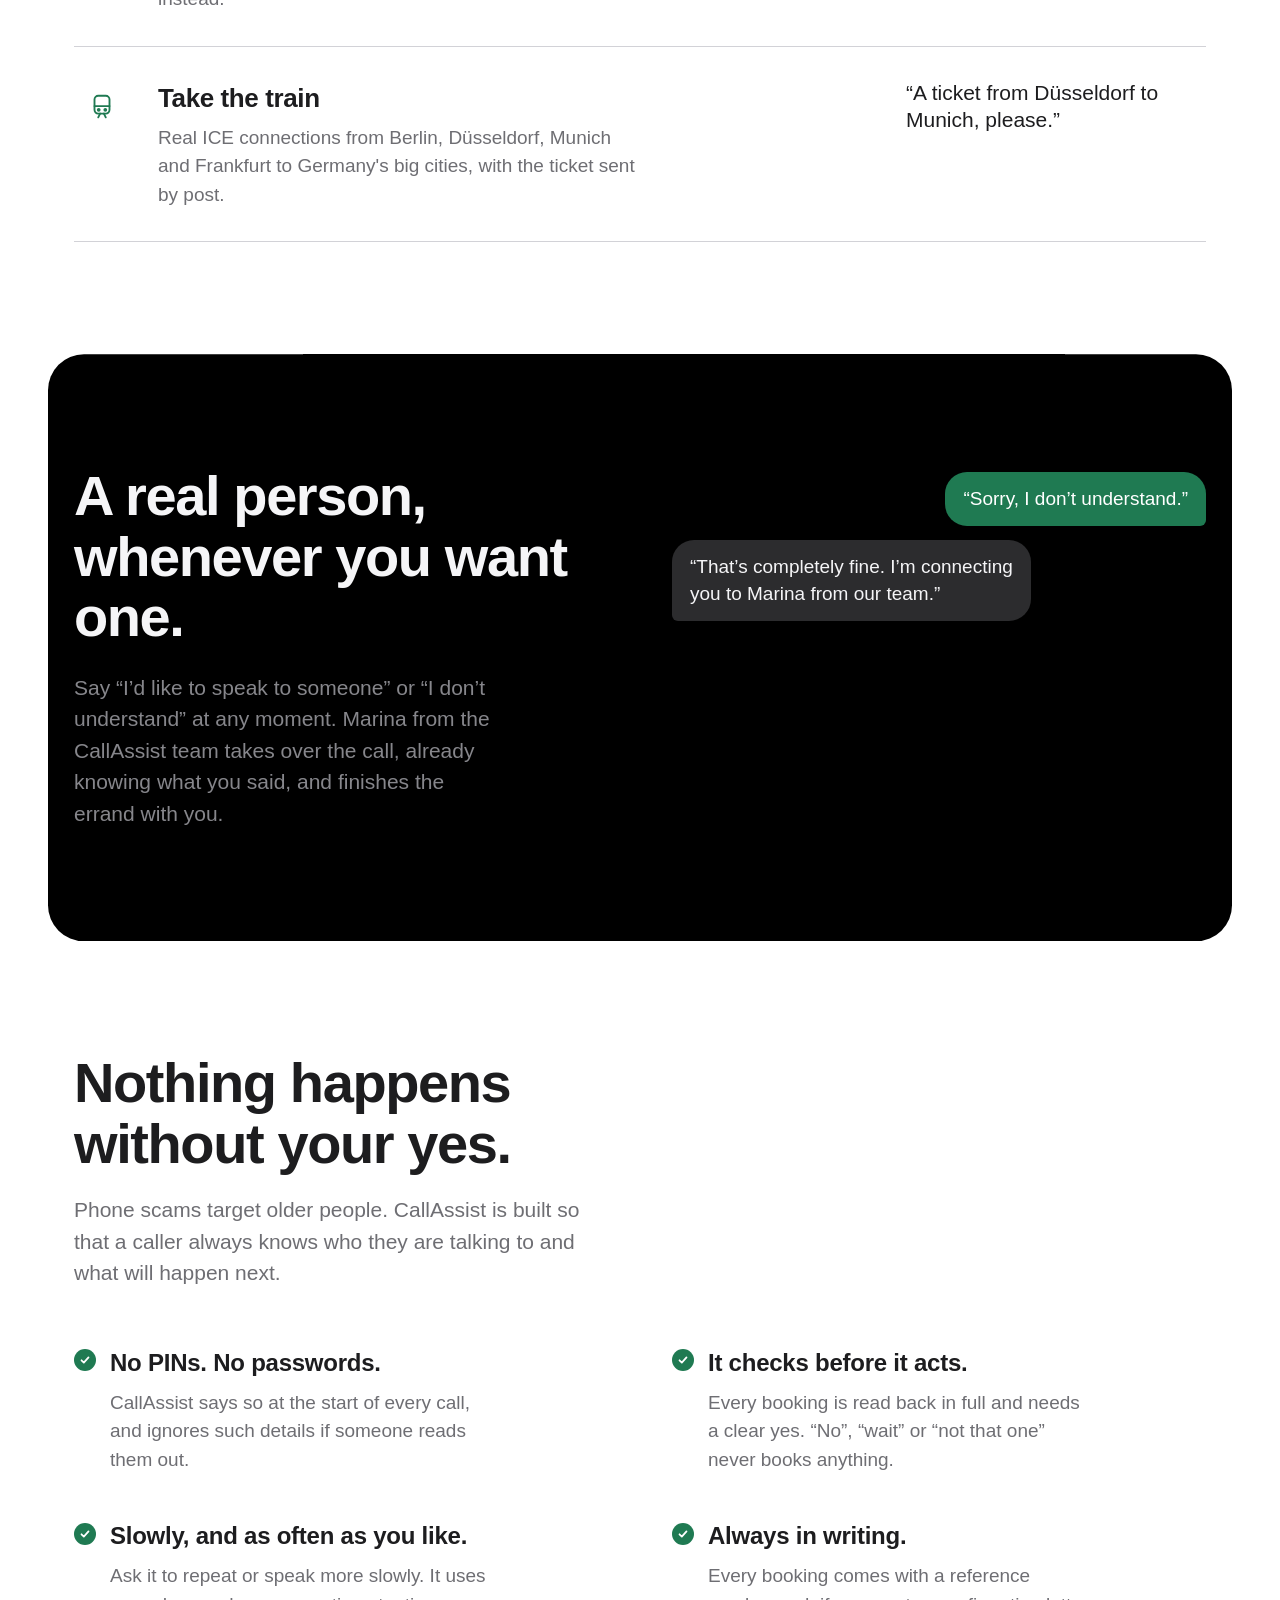
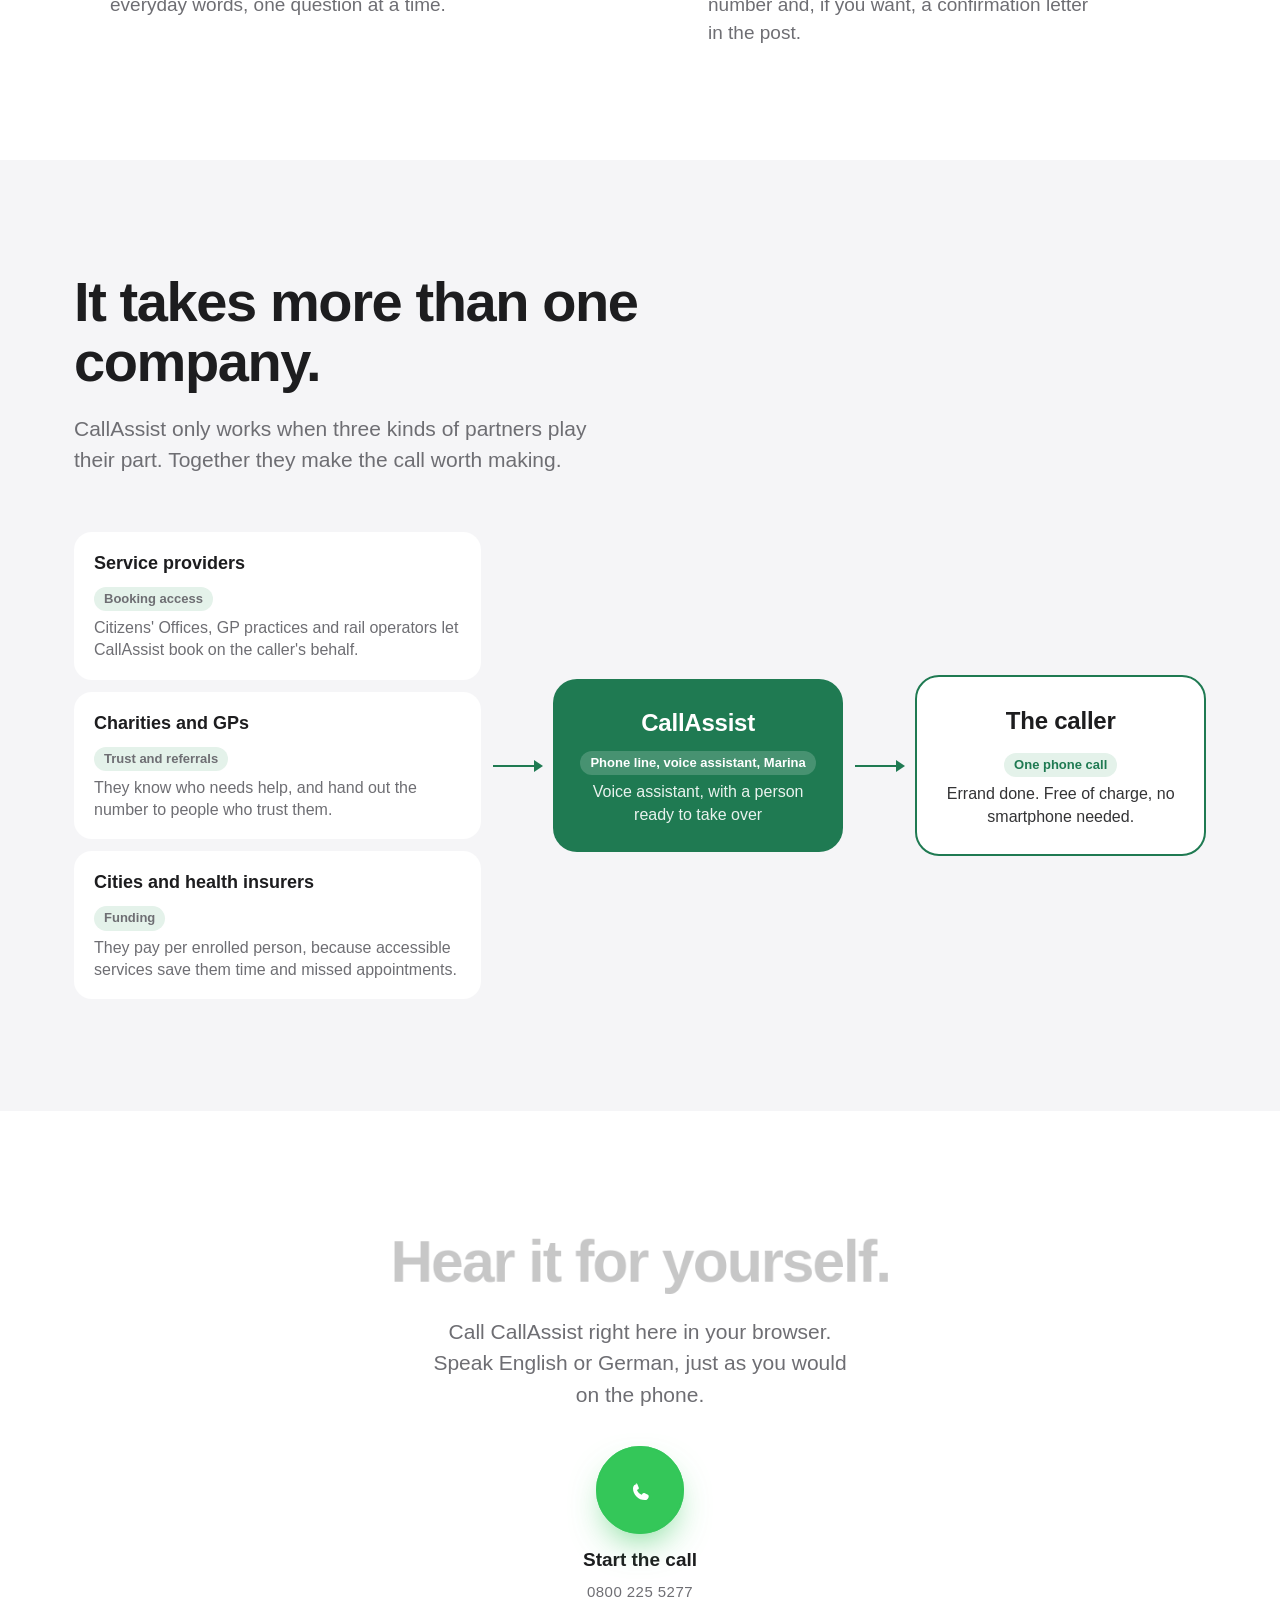
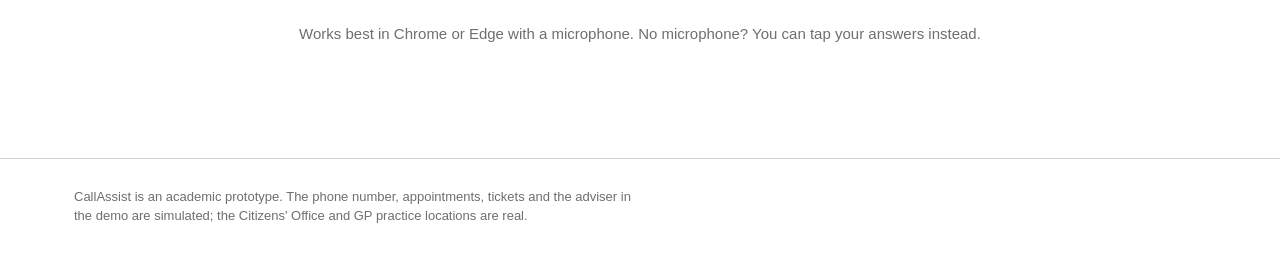
==== commit 16c4d17e: "Before/after slider, partner contributions in motion, stronger hero glow, number on the final button" ====
--- a/index.html
+++ b/index.html
@@ -6,7 +6,7 @@
     <meta name="description" content="CallAssist: one phone call replaces apps and websites. Say what you need; CallAssist books it and confirms by phone or letter." />
     <title>CallAssist</title>
     <link rel="icon" href="data:image/svg+xml,%3Csvg xmlns='http://www.w3.org/2000/svg' viewBox='0 0 64 64'%3E%3Crect width='64' height='64' rx='16' fill='%231F7A52'/%3E%3Cpath d='M22 16c2 0 3 1 4 3l3 7c1 2 0 3-1 4l-3 2c2 5 6 9 11 11l2-3c1-1 2-2 4-1l7 3c2 1 3 2 3 4 0 5-4 9-9 9-15 0-27-12-27-27 0-5 4-10 9-10z' fill='white'/%3E%3C/svg%3E" />
-    <link rel="stylesheet" href="landing.css?v=20260926211420" />
+    <link rel="stylesheet" href="landing.css?v=20260926212034" />
   </head>
   <body>
     <a class="skip-link" href="#main" data-i18n="skip">Skip to content</a>
@@ -92,6 +92,35 @@
           </div>
           <p class="why-body" data-i18n="whyBody" data-lit>A Citizens' Office appointment, a doctor's appointment or a train ticket increasingly starts on a website or in an app. CallAssist is built first for older people, and it works for anyone who isn't online, with the one device everyone knows: the telephone.</p>
           <p class="source"><a href="https://www.destatis.de/DE/Presse/Pressemitteilungen/Zahl-der-Woche/2026/PD26_09_p002.html" data-i18n="whySource">Source: Federal Statistical Office of Germany (Destatis), ICT household survey 2025, published 24 February 2026</a></p>
+        </div>
+      </section>
+
+      <section class="compare" aria-labelledby="compare-title">
+        <div class="wrap">
+          <h2 id="compare-title" class="section-title" data-i18n="cmpTitle">Same errand. Two ways.</h2>
+          <p class="compare-lead" data-i18n="cmpLead">Drag the handle to compare booking online today with one phone call.</p>
+          <div class="ba" id="ba">
+            <div class="ba-pane ba-before">
+              <p class="ba-tag" data-i18n="baBefore">Today</p>
+              <div class="ba-mess">
+                <div class="ba-card c1"><b data-i18n="b1">Download the app</b><span data-i18n="b1s">App Store · 214 MB</span></div>
+                <div class="ba-card c2"><b data-i18n="b2">Create a password</b><span class="ba-dots" aria-hidden="true">••••••</span><span class="ba-err" data-i18n="b2s">Must contain a number and a special character</span></div>
+                <div class="ba-card c3"><b data-i18n="b3">No appointments available</b><span data-i18n="b3s">Please try again later</span></div>
+                <div class="ba-card c4"><b data-i18n="b4">Session expired</b><span data-i18n="b4s">Please log in again</span></div>
+              </div>
+            </div>
+            <div class="ba-pane ba-after">
+              <p class="ba-tag" data-i18n="baAfter">With CallAssist</p>
+              <div class="ba-calm">
+                <p class="ba-number"><small data-i18n="a1">One free number</small>0800 225 5277</p>
+                <p class="ba-say" data-i18n="a2">“I’ve moved and need to register my new address.”</p>
+                <p class="ba-done"><span class="ba-check" aria-hidden="true">✓</span><span data-i18n="a3">Booked: Tuesday, 9:40</span></p>
+                <p class="ba-letter"><span aria-hidden="true">✉</span> <span data-i18n="a4">Confirmation by letter</span></p>
+              </div>
+            </div>
+            <div class="ba-handle" aria-hidden="true"><span>‹ ›</span></div>
+            <input class="ba-range" type="range" min="0" max="100" value="50" aria-label="Slide to compare today with CallAssist" data-i18n-label="cmpRange" />
+          </div>
         </div>
       </section>
 
@@ -220,18 +249,20 @@
           <p class="eco-lead" data-i18n="ecoLead">CallAssist only works when three kinds of partners play their part. Together they make the call worth making.</p>
           <div class="flow">
             <ul class="partners">
-              <li><h3 data-i18n="e1t">Service providers</h3><p data-i18n="e1b">Citizens' Offices, GP practices and rail operators let CallAssist book on the caller's behalf.</p></li>
-              <li><h3 data-i18n="e2t">Charities and GPs</h3><p data-i18n="e2b">They know who needs help, and hand out the number to people who trust them.</p></li>
-              <li><h3 data-i18n="e3t">Cities and health insurers</h3><p data-i18n="e3b">They pay per enrolled person, because accessible services save them time and missed appointments.</p></li>
+              <li><h3 data-i18n="e1t">Service providers</h3><p class="gives" data-i18n="e1g">Booking access</p><p data-i18n="e1b">Citizens' Offices, GP practices and rail operators let CallAssist book on the caller's behalf.</p></li>
+              <li><h3 data-i18n="e2t">Charities and GPs</h3><p class="gives" data-i18n="e2g">Trust and referrals</p><p data-i18n="e2b">They know who needs help, and hand out the number to people who trust them.</p></li>
+              <li><h3 data-i18n="e3t">Cities and health insurers</h3><p class="gives" data-i18n="e3g">Funding</p><p data-i18n="e3b">They pay per enrolled person, because accessible services save them time and missed appointments.</p></li>
             </ul>
-            <div class="arrow" aria-hidden="true"></div>
+            <div class="arrow" aria-hidden="true"><i></i><i></i></div>
             <div class="node">
               <p class="node-name">CallAssist</p>
+              <p class="gives on-brand" data-i18n="nodeGives">Phone line, voice assistant, Marina</p>
               <p data-i18n="nodeBody">Voice assistant, with a person ready to take over</p>
             </div>
-            <div class="arrow" aria-hidden="true"></div>
+            <div class="arrow" aria-hidden="true"><i></i><i></i></div>
             <div class="node person">
               <p class="node-name" data-i18n="callerName">The caller</p>
+              <p class="gives" data-i18n="callerGets">One phone call</p>
               <p data-i18n="callerBody">Errand done. Free of charge, no smartphone needed.</p>
             </div>
           </div>
@@ -245,6 +276,7 @@
           <a class="call-cta" href="call.html" data-call-link>
             <span class="call-cta-button" aria-hidden="true"><svg width="28" height="28" viewBox="0 0 64 64"><path d="M22 16c2 0 3 1 4 3l3 7c1 2 0 3-1 4l-3 2c2 5 6 9 11 11l2-3c1-1 2-2 4-1l7 3c2 1 3 2 3 4 0 5-4 9-9 9-15 0-27-12-27-27 0-5 4-10 9-10z" fill="currentColor"/></svg></span>
             <span class="call-cta-label" data-i18n="finalCta">Start the call</span>
+            <span class="call-cta-number">0800 225 5277</span>
           </a>
           <p class="final-note" data-i18n="finalNote">Works best in Chrome or Edge with a microphone. No microphone? You can tap your answers instead.</p>
         </div>
@@ -257,6 +289,6 @@
       </div>
     </footer>
 
-    <script src="landing.js?v=20260926211420"></script>
+    <script src="landing.js?v=20260926212034"></script>
   </body>
 </html>
--- a/landing.css
+++ b/landing.css
@@ -133,6 +133,52 @@
 .node-name { font-family: var(--display); font-size: 24px; font-weight: 600; letter-spacing: -.01em; margin-bottom: 6px; }
 .node p:not(.node-name) { font-size: 16px; line-height: 1.4; opacity: .9; }
 .node.person { background: var(--bg); color: var(--ink); border: 2px solid var(--brand); }
+/* What each party brings, and what reaches the caller. */
+.gives { display: inline-block; margin: 8px 0 6px; padding: 3px 10px; border-radius: 999px; background: var(--brand-soft); color: var(--brand); font-size: 13px !important; font-weight: 600; line-height: 1.4; opacity: 1 !important; }
+.node .gives.on-brand { background: rgba(255, 255, 255, .18); color: #fff; margin-top: 0; }
+/* Value travels along the arrows once the diagram is in view. */
+.arrow i { position: absolute; top: -3px; left: 0; width: 8px; height: 8px; border-radius: 50%; background: var(--brand); box-shadow: 0 0 0 3px color-mix(in srgb, var(--brand) 25%, transparent); opacity: 0; }
+.js .flow.in .arrow i { animation: flow-x 2s linear infinite; animation-delay: calc(var(--delay, 0s) + .8s); }
+.js .flow.in .arrow i:nth-child(2) { animation-delay: calc(var(--delay, 0s) + 1.8s); }
+@keyframes flow-x { 0% { left: 0; opacity: 0; } 15%, 80% { opacity: 1; } 100% { left: calc(100% - 8px); opacity: 0; } }
+@keyframes flow-y { 0% { top: 0; opacity: 0; } 15%, 80% { opacity: 1; } 100% { top: calc(100% - 8px); opacity: 0; } }
+
+/* ------------------------------------------------------------------ before / after */
+.compare-lead { color: var(--muted); font-size: 21px; max-width: 44ch; margin-top: 16px; }
+.ba { --pos: 50%; position: relative; height: 460px; margin-top: 40px; border-radius: 28px; overflow: hidden; user-select: none; box-shadow: 0 0 0 1px var(--line); }
+.ba-pane { position: absolute; inset: 0; }
+.ba-before { background: repeating-linear-gradient(0deg, transparent 0 31px, color-mix(in srgb, var(--line) 45%, transparent) 31px 32px), #eceef1; }
+.ba-after { background: radial-gradient(90% 90% at 80% 50%, #d7eee1, #f4faf6 70%); clip-path: inset(0 0 0 var(--pos)); }
+.ba-tag { position: absolute; top: 20px; margin: 0; padding: 5px 12px; border-radius: 999px; font-size: 13px; font-weight: 700; letter-spacing: .02em; text-transform: uppercase; }
+.ba-before .ba-tag { left: 22px; background: rgba(0, 0, 0, .07); color: #3a3a3c; }
+.ba-after .ba-tag { right: 22px; background: var(--brand); color: #fff; }
+.ba-mess { position: absolute; left: 4%; top: 78px; width: 50%; height: 340px; }
+.ba-card { position: absolute; width: min(270px, 80%); background: #fff; color: #1d1d1f; border-radius: 14px; padding: 12px 16px; box-shadow: 0 10px 30px -14px rgba(0, 0, 0, .35); font-size: 15px; line-height: 1.35; }
+.ba-card b { display: block; font-weight: 600; }
+.ba-card span { display: block; color: #6e6e73; font-size: 13px; }
+.ba-card .ba-dots { color: #1d1d1f; letter-spacing: .2em; font-size: 15px; margin: 4px 0 2px; }
+.ba-card .ba-err { color: #d70015; }
+.ba-card.c1 { left: 0; top: 0; rotate: -3deg; }
+.ba-card.c2 { left: 26%; top: 64px; rotate: 2deg; }
+.ba-card.c3 { left: 6%; top: 168px; rotate: 1.5deg; border-left: 4px solid #d70015; }
+.ba-card.c3 b { color: #d70015; }
+.ba-card.c4 { left: 32%; top: 246px; rotate: -2deg; opacity: .85; }
+.ba-calm { position: absolute; right: 6%; top: 50%; transform: translateY(-50%); width: min(420px, 42%); display: grid; gap: 14px; color: #1d1d1f; }
+.ba-calm p { margin: 0; }
+.ba-number { font-family: var(--display); font-size: clamp(30px, 3.4vw, 44px); font-weight: 700; letter-spacing: -.02em; color: #1f7a52; font-variant-numeric: tabular-nums; line-height: 1.1; }
+.ba-number small { display: block; font-family: var(--font); font-size: 14px; font-weight: 600; color: #3a3a3c; letter-spacing: 0; margin-bottom: 4px; }
+.ba-say { font-family: var(--display); font-size: 21px; font-weight: 500; line-height: 1.3; }
+.ba-done { display: inline-flex; align-items: center; gap: 10px; font-weight: 600; font-size: 17px; }
+.ba-check { width: 26px; height: 26px; border-radius: 50%; background: #34c759; color: #fff; display: grid; place-items: center; font-size: 15px; }
+.ba-letter { color: #3a3a3c; font-size: 16px; }
+.ba-handle { position: absolute; top: 0; bottom: 0; left: var(--pos); width: 2px; margin-left: -1px; background: #fff; box-shadow: 0 0 12px rgba(0, 0, 0, .25); pointer-events: none; }
+.ba-handle span { position: absolute; top: 50%; left: 50%; transform: translate(-50%, -50%); width: 48px; height: 48px; border-radius: 50%; background: #fff; color: #1d1d1f; display: grid; place-items: center; font-size: 17px; font-weight: 700; letter-spacing: .1em; box-shadow: 0 6px 20px -6px rgba(0, 0, 0, .4); transition: transform .2s ease; }
+.ba:hover .ba-handle span { transform: translate(-50%, -50%) scale(1.08); }
+.ba-range { position: absolute; inset: 0; width: 100%; height: 100%; margin: 0; opacity: 0; cursor: ew-resize; touch-action: pan-y; }
+.ba:has(.ba-range:focus-visible) { outline: 3px solid var(--focus); outline-offset: 4px; }
+
+/* The closing button carries the (demo) number, like a real service. */
+.call-cta-number { color: var(--muted); font-size: 15px; letter-spacing: .03em; font-variant-numeric: tabular-nums; margin-top: -6px; }
 
 .final { text-align: center; }
 .final .statement { margin: 0 auto; }
@@ -219,6 +265,23 @@
   .promises { grid-template-columns: 1fr; gap: 32px; }
   .flow { grid-template-columns: 1fr; gap: 10px; }
   .arrow { width: 2px; height: 36px; justify-self: center; }
+  .arrow i { top: 0; left: -3px; }
+  .js .flow.in .arrow i { animation-name: flow-y; }
+  /* On a phone each side is laid out to fit its own half, so the 50/50 view reads on both sides. */
+  .ba { height: 500px; }
+  .ba-tag { font-size: 11px; top: 14px; }
+  .ba-before .ba-tag { left: 12px; } .ba-after .ba-tag { right: 12px; }
+  .ba-mess { left: 3%; width: 45%; top: 60px; height: 400px; }
+  .ba-card { width: 100%; font-size: 13px; padding: 9px 11px; border-radius: 12px; }
+  .ba-card span { font-size: 11.5px; }
+  .ba-card.c1 { left: 0; top: 0; } .ba-card.c2 { left: 4%; top: 88px; } .ba-card.c3 { left: 0; top: 196px; } .ba-card.c4 { left: 5%; top: 290px; }
+  .ba-calm { right: 3%; width: 44%; gap: 10px; }
+  .ba-number { font-size: 21px; }
+  .ba-number small { font-size: 11.5px; }
+  .ba-say { font-size: 15px; }
+  .ba-done { font-size: 13.5px; gap: 6px; align-items: flex-start; }
+  .ba-check { flex: none; width: 20px; height: 20px; font-size: 12px; }
+  .ba-letter { font-size: 13px; }
   .arrow::after { right: auto; left: -5px; top: auto; bottom: -2px; border: 6px solid transparent; border-top: 9px solid var(--brand); border-bottom: 0; }
 }
 @media (max-width: 420px) {
@@ -237,9 +300,11 @@
 .phone-stage { perspective: 1600px; justify-self: center; position: relative; }
 .phone-stage::before {
   content: ""; position: absolute; inset: 8% -30% -4%; z-index: -1; border-radius: 50%;
-  background: radial-gradient(closest-side, color-mix(in srgb, var(--brand) 26%, transparent), transparent);
-  filter: blur(20px);
-}
+  background: radial-gradient(closest-side, color-mix(in srgb, var(--brand) 42%, transparent), transparent);
+  filter: blur(24px);
+  animation: stage-breathe 6s ease-in-out infinite;
+}
+@keyframes stage-breathe { 0%, 100% { opacity: .75; transform: scale(.96); } 50% { opacity: 1; transform: scale(1.04); } }
 .phone3d {
   --w: 300px; --rx: 6deg; --ry: -16deg;
   position: relative; width: var(--w); aspect-ratio: 9 / 19.2; transform-style: preserve-3d;
@@ -378,6 +443,7 @@
 @media (prefers-reduced-motion: reduce) {
   .js .reveal, .js .handover .bubble { opacity: 1; transform: none; filter: none; transition: none; }
   .js .flow .arrow { transform: none; }
+  .js .flow.in .arrow i, .phone-stage::before { animation: none; }
   .phone3d, .phone-stage .phone3d.floating { animation: none; transition: none; }
   .js .phone-stage .phone3d.entering { transform: rotateX(var(--rx)) rotateY(var(--ry)); opacity: 1; }
   .call-cta-button::before, .call-cta-button::after, .ss-rings span { animation: none; opacity: 0; }
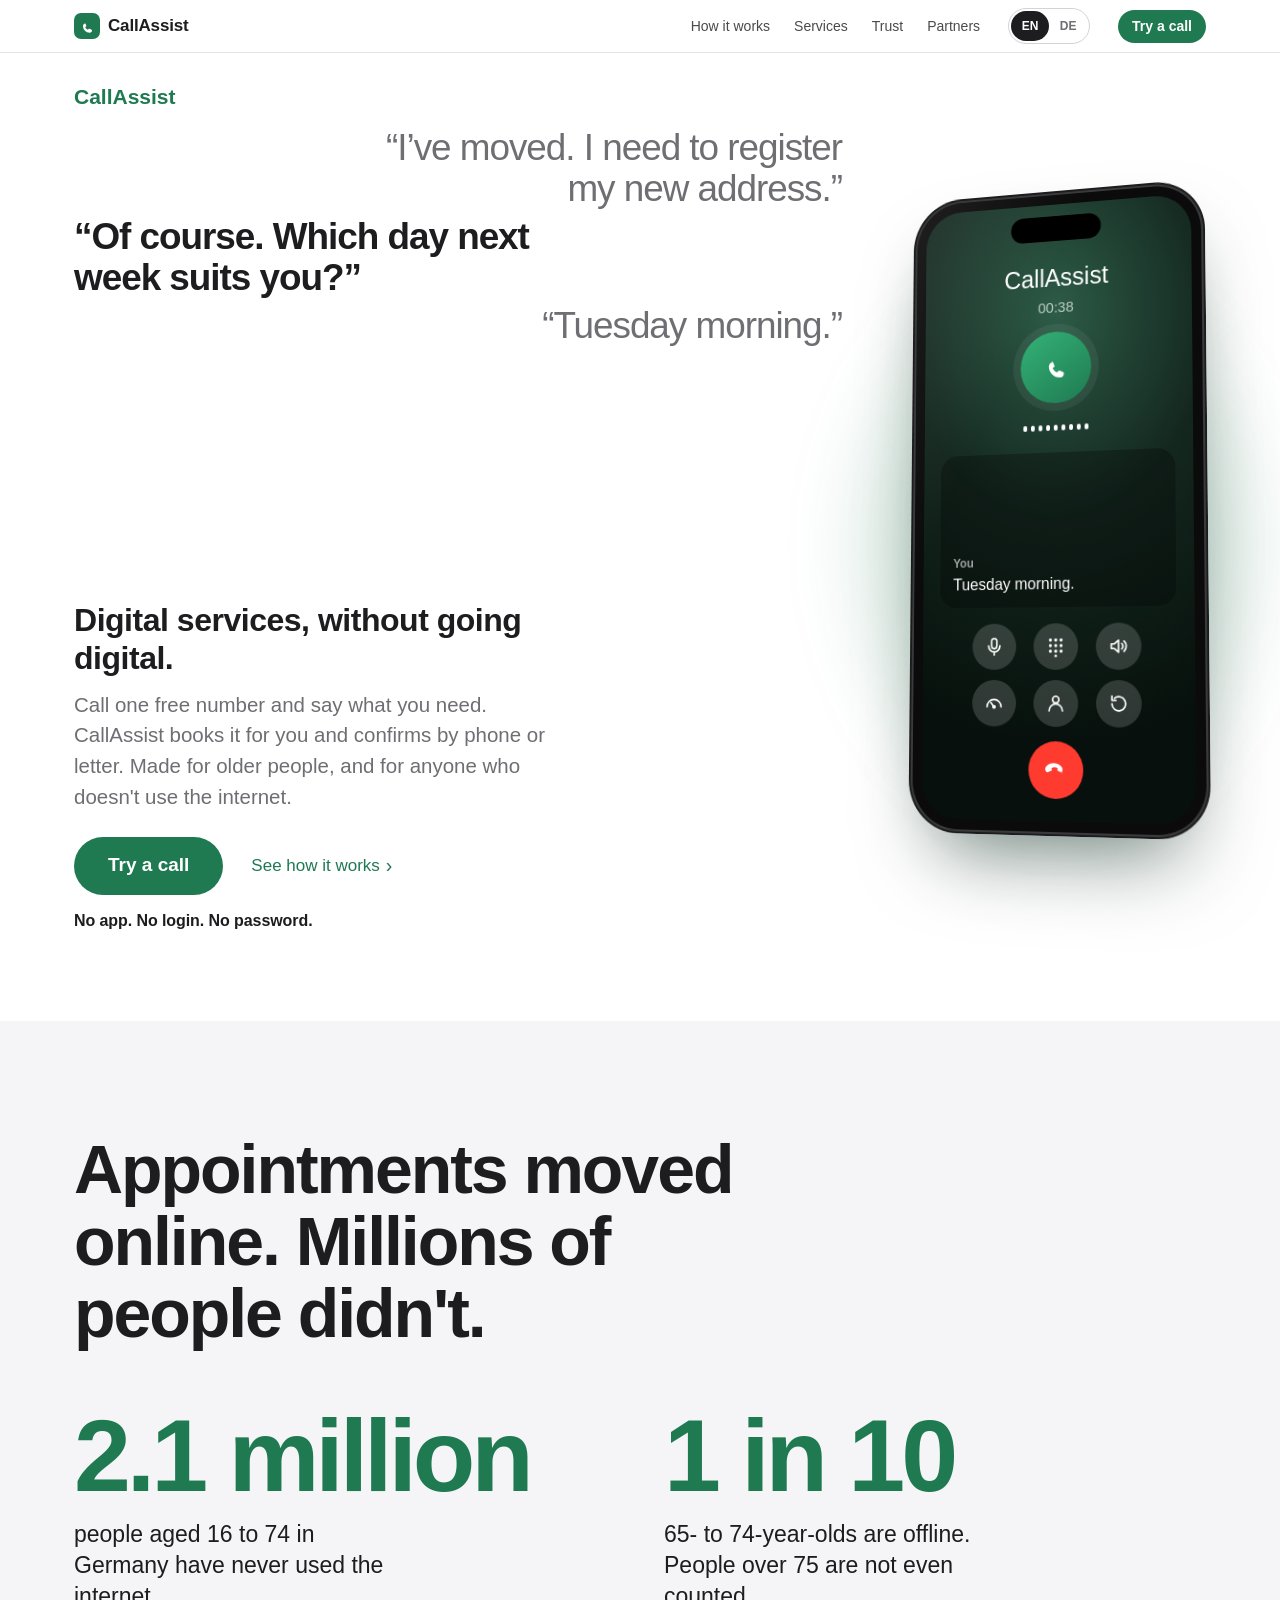
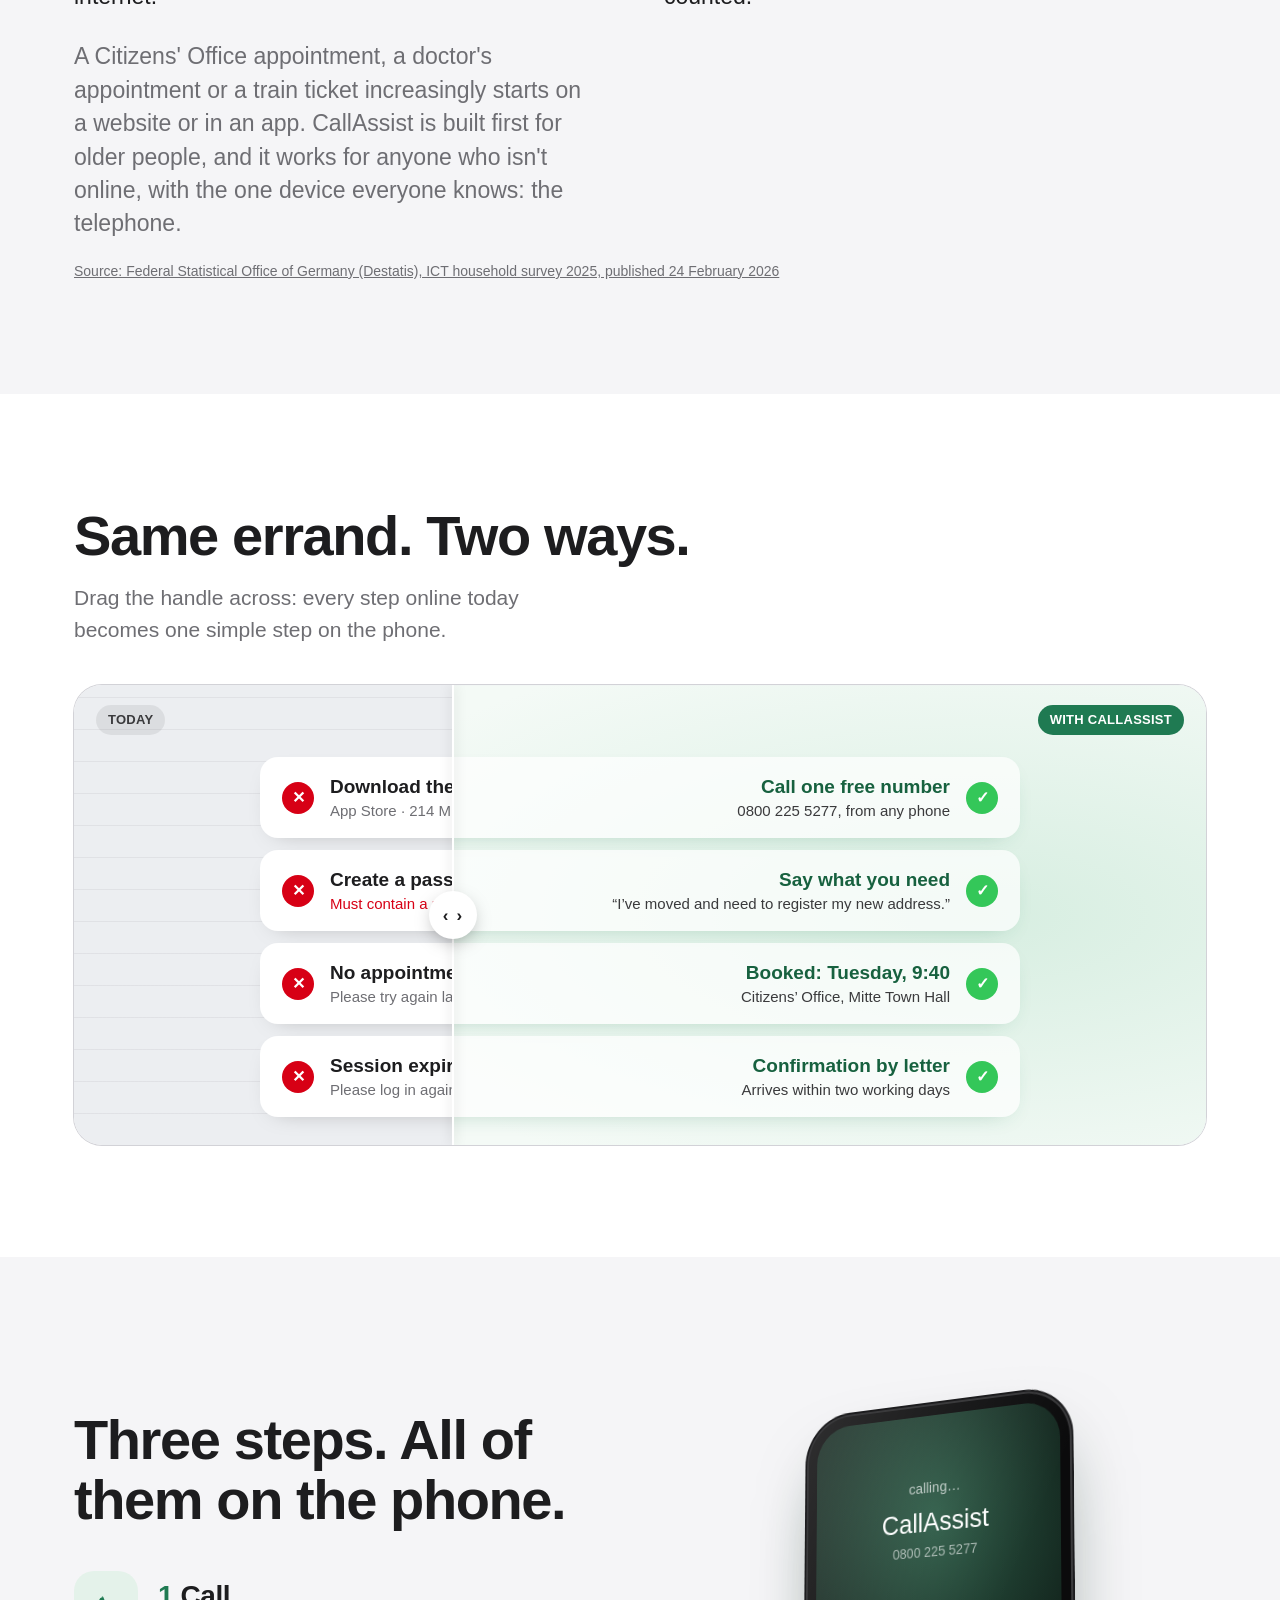
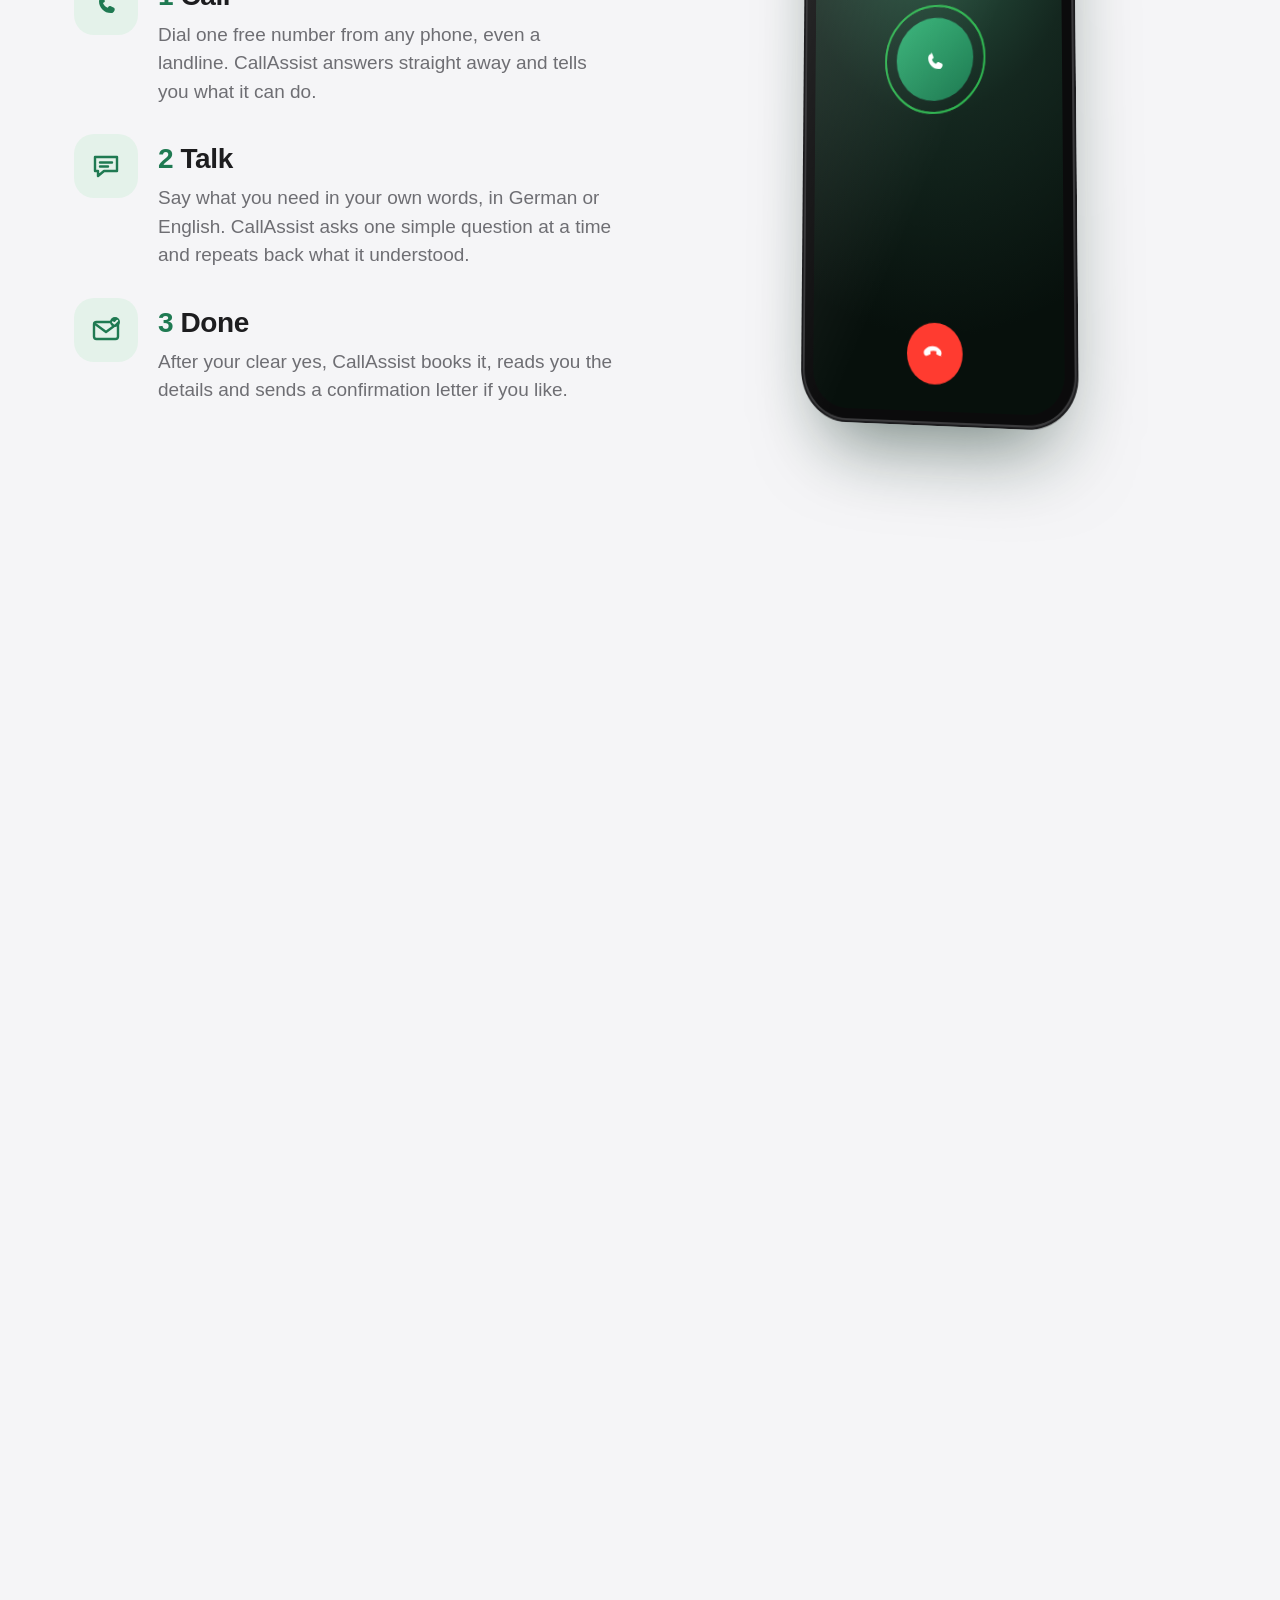
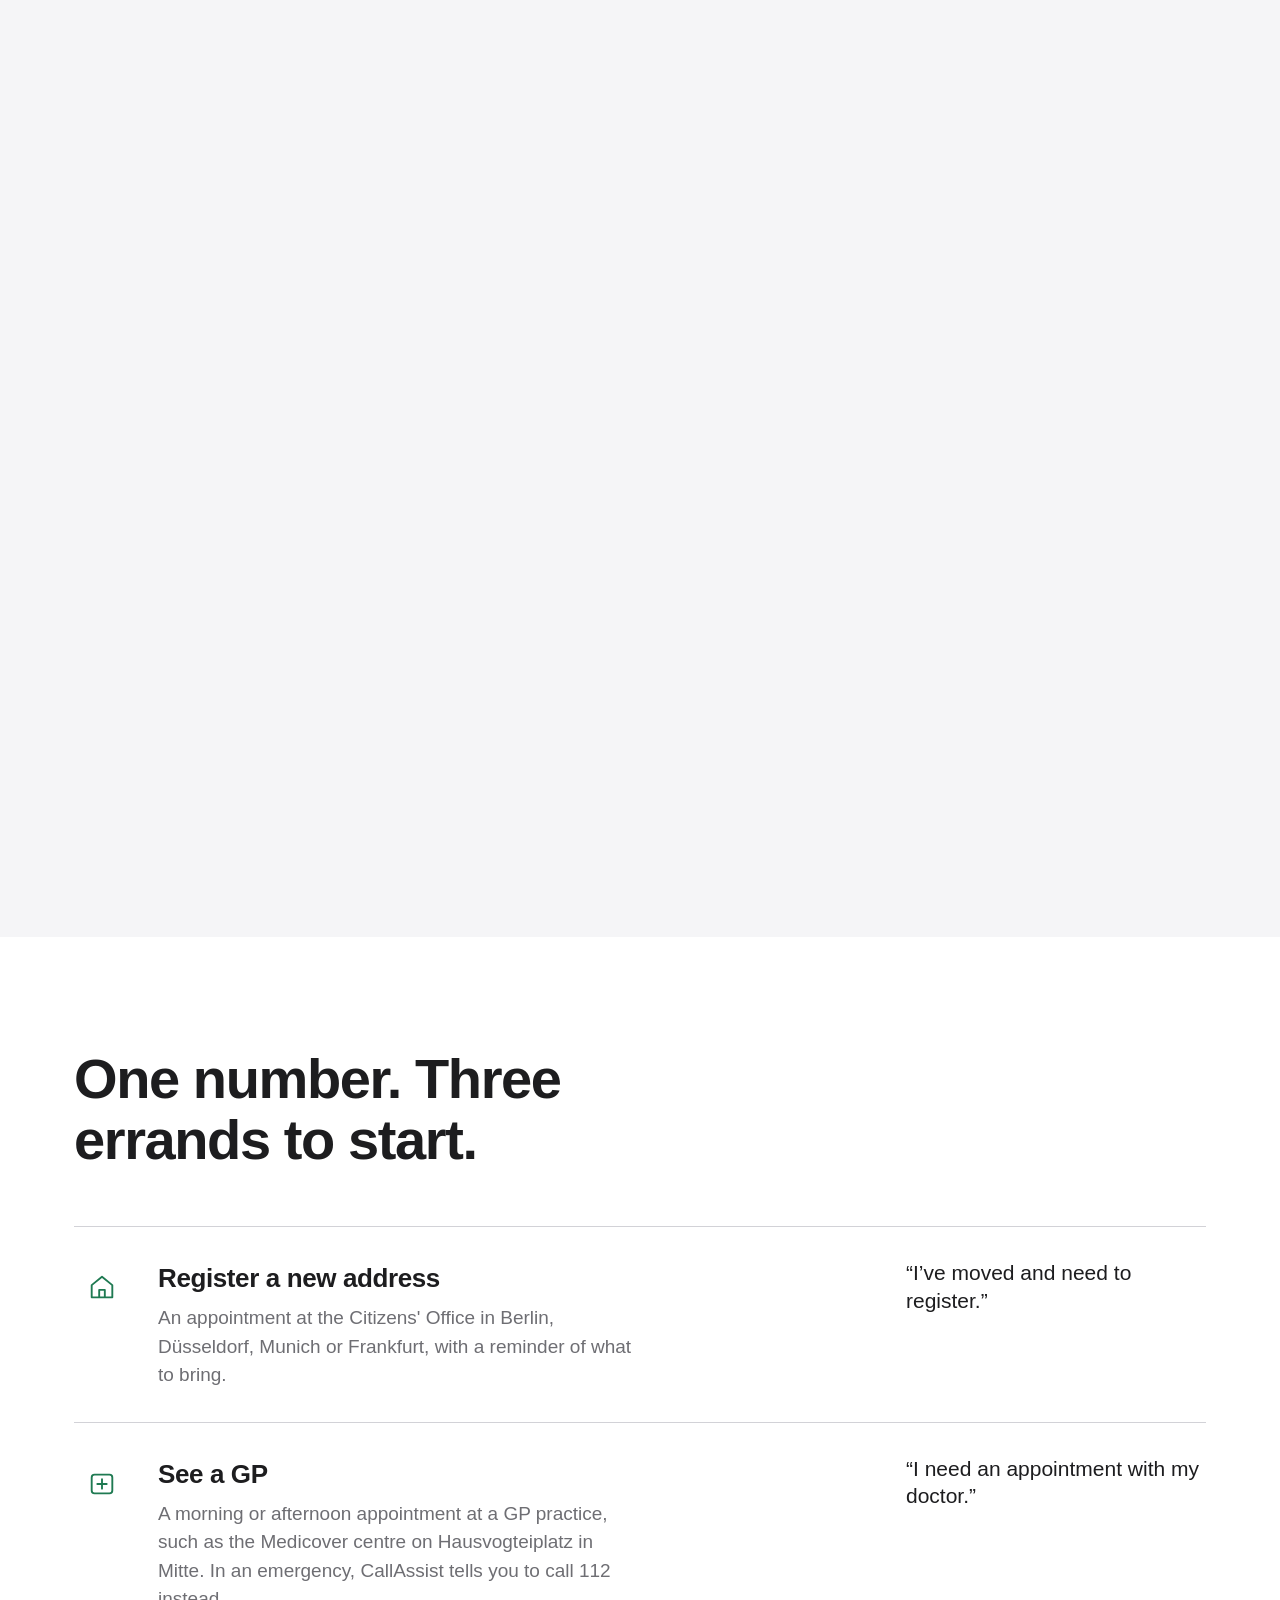
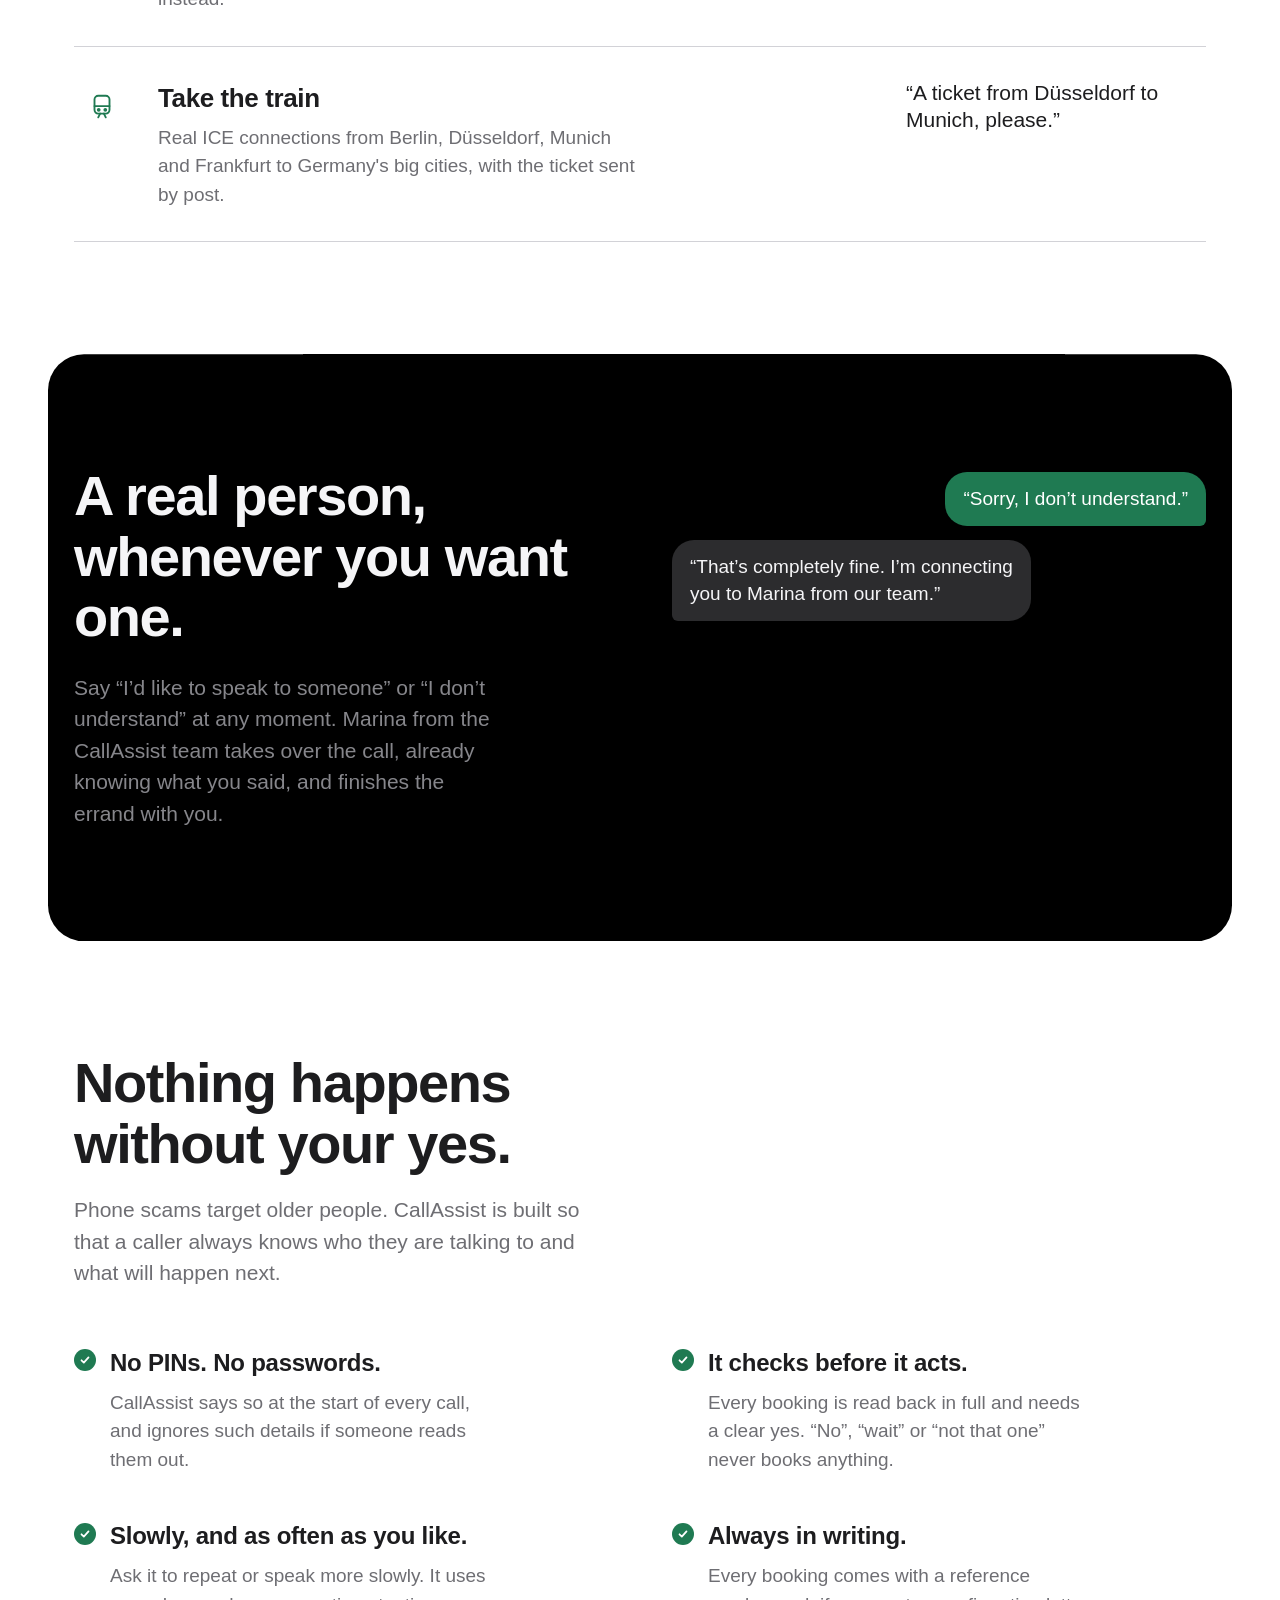
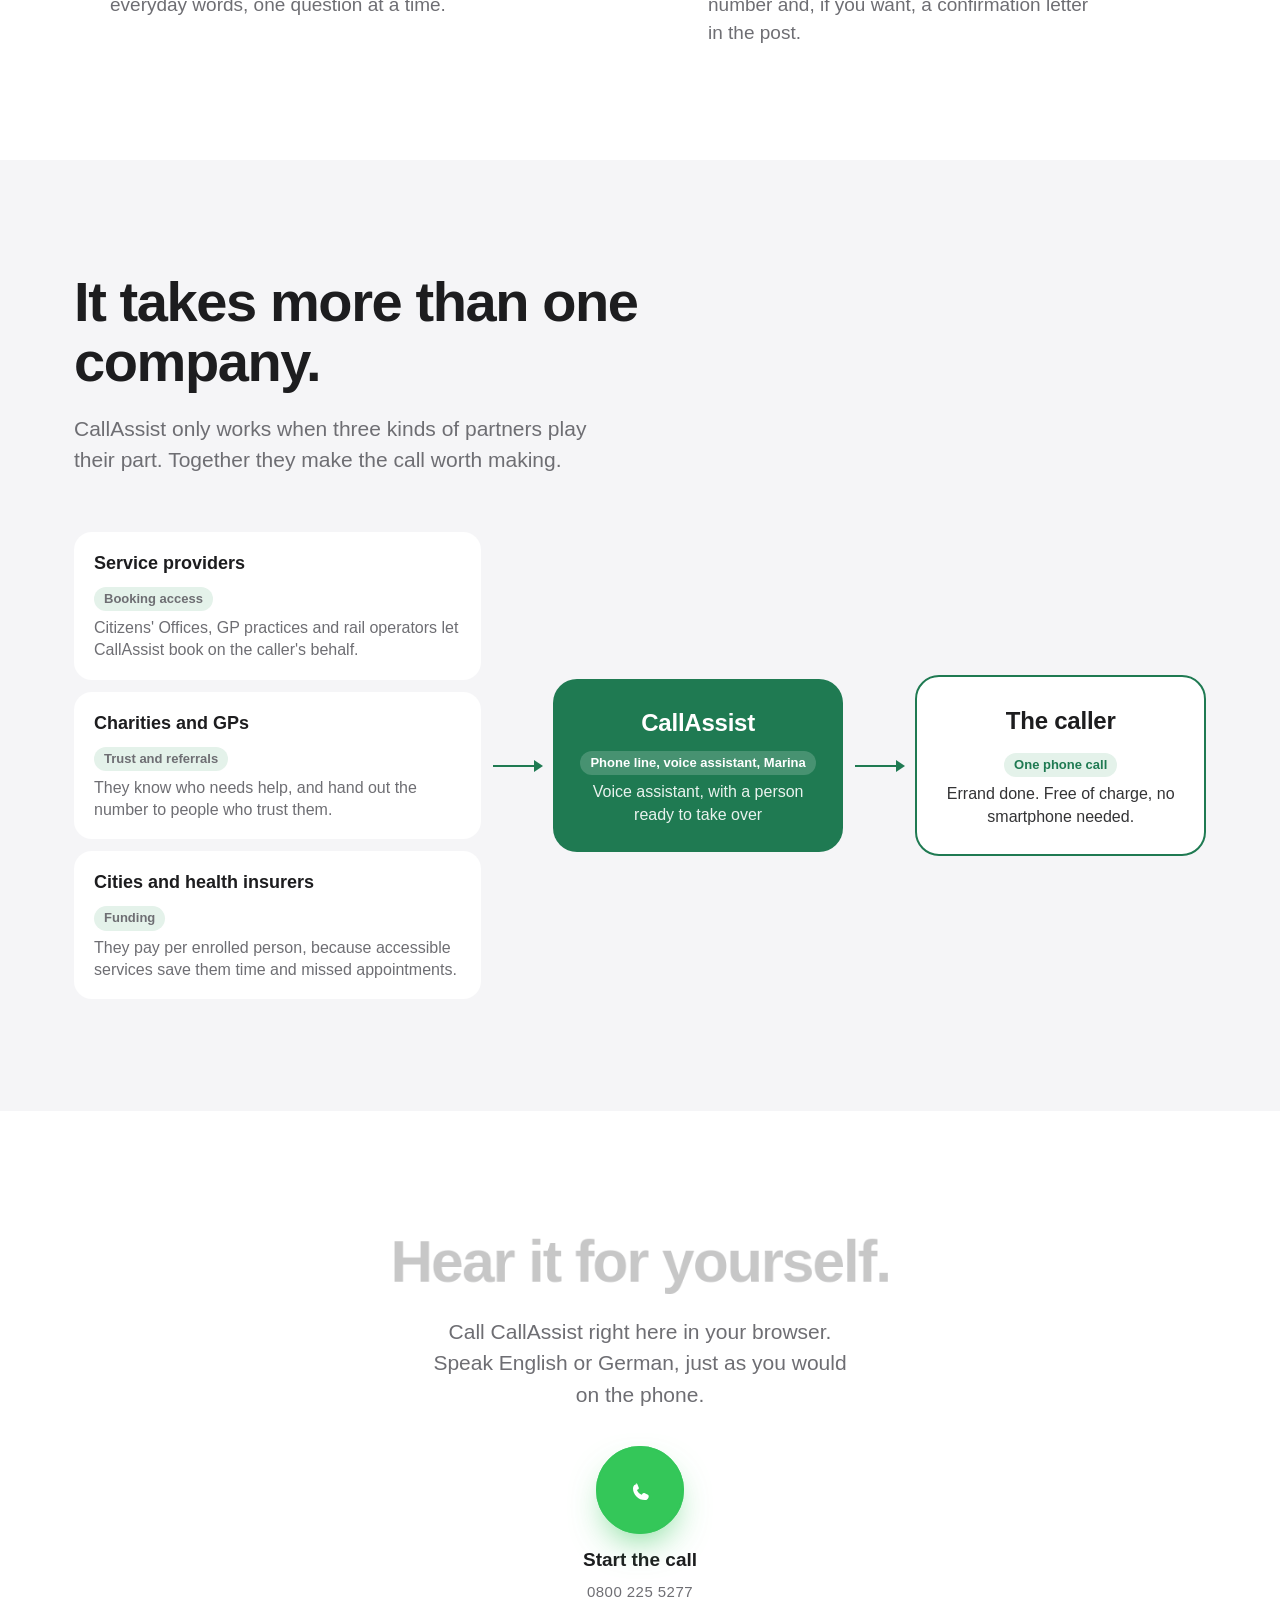
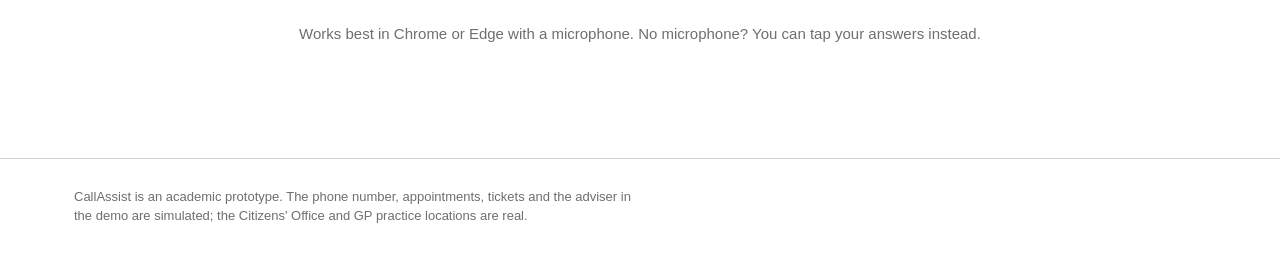
==== commit d9e25dc9: "Before/after slider: aligned rows so dragging turns each problem into its fix The two sides used dif" ====
--- a/index.html
+++ b/index.html
@@ -6,7 +6,7 @@
     <meta name="description" content="CallAssist: one phone call replaces apps and websites. Say what you need; CallAssist books it and confirms by phone or letter." />
     <title>CallAssist</title>
     <link rel="icon" href="data:image/svg+xml,%3Csvg xmlns='http://www.w3.org/2000/svg' viewBox='0 0 64 64'%3E%3Crect width='64' height='64' rx='16' fill='%231F7A52'/%3E%3Cpath d='M22 16c2 0 3 1 4 3l3 7c1 2 0 3-1 4l-3 2c2 5 6 9 11 11l2-3c1-1 2-2 4-1l7 3c2 1 3 2 3 4 0 5-4 9-9 9-15 0-27-12-27-27 0-5 4-10 9-10z' fill='white'/%3E%3C/svg%3E" />
-    <link rel="stylesheet" href="landing.css?v=20260926212034" />
+    <link rel="stylesheet" href="landing.css?v=20260926212524" />
   </head>
   <body>
     <a class="skip-link" href="#main" data-i18n="skip">Skip to content</a>
@@ -98,25 +98,25 @@
       <section class="compare" aria-labelledby="compare-title">
         <div class="wrap">
           <h2 id="compare-title" class="section-title" data-i18n="cmpTitle">Same errand. Two ways.</h2>
-          <p class="compare-lead" data-i18n="cmpLead">Drag the handle to compare booking online today with one phone call.</p>
+          <p class="compare-lead" data-i18n="cmpLead">Drag the handle across: every step online today becomes one simple step on the phone.</p>
           <div class="ba" id="ba">
             <div class="ba-pane ba-before">
               <p class="ba-tag" data-i18n="baBefore">Today</p>
-              <div class="ba-mess">
-                <div class="ba-card c1"><b data-i18n="b1">Download the app</b><span data-i18n="b1s">App Store · 214 MB</span></div>
-                <div class="ba-card c2"><b data-i18n="b2">Create a password</b><span class="ba-dots" aria-hidden="true">••••••</span><span class="ba-err" data-i18n="b2s">Must contain a number and a special character</span></div>
-                <div class="ba-card c3"><b data-i18n="b3">No appointments available</b><span data-i18n="b3s">Please try again later</span></div>
-                <div class="ba-card c4"><b data-i18n="b4">Session expired</b><span data-i18n="b4s">Please log in again</span></div>
-              </div>
+              <ol class="ba-rows">
+                <li><span class="ba-icon" aria-hidden="true">✕</span><div><b data-i18n="b1">Download the app</b><span data-i18n="b1s">App Store · 214 MB</span></div></li>
+                <li><span class="ba-icon" aria-hidden="true">✕</span><div><b data-i18n="b2">Create a password</b><span class="ba-err" data-i18n="b2s">Must contain a number and a special character</span></div></li>
+                <li><span class="ba-icon" aria-hidden="true">✕</span><div><b data-i18n="b3">No appointments available</b><span data-i18n="b3s">Please try again later</span></div></li>
+                <li><span class="ba-icon" aria-hidden="true">✕</span><div><b data-i18n="b4">Session expired</b><span data-i18n="b4s">Please log in again</span></div></li>
+              </ol>
             </div>
             <div class="ba-pane ba-after">
               <p class="ba-tag" data-i18n="baAfter">With CallAssist</p>
-              <div class="ba-calm">
-                <p class="ba-number"><small data-i18n="a1">One free number</small>0800 225 5277</p>
-                <p class="ba-say" data-i18n="a2">“I’ve moved and need to register my new address.”</p>
-                <p class="ba-done"><span class="ba-check" aria-hidden="true">✓</span><span data-i18n="a3">Booked: Tuesday, 9:40</span></p>
-                <p class="ba-letter"><span aria-hidden="true">✉</span> <span data-i18n="a4">Confirmation by letter</span></p>
-              </div>
+              <ol class="ba-rows">
+                <li><span class="ba-icon" aria-hidden="true">✓</span><div><b data-i18n="a1">Call one free number</b><span data-i18n="a1s">0800 225 5277, from any phone</span></div></li>
+                <li><span class="ba-icon" aria-hidden="true">✓</span><div><b data-i18n="a2">Say what you need</b><span data-i18n="a2s">“I’ve moved and need to register my new address.”</span></div></li>
+                <li><span class="ba-icon" aria-hidden="true">✓</span><div><b data-i18n="a3">Booked: Tuesday, 9:40</b><span data-i18n="a3s">Citizens’ Office, Mitte Town Hall</span></div></li>
+                <li><span class="ba-icon" aria-hidden="true">✓</span><div><b data-i18n="a4">Confirmation by letter</b><span data-i18n="a4s">Arrives within two working days</span></div></li>
+              </ol>
             </div>
             <div class="ba-handle" aria-hidden="true"><span>‹ ›</span></div>
             <input class="ba-range" type="range" min="0" max="100" value="50" aria-label="Slide to compare today with CallAssist" data-i18n-label="cmpRange" />
@@ -289,6 +289,6 @@
       </div>
     </footer>
 
-    <script src="landing.js?v=20260926212034"></script>
+    <script src="landing.js?v=20260926212524"></script>
   </body>
 </html>
--- a/landing.css
+++ b/landing.css
@@ -152,25 +152,21 @@
 .ba-tag { position: absolute; top: 20px; margin: 0; padding: 5px 12px; border-radius: 999px; font-size: 13px; font-weight: 700; letter-spacing: .02em; text-transform: uppercase; }
 .ba-before .ba-tag { left: 22px; background: rgba(0, 0, 0, .07); color: #3a3a3c; }
 .ba-after .ba-tag { right: 22px; background: var(--brand); color: #fff; }
-.ba-mess { position: absolute; left: 4%; top: 78px; width: 50%; height: 340px; }
-.ba-card { position: absolute; width: min(270px, 80%); background: #fff; color: #1d1d1f; border-radius: 14px; padding: 12px 16px; box-shadow: 0 10px 30px -14px rgba(0, 0, 0, .35); font-size: 15px; line-height: 1.35; }
-.ba-card b { display: block; font-weight: 600; }
-.ba-card span { display: block; color: #6e6e73; font-size: 13px; }
-.ba-card .ba-dots { color: #1d1d1f; letter-spacing: .2em; font-size: 15px; margin: 4px 0 2px; }
-.ba-card .ba-err { color: #d70015; }
-.ba-card.c1 { left: 0; top: 0; rotate: -3deg; }
-.ba-card.c2 { left: 26%; top: 64px; rotate: 2deg; }
-.ba-card.c3 { left: 6%; top: 168px; rotate: 1.5deg; border-left: 4px solid #d70015; }
-.ba-card.c3 b { color: #d70015; }
-.ba-card.c4 { left: 32%; top: 246px; rotate: -2deg; opacity: .85; }
-.ba-calm { position: absolute; right: 6%; top: 50%; transform: translateY(-50%); width: min(420px, 42%); display: grid; gap: 14px; color: #1d1d1f; }
-.ba-calm p { margin: 0; }
-.ba-number { font-family: var(--display); font-size: clamp(30px, 3.4vw, 44px); font-weight: 700; letter-spacing: -.02em; color: #1f7a52; font-variant-numeric: tabular-nums; line-height: 1.1; }
-.ba-number small { display: block; font-family: var(--font); font-size: 14px; font-weight: 600; color: #3a3a3c; letter-spacing: 0; margin-bottom: 4px; }
-.ba-say { font-family: var(--display); font-size: 21px; font-weight: 500; line-height: 1.3; }
-.ba-done { display: inline-flex; align-items: center; gap: 10px; font-weight: 600; font-size: 17px; }
-.ba-check { width: 26px; height: 26px; border-radius: 50%; background: #34c759; color: #fff; display: grid; place-items: center; font-size: 15px; }
-.ba-letter { color: #3a3a3c; font-size: 16px; }
+/* Both sides share the same four rows in the same places, so the handle turns each problem into its fix. */
+.ba-rows { list-style: none; margin: 0; padding: 0; position: absolute; left: 50%; top: 72px; bottom: 28px; transform: translateX(-50%); width: min(760px, 86%); display: grid; grid-template-rows: repeat(4, 1fr); gap: 12px; }
+.ba-rows li { display: flex; align-items: center; gap: 16px; padding: 0 22px; border-radius: 18px; }
+.ba-rows b { display: block; font-size: 19px; font-weight: 600; line-height: 1.25; }
+.ba-rows span:not(.ba-icon) { display: block; font-size: 15px; line-height: 1.35; margin-top: 2px; }
+.ba-icon { flex: none; width: 32px; height: 32px; border-radius: 50%; display: grid; place-items: center; font-size: 16px; font-weight: 700; color: #fff; }
+.ba-before .ba-rows li { background: #fff; color: #1d1d1f; box-shadow: 0 8px 24px -16px rgba(0, 0, 0, .35); }
+.ba-before .ba-rows span:not(.ba-icon) { color: #6e6e73; }
+.ba-before .ba-icon { background: #d70015; }
+.ba-before .ba-err { color: #d70015 !important; }
+/* Fixes read from the right, so the default half-and-half view shows problem left, fix right. */
+.ba-after .ba-rows li { flex-direction: row-reverse; text-align: right; background: rgba(255, 255, 255, .72); color: #1d1d1f; box-shadow: 0 8px 24px -16px rgba(31, 122, 82, .45); }
+.ba-after .ba-rows b { color: #17613f; }
+.ba-after .ba-rows span:not(.ba-icon) { color: #3a3a3c; }
+.ba-after .ba-icon { background: #34c759; }
 .ba-handle { position: absolute; top: 0; bottom: 0; left: var(--pos); width: 2px; margin-left: -1px; background: #fff; box-shadow: 0 0 12px rgba(0, 0, 0, .25); pointer-events: none; }
 .ba-handle span { position: absolute; top: 50%; left: 50%; transform: translate(-50%, -50%); width: 48px; height: 48px; border-radius: 50%; background: #fff; color: #1d1d1f; display: grid; place-items: center; font-size: 17px; font-weight: 700; letter-spacing: .1em; box-shadow: 0 6px 20px -6px rgba(0, 0, 0, .4); transition: transform .2s ease; }
 .ba:hover .ba-handle span { transform: translate(-50%, -50%) scale(1.08); }
@@ -267,21 +263,14 @@
   .arrow { width: 2px; height: 36px; justify-self: center; }
   .arrow i { top: 0; left: -3px; }
   .js .flow.in .arrow i { animation-name: flow-y; }
-  /* On a phone each side is laid out to fit its own half, so the 50/50 view reads on both sides. */
-  .ba { height: 500px; }
+  .ba { height: 540px; }
   .ba-tag { font-size: 11px; top: 14px; }
   .ba-before .ba-tag { left: 12px; } .ba-after .ba-tag { right: 12px; }
-  .ba-mess { left: 3%; width: 45%; top: 60px; height: 400px; }
-  .ba-card { width: 100%; font-size: 13px; padding: 9px 11px; border-radius: 12px; }
-  .ba-card span { font-size: 11.5px; }
-  .ba-card.c1 { left: 0; top: 0; } .ba-card.c2 { left: 4%; top: 88px; } .ba-card.c3 { left: 0; top: 196px; } .ba-card.c4 { left: 5%; top: 290px; }
-  .ba-calm { right: 3%; width: 44%; gap: 10px; }
-  .ba-number { font-size: 21px; }
-  .ba-number small { font-size: 11.5px; }
-  .ba-say { font-size: 15px; }
-  .ba-done { font-size: 13.5px; gap: 6px; align-items: flex-start; }
-  .ba-check { flex: none; width: 20px; height: 20px; font-size: 12px; }
-  .ba-letter { font-size: 13px; }
+  .ba-rows { top: 56px; bottom: 16px; width: calc(100% - 24px); gap: 8px; }
+  .ba-rows li { gap: 10px; padding: 0 12px; border-radius: 14px; }
+  .ba-rows b { font-size: 15px; }
+  .ba-rows span:not(.ba-icon) { font-size: 12.5px; }
+  .ba-icon { width: 24px; height: 24px; font-size: 12px; }
   .arrow::after { right: auto; left: -5px; top: auto; bottom: -2px; border: 6px solid transparent; border-top: 9px solid var(--brand); border-bottom: 0; }
 }
 @media (max-width: 420px) {
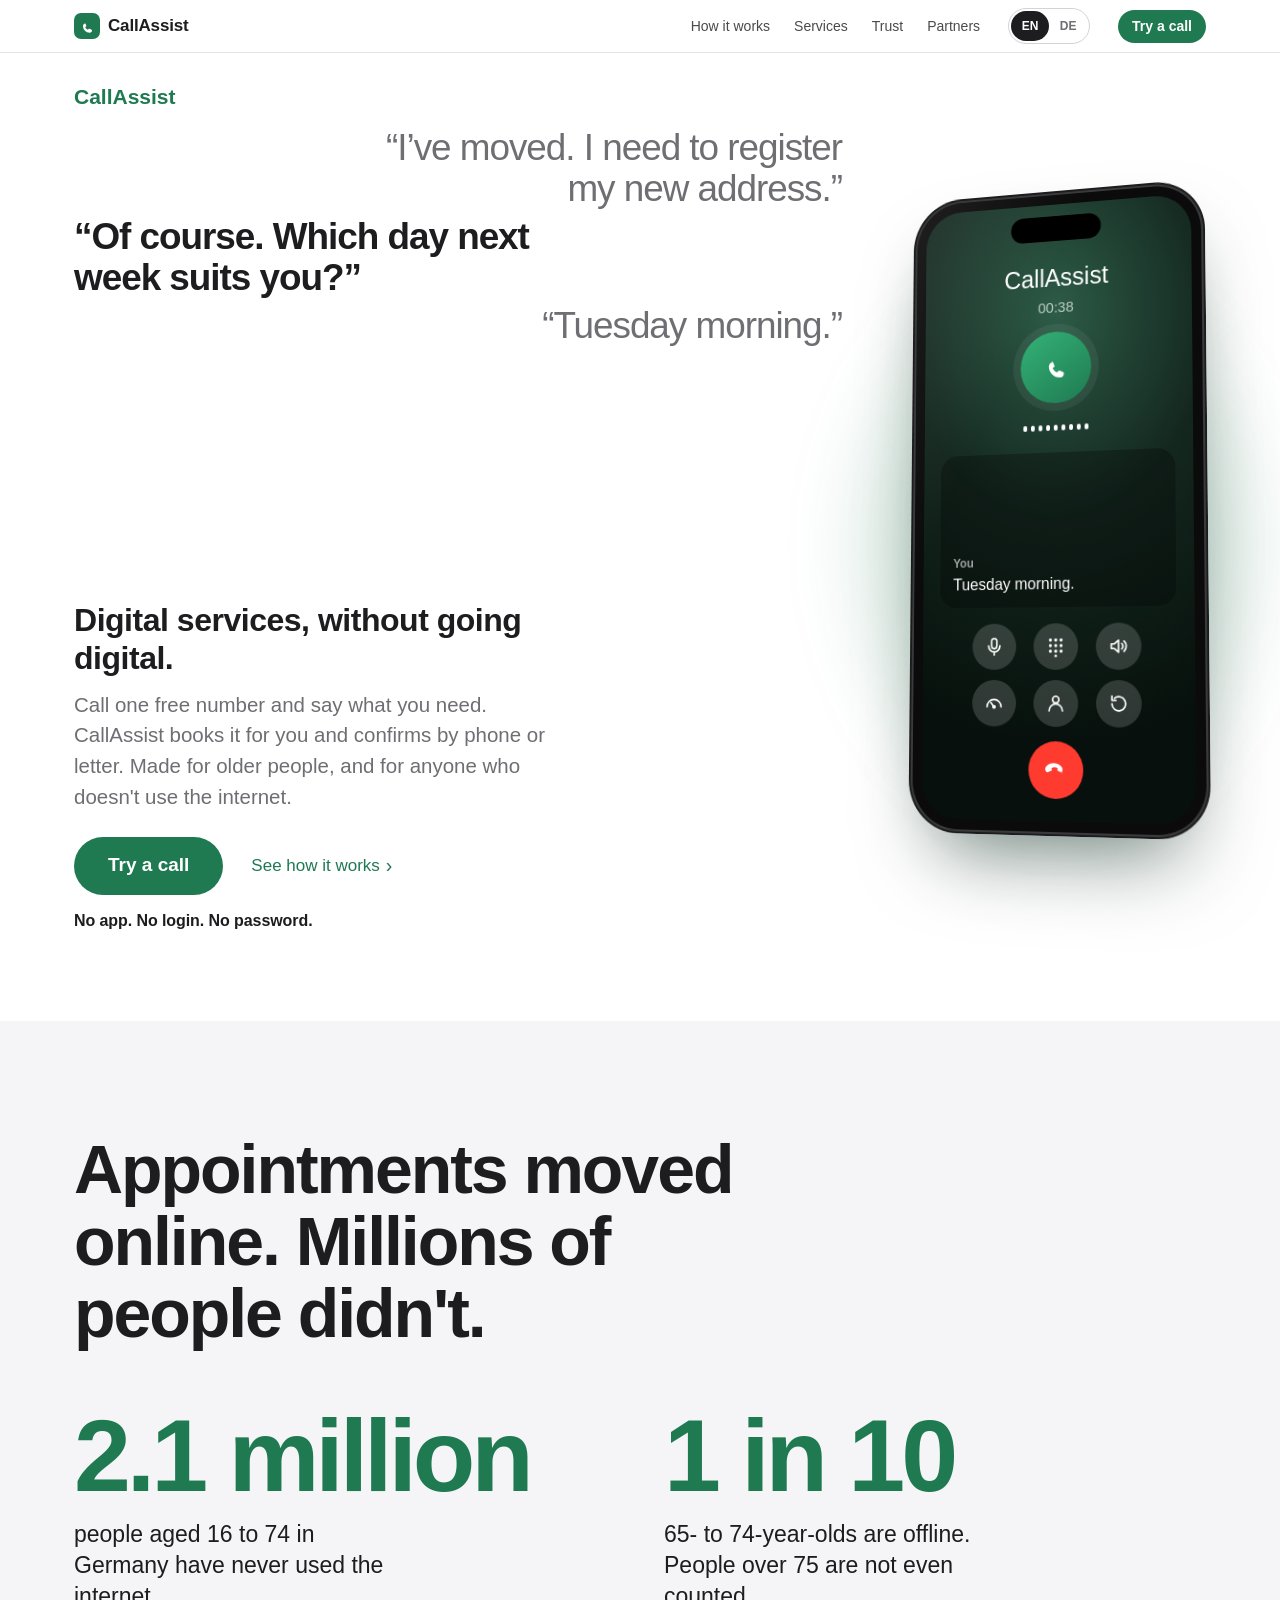
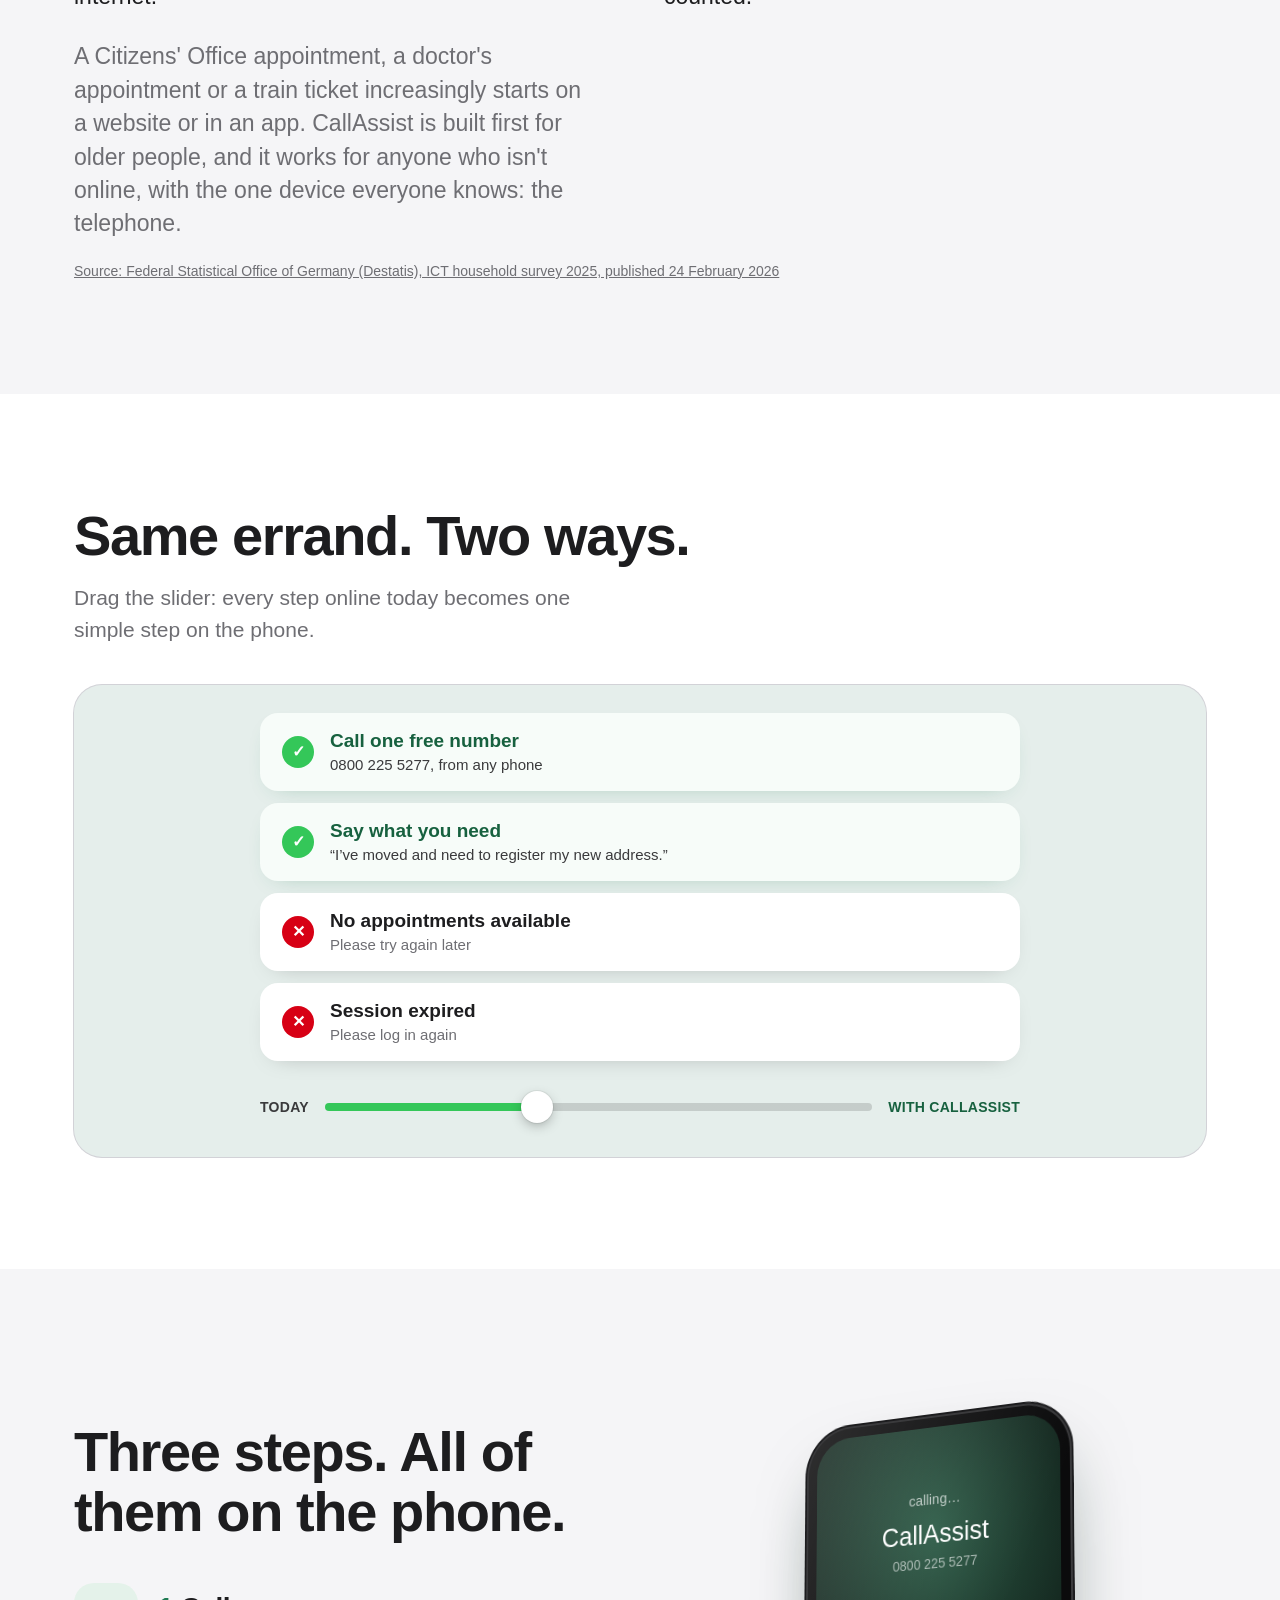
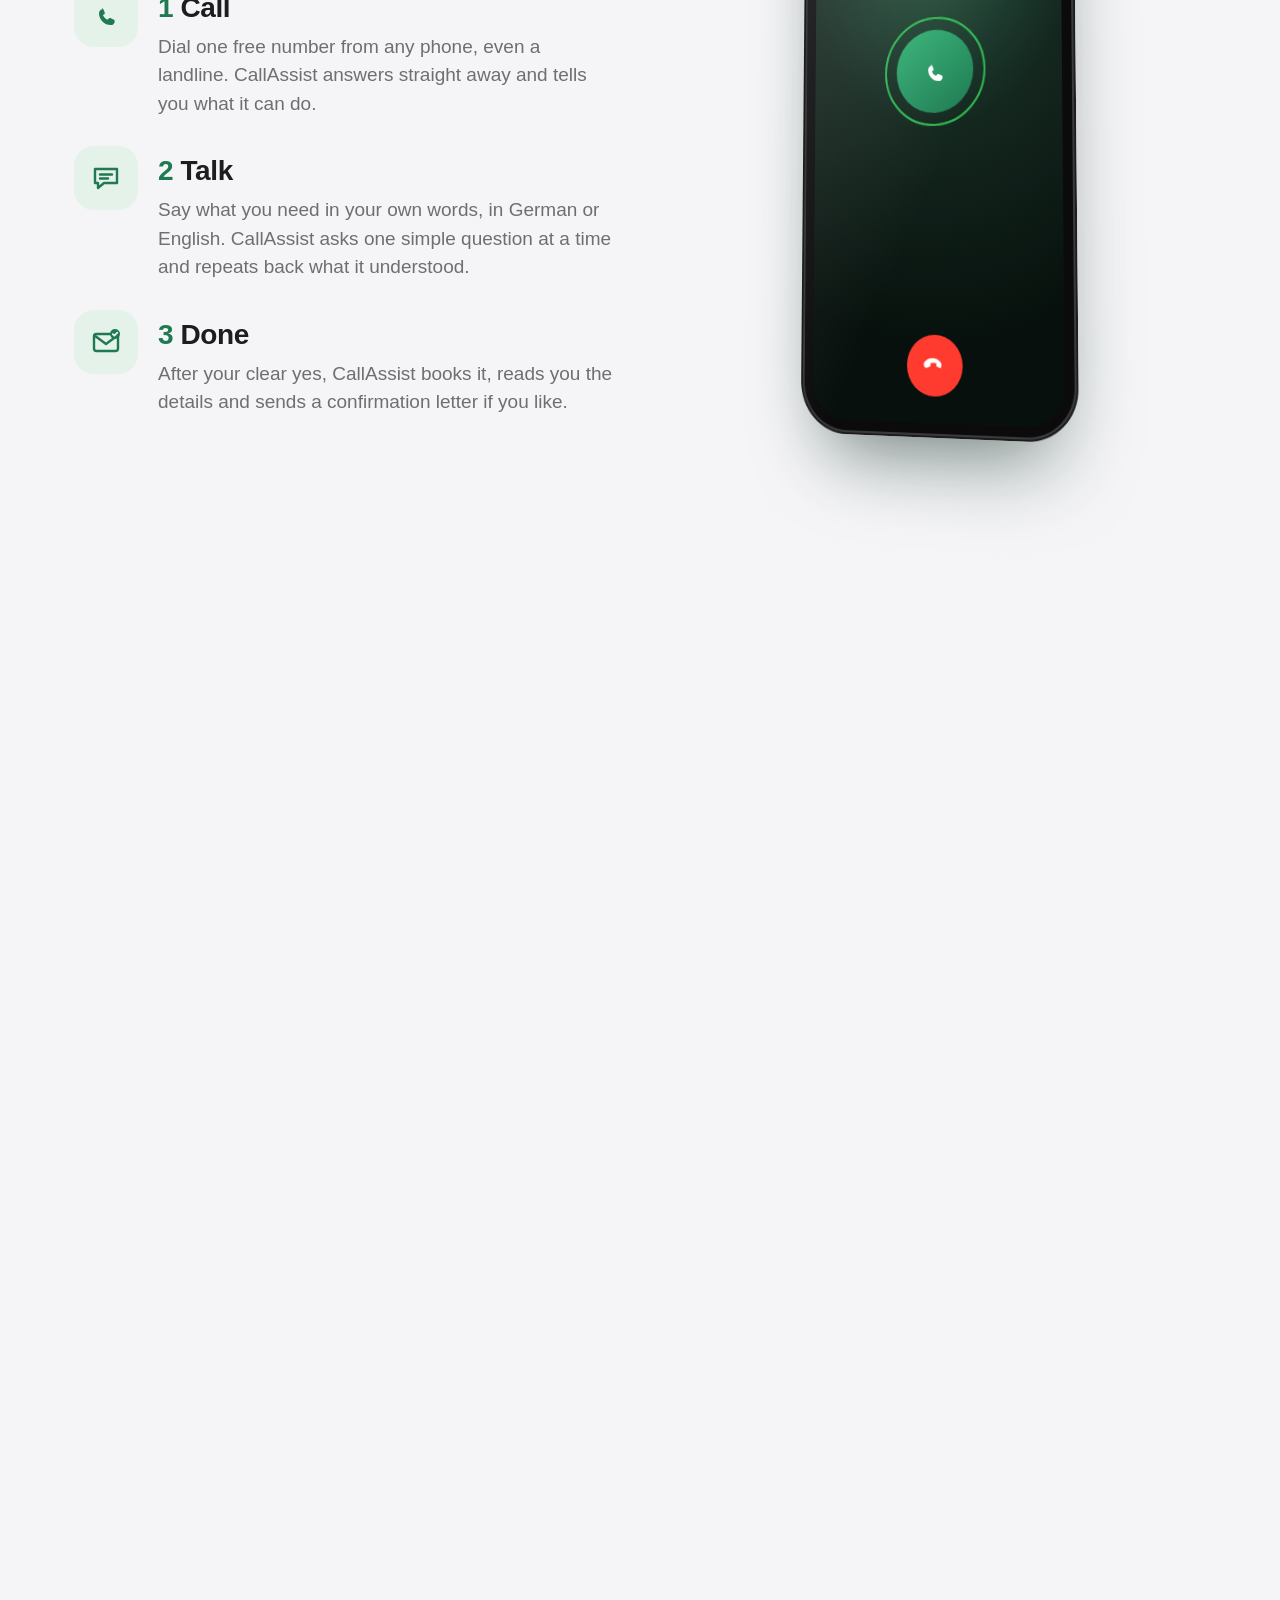
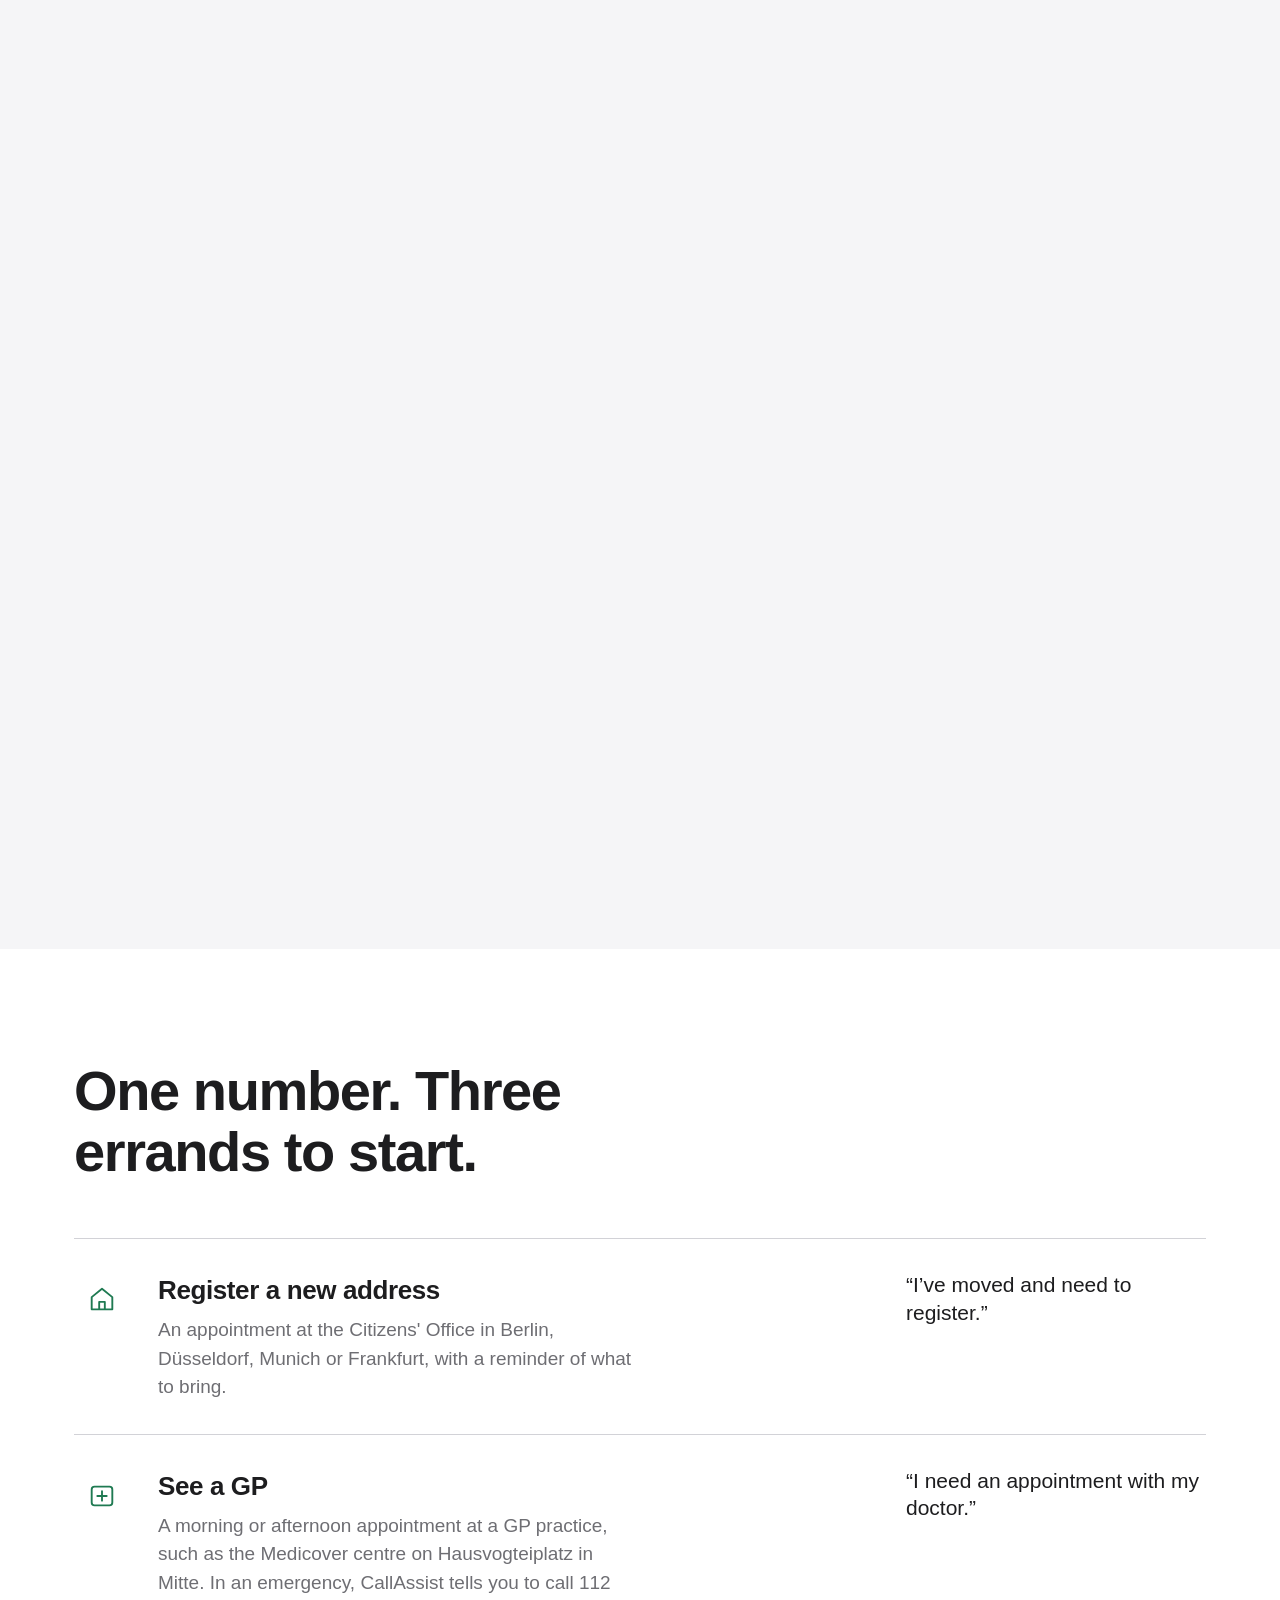
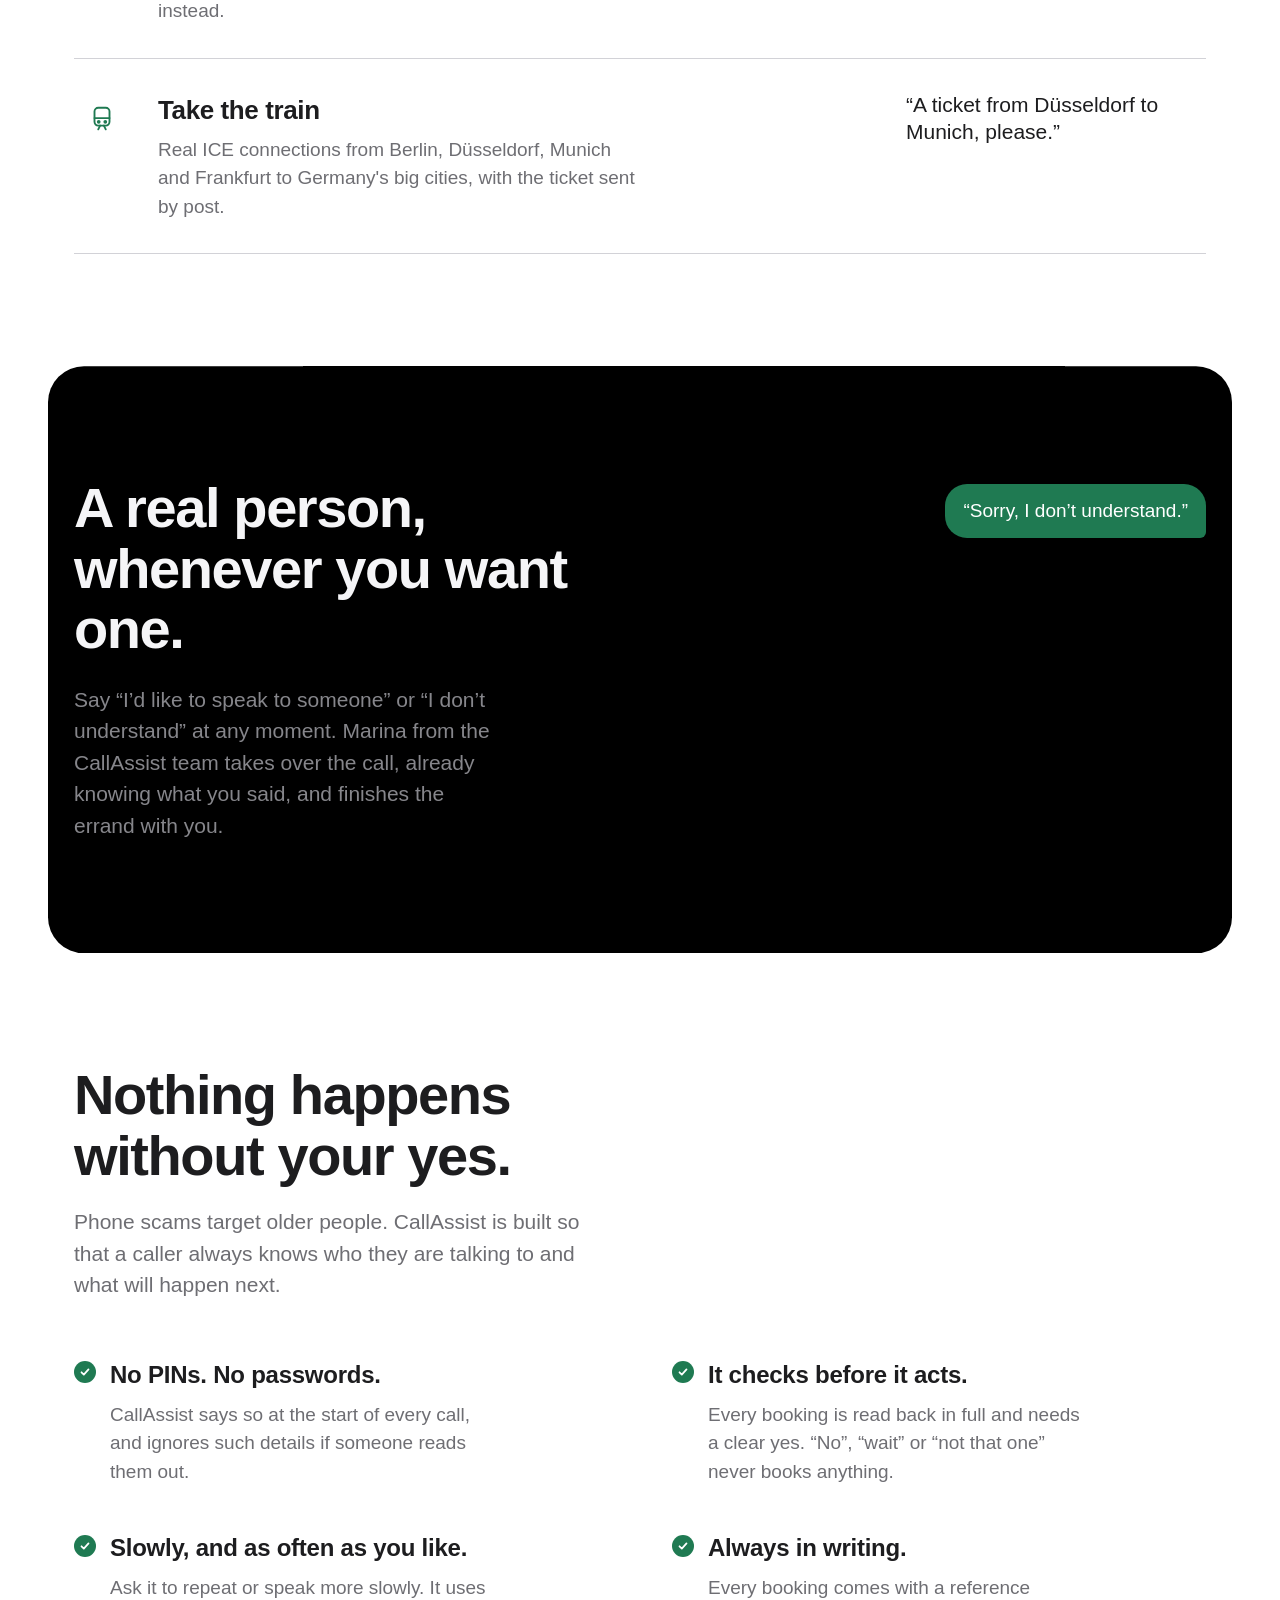
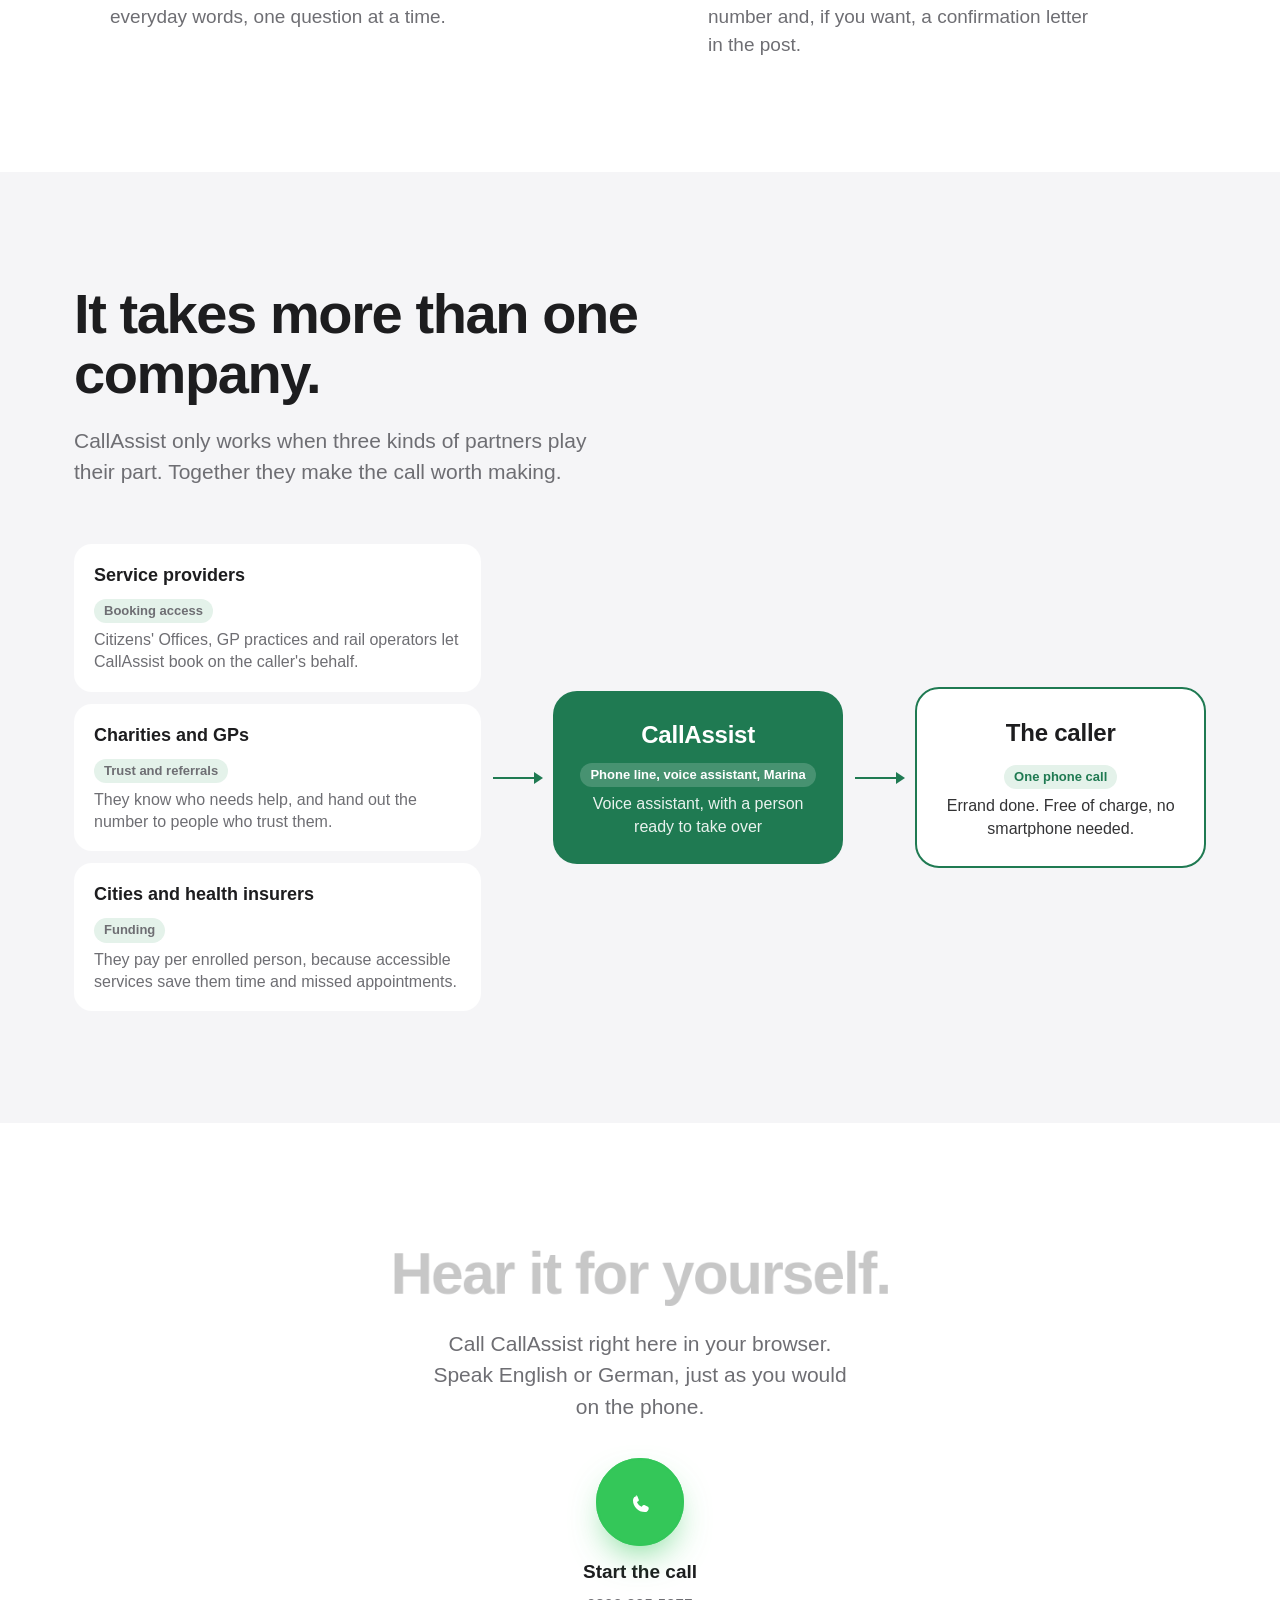
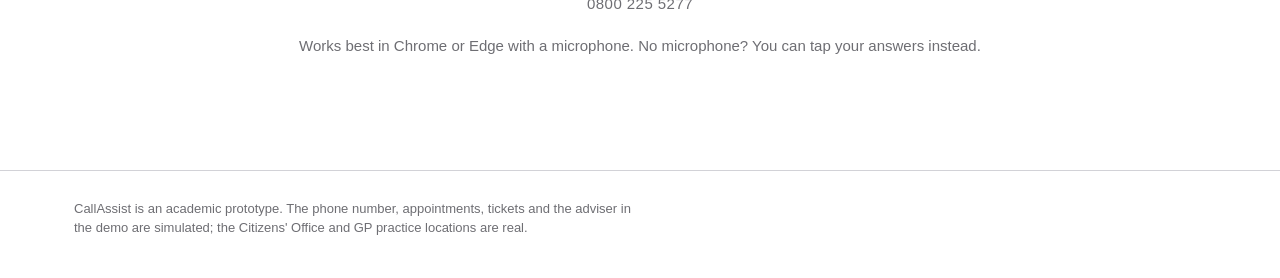
==== commit 794431d5: "Before/after: rows flip from problem to fix instead of a half-and-half wipe A wipe always left half " ====
--- a/index.html
+++ b/index.html
@@ -6,7 +6,7 @@
     <meta name="description" content="CallAssist: one phone call replaces apps and websites. Say what you need; CallAssist books it and confirms by phone or letter." />
     <title>CallAssist</title>
     <link rel="icon" href="data:image/svg+xml,%3Csvg xmlns='http://www.w3.org/2000/svg' viewBox='0 0 64 64'%3E%3Crect width='64' height='64' rx='16' fill='%231F7A52'/%3E%3Cpath d='M22 16c2 0 3 1 4 3l3 7c1 2 0 3-1 4l-3 2c2 5 6 9 11 11l2-3c1-1 2-2 4-1l7 3c2 1 3 2 3 4 0 5-4 9-9 9-15 0-27-12-27-27 0-5 4-10 9-10z' fill='white'/%3E%3C/svg%3E" />
-    <link rel="stylesheet" href="landing.css?v=20260926212524" />
+    <link rel="stylesheet" href="landing.css?v=20260926212855" />
   </head>
   <body>
     <a class="skip-link" href="#main" data-i18n="skip">Skip to content</a>
@@ -98,28 +98,31 @@
       <section class="compare" aria-labelledby="compare-title">
         <div class="wrap">
           <h2 id="compare-title" class="section-title" data-i18n="cmpTitle">Same errand. Two ways.</h2>
-          <p class="compare-lead" data-i18n="cmpLead">Drag the handle across: every step online today becomes one simple step on the phone.</p>
+          <p class="compare-lead" data-i18n="cmpLead">Drag the slider: every step online today becomes one simple step on the phone.</p>
           <div class="ba" id="ba">
-            <div class="ba-pane ba-before">
-              <p class="ba-tag" data-i18n="baBefore">Today</p>
-              <ol class="ba-rows">
-                <li><span class="ba-icon" aria-hidden="true">✕</span><div><b data-i18n="b1">Download the app</b><span data-i18n="b1s">App Store · 214 MB</span></div></li>
-                <li><span class="ba-icon" aria-hidden="true">✕</span><div><b data-i18n="b2">Create a password</b><span class="ba-err" data-i18n="b2s">Must contain a number and a special character</span></div></li>
-                <li><span class="ba-icon" aria-hidden="true">✕</span><div><b data-i18n="b3">No appointments available</b><span data-i18n="b3s">Please try again later</span></div></li>
-                <li><span class="ba-icon" aria-hidden="true">✕</span><div><b data-i18n="b4">Session expired</b><span data-i18n="b4s">Please log in again</span></div></li>
-              </ol>
-            </div>
-            <div class="ba-pane ba-after">
-              <p class="ba-tag" data-i18n="baAfter">With CallAssist</p>
-              <ol class="ba-rows">
-                <li><span class="ba-icon" aria-hidden="true">✓</span><div><b data-i18n="a1">Call one free number</b><span data-i18n="a1s">0800 225 5277, from any phone</span></div></li>
-                <li><span class="ba-icon" aria-hidden="true">✓</span><div><b data-i18n="a2">Say what you need</b><span data-i18n="a2s">“I’ve moved and need to register my new address.”</span></div></li>
-                <li><span class="ba-icon" aria-hidden="true">✓</span><div><b data-i18n="a3">Booked: Tuesday, 9:40</b><span data-i18n="a3s">Citizens’ Office, Mitte Town Hall</span></div></li>
-                <li><span class="ba-icon" aria-hidden="true">✓</span><div><b data-i18n="a4">Confirmation by letter</b><span data-i18n="a4s">Arrives within two working days</span></div></li>
-              </ol>
-            </div>
-            <div class="ba-handle" aria-hidden="true"><span>‹ ›</span></div>
-            <input class="ba-range" type="range" min="0" max="100" value="50" aria-label="Slide to compare today with CallAssist" data-i18n-label="cmpRange" />
+            <ol class="ba-rows">
+              <li>
+                <div class="face before"><span class="ba-icon" aria-hidden="true">✕</span><div><b data-i18n="b1">Download the app</b><span class="sub" data-i18n="b1s">App Store · 214 MB</span></div></div>
+                <div class="face after"><span class="ba-icon" aria-hidden="true">✓</span><div><b data-i18n="a1">Call one free number</b><span class="sub" data-i18n="a1s">0800 225 5277, from any phone</span></div></div>
+              </li>
+              <li>
+                <div class="face before"><span class="ba-icon" aria-hidden="true">✕</span><div><b data-i18n="b2">Create a password</b><span class="sub ba-err" data-i18n="b2s">Must contain a number and a special character</span></div></div>
+                <div class="face after"><span class="ba-icon" aria-hidden="true">✓</span><div><b data-i18n="a2">Say what you need</b><span class="sub" data-i18n="a2s">“I’ve moved and need to register my new address.”</span></div></div>
+              </li>
+              <li>
+                <div class="face before"><span class="ba-icon" aria-hidden="true">✕</span><div><b data-i18n="b3">No appointments available</b><span class="sub" data-i18n="b3s">Please try again later</span></div></div>
+                <div class="face after"><span class="ba-icon" aria-hidden="true">✓</span><div><b data-i18n="a3">Booked: Tuesday, 9:40</b><span class="sub" data-i18n="a3s">Citizens’ Office, Mitte Town Hall</span></div></div>
+              </li>
+              <li>
+                <div class="face before"><span class="ba-icon" aria-hidden="true">✕</span><div><b data-i18n="b4">Session expired</b><span class="sub" data-i18n="b4s">Please log in again</span></div></div>
+                <div class="face after"><span class="ba-icon" aria-hidden="true">✓</span><div><b data-i18n="a4">Confirmation by letter</b><span class="sub" data-i18n="a4s">Arrives within two working days</span></div></div>
+              </li>
+            </ol>
+            <div class="ba-control">
+              <span class="ba-end" data-i18n="baBefore">Today</span>
+              <input class="ba-range" type="range" min="0" max="100" value="0" aria-label="Slide from today to CallAssist" data-i18n-label="cmpRange" />
+              <span class="ba-end on" data-i18n="baAfter">With CallAssist</span>
+            </div>
           </div>
         </div>
       </section>
@@ -289,6 +292,6 @@
       </div>
     </footer>
 
-    <script src="landing.js?v=20260926212524"></script>
+    <script src="landing.js?v=20260926212855"></script>
   </body>
 </html>
--- a/landing.css
+++ b/landing.css
@@ -145,33 +145,39 @@
 
 /* ------------------------------------------------------------------ before / after */
 .compare-lead { color: var(--muted); font-size: 21px; max-width: 44ch; margin-top: 16px; }
-.ba { --pos: 50%; position: relative; height: 460px; margin-top: 40px; border-radius: 28px; overflow: hidden; user-select: none; box-shadow: 0 0 0 1px var(--line); }
-.ba-pane { position: absolute; inset: 0; }
-.ba-before { background: repeating-linear-gradient(0deg, transparent 0 31px, color-mix(in srgb, var(--line) 45%, transparent) 31px 32px), #eceef1; }
-.ba-after { background: radial-gradient(90% 90% at 80% 50%, #d7eee1, #f4faf6 70%); clip-path: inset(0 0 0 var(--pos)); }
-.ba-tag { position: absolute; top: 20px; margin: 0; padding: 5px 12px; border-radius: 999px; font-size: 13px; font-weight: 700; letter-spacing: .02em; text-transform: uppercase; }
-.ba-before .ba-tag { left: 22px; background: rgba(0, 0, 0, .07); color: #3a3a3c; }
-.ba-after .ba-tag { right: 22px; background: var(--brand); color: #fff; }
-/* Both sides share the same four rows in the same places, so the handle turns each problem into its fix. */
-.ba-rows { list-style: none; margin: 0; padding: 0; position: absolute; left: 50%; top: 72px; bottom: 28px; transform: translateX(-50%); width: min(760px, 86%); display: grid; grid-template-rows: repeat(4, 1fr); gap: 12px; }
-.ba-rows li { display: flex; align-items: center; gap: 16px; padding: 0 22px; border-radius: 18px; }
-.ba-rows b { display: block; font-size: 19px; font-weight: 600; line-height: 1.25; }
-.ba-rows span:not(.ba-icon) { display: block; font-size: 15px; line-height: 1.35; margin-top: 2px; }
+.ba {
+  --p: 0; position: relative; margin-top: 40px; padding: 28px; border-radius: 28px; box-shadow: 0 0 0 1px var(--line); overflow-x: clip;
+  background: color-mix(in srgb, #d9efe2 calc(var(--p) * 100%), #eceef1);
+}
+.ba-rows { list-style: none; margin: 0 auto; padding: 0; max-width: 760px; display: grid; gap: 12px; }
+/* Each row has two faces; it turns over from the problem to its fix. */
+.ba-rows li { display: grid; perspective: 900px; }
+.face {
+  grid-area: 1 / 1; display: flex; align-items: center; gap: 16px; min-height: 78px; padding: 12px 22px; border-radius: 18px;
+  backface-visibility: hidden; transition: transform .6s cubic-bezier(.3, 1.2, .5, 1), opacity .3s ease; color: #1d1d1f;
+}
+.face b { display: block; font-size: 19px; font-weight: 600; line-height: 1.25; }
+.face .sub { display: block; font-size: 15px; line-height: 1.35; margin-top: 2px; }
+.face.before { background: #fff; box-shadow: 0 8px 24px -16px rgba(0, 0, 0, .35); }
+.face.before .sub { color: #6e6e73; }
+.face.before .sub.ba-err { color: #d70015; }
+.face.after { background: #f7fcf9; box-shadow: 0 8px 24px -16px rgba(31, 122, 82, .45); transform: rotateX(-180deg); }
+.face.after b { color: #17613f; }
+.face.after .sub { color: #3a3a3c; }
+.ba-rows li.fixed .face.before { transform: rotateX(180deg); }
+.ba-rows li.fixed .face.after { transform: none; }
 .ba-icon { flex: none; width: 32px; height: 32px; border-radius: 50%; display: grid; place-items: center; font-size: 16px; font-weight: 700; color: #fff; }
-.ba-before .ba-rows li { background: #fff; color: #1d1d1f; box-shadow: 0 8px 24px -16px rgba(0, 0, 0, .35); }
-.ba-before .ba-rows span:not(.ba-icon) { color: #6e6e73; }
-.ba-before .ba-icon { background: #d70015; }
-.ba-before .ba-err { color: #d70015 !important; }
-/* Fixes read from the right, so the default half-and-half view shows problem left, fix right. */
-.ba-after .ba-rows li { flex-direction: row-reverse; text-align: right; background: rgba(255, 255, 255, .72); color: #1d1d1f; box-shadow: 0 8px 24px -16px rgba(31, 122, 82, .45); }
-.ba-after .ba-rows b { color: #17613f; }
-.ba-after .ba-rows span:not(.ba-icon) { color: #3a3a3c; }
-.ba-after .ba-icon { background: #34c759; }
-.ba-handle { position: absolute; top: 0; bottom: 0; left: var(--pos); width: 2px; margin-left: -1px; background: #fff; box-shadow: 0 0 12px rgba(0, 0, 0, .25); pointer-events: none; }
-.ba-handle span { position: absolute; top: 50%; left: 50%; transform: translate(-50%, -50%); width: 48px; height: 48px; border-radius: 50%; background: #fff; color: #1d1d1f; display: grid; place-items: center; font-size: 17px; font-weight: 700; letter-spacing: .1em; box-shadow: 0 6px 20px -6px rgba(0, 0, 0, .4); transition: transform .2s ease; }
-.ba:hover .ba-handle span { transform: translate(-50%, -50%) scale(1.08); }
-.ba-range { position: absolute; inset: 0; width: 100%; height: 100%; margin: 0; opacity: 0; cursor: ew-resize; touch-action: pan-y; }
-.ba:has(.ba-range:focus-visible) { outline: 3px solid var(--focus); outline-offset: 4px; }
+.face.before .ba-icon { background: #d70015; }
+.face.after .ba-icon { background: #34c759; }
+.ba-control { display: flex; align-items: center; gap: 16px; max-width: 760px; margin: 24px auto 0; }
+.ba-end { flex: none; font-size: 14px; font-weight: 700; letter-spacing: .02em; text-transform: uppercase; color: #3a3a3c; }
+.ba-end.on { color: #17613f; }
+.ba-range { flex: 1; min-width: 0; height: 44px; margin: 0; background: none; cursor: pointer; -webkit-appearance: none; appearance: none; }
+.ba-range::-webkit-slider-runnable-track { height: 8px; border-radius: 4px; background: linear-gradient(90deg, #34c759 calc(var(--p) * 100%), rgba(0, 0, 0, .14) 0); }
+.ba-range::-moz-range-track { height: 8px; border-radius: 4px; background: linear-gradient(90deg, #34c759 calc(var(--p) * 100%), rgba(0, 0, 0, .14) 0); }
+.ba-range::-webkit-slider-thumb { -webkit-appearance: none; width: 32px; height: 32px; margin-top: -12px; border-radius: 50%; background: #fff; border: 0; box-shadow: 0 4px 14px -4px rgba(0, 0, 0, .45), 0 0 0 1px rgba(0, 0, 0, .06); }
+.ba-range::-moz-range-thumb { width: 32px; height: 32px; border-radius: 50%; background: #fff; border: 0; box-shadow: 0 4px 14px -4px rgba(0, 0, 0, .45); }
+.ba-range:focus-visible { outline: 3px solid var(--focus); outline-offset: 4px; border-radius: 8px; }
 
 /* The closing button carries the (demo) number, like a real service. */
 .call-cta-number { color: var(--muted); font-size: 15px; letter-spacing: .03em; font-variant-numeric: tabular-nums; margin-top: -6px; }
@@ -263,14 +269,14 @@
   .arrow { width: 2px; height: 36px; justify-self: center; }
   .arrow i { top: 0; left: -3px; }
   .js .flow.in .arrow i { animation-name: flow-y; }
-  .ba { height: 540px; }
-  .ba-tag { font-size: 11px; top: 14px; }
-  .ba-before .ba-tag { left: 12px; } .ba-after .ba-tag { right: 12px; }
-  .ba-rows { top: 56px; bottom: 16px; width: calc(100% - 24px); gap: 8px; }
-  .ba-rows li { gap: 10px; padding: 0 12px; border-radius: 14px; }
-  .ba-rows b { font-size: 15px; }
-  .ba-rows span:not(.ba-icon) { font-size: 12.5px; }
-  .ba-icon { width: 24px; height: 24px; font-size: 12px; }
+  .ba { padding: 16px; border-radius: 22px; }
+  .ba-rows { gap: 8px; }
+  .face { gap: 12px; min-height: 72px; padding: 10px 14px; border-radius: 14px; }
+  .face b { font-size: 16px; }
+  .face .sub { font-size: 13px; }
+  .ba-icon { width: 26px; height: 26px; font-size: 13px; }
+  .ba-control { gap: 10px; margin-top: 16px; }
+  .ba-end { font-size: 11px; }
   .arrow::after { right: auto; left: -5px; top: auto; bottom: -2px; border: 6px solid transparent; border-top: 9px solid var(--brand); border-bottom: 0; }
 }
 @media (max-width: 420px) {
@@ -433,6 +439,7 @@
   .js .reveal, .js .handover .bubble { opacity: 1; transform: none; filter: none; transition: none; }
   .js .flow .arrow { transform: none; }
   .js .flow.in .arrow i, .phone-stage::before { animation: none; }
+  .face { transition: none; }
   .phone3d, .phone-stage .phone3d.floating { animation: none; transition: none; }
   .js .phone-stage .phone3d.entering { transform: rotateX(var(--rx)) rotateY(var(--ry)); opacity: 1; }
   .call-cta-button::before, .call-cta-button::after, .ss-rings span { animation: none; opacity: 0; }
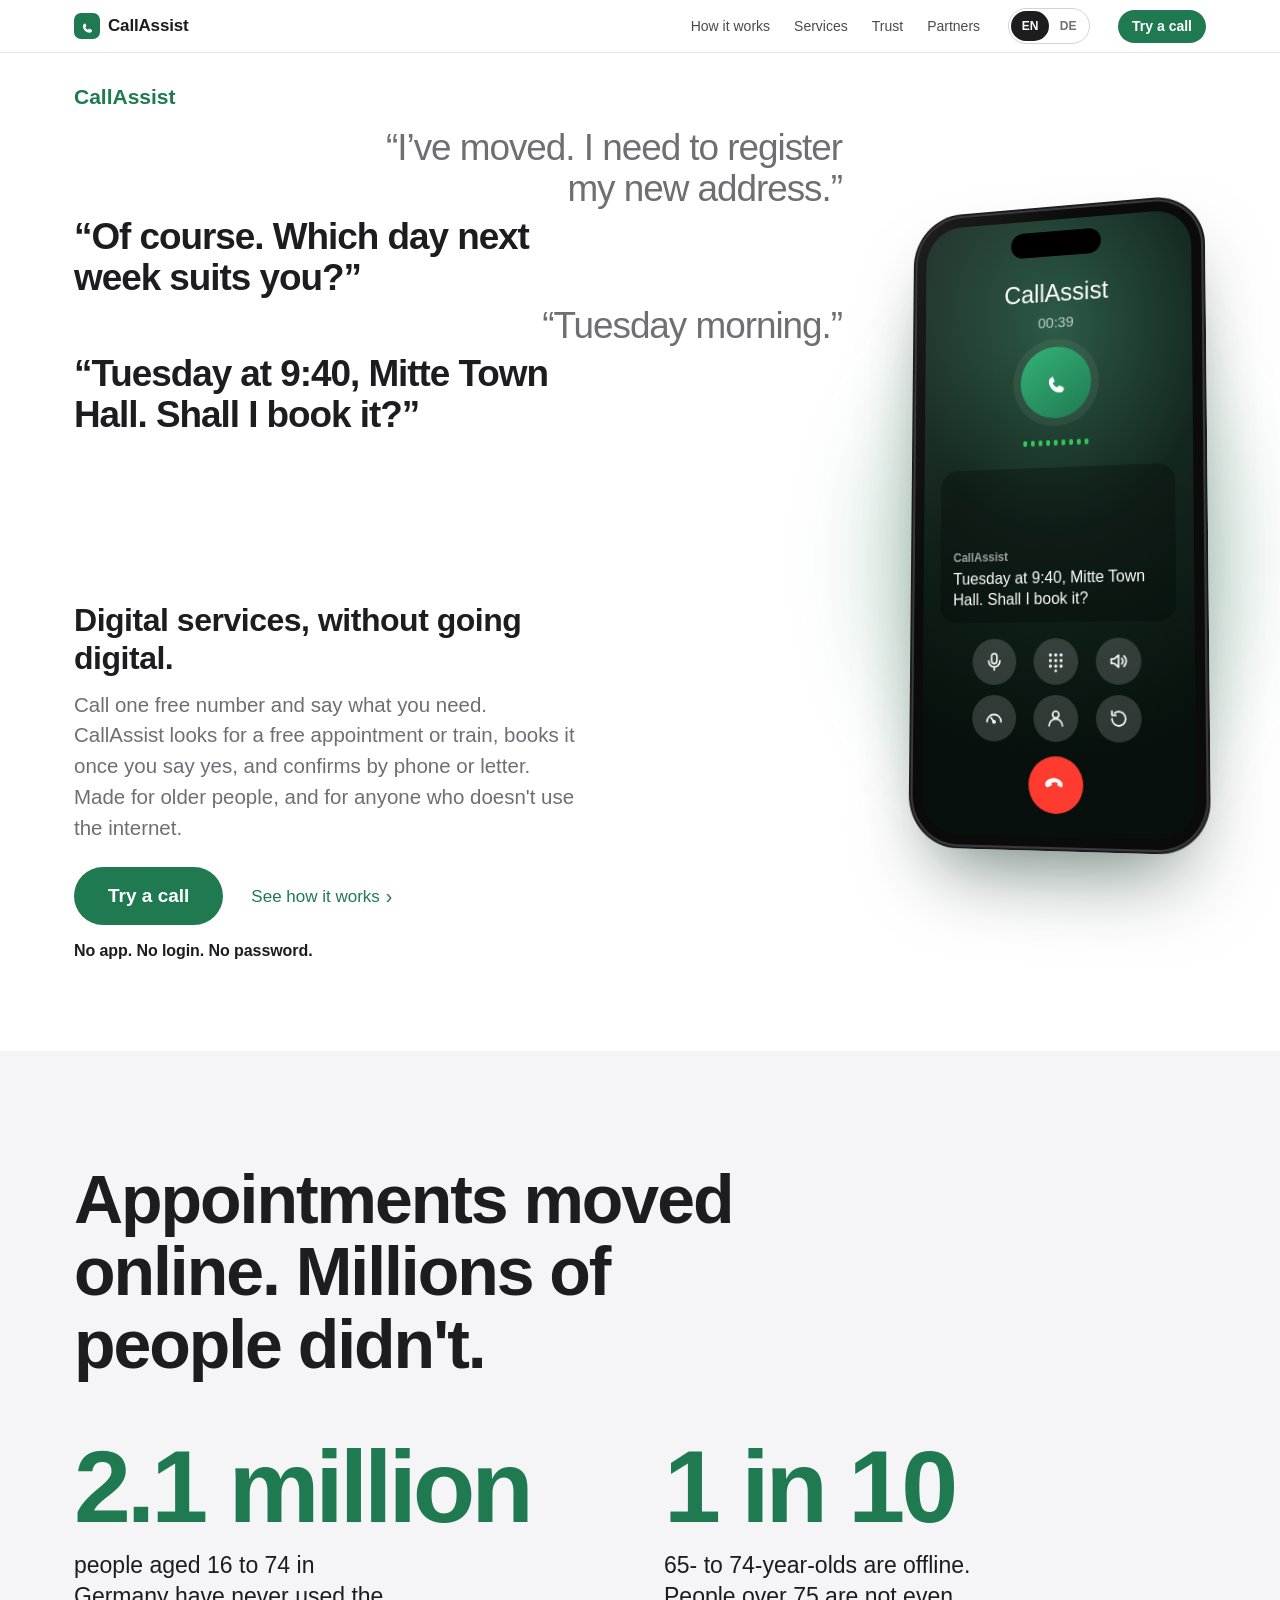
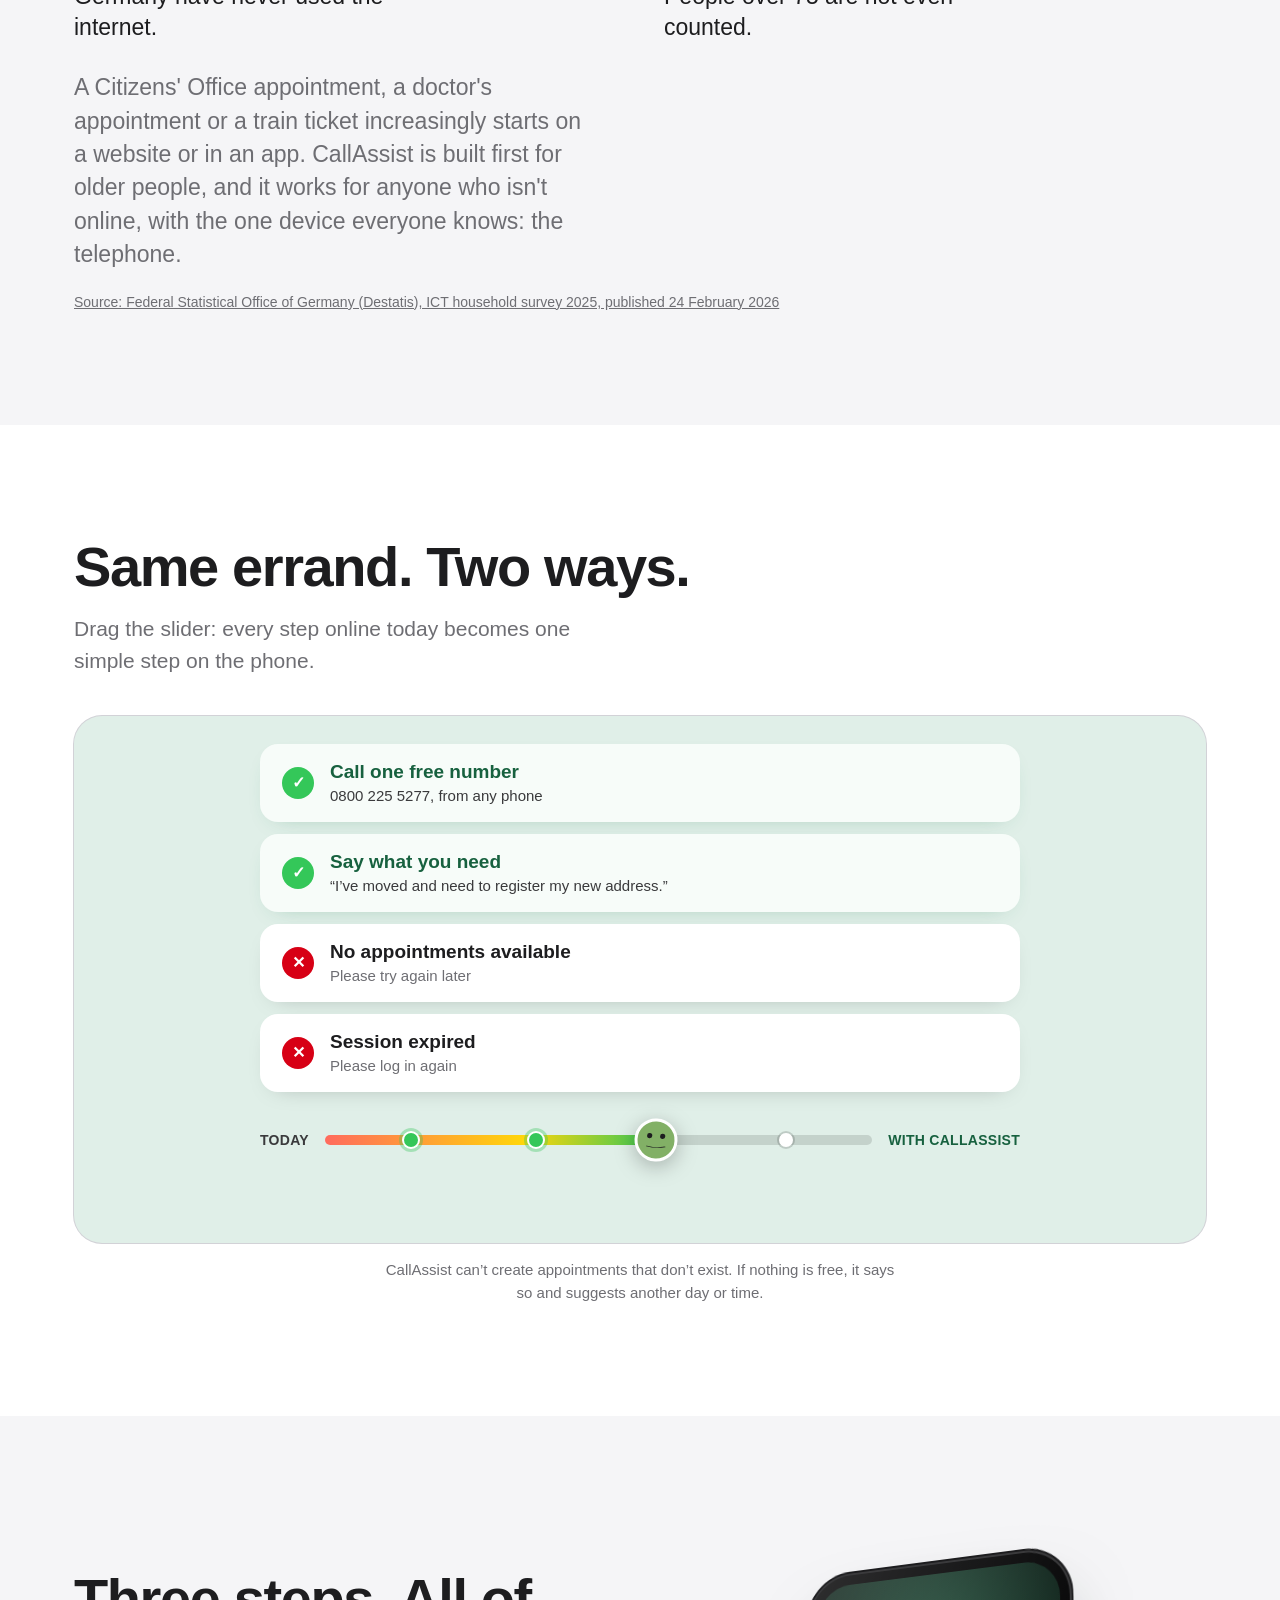
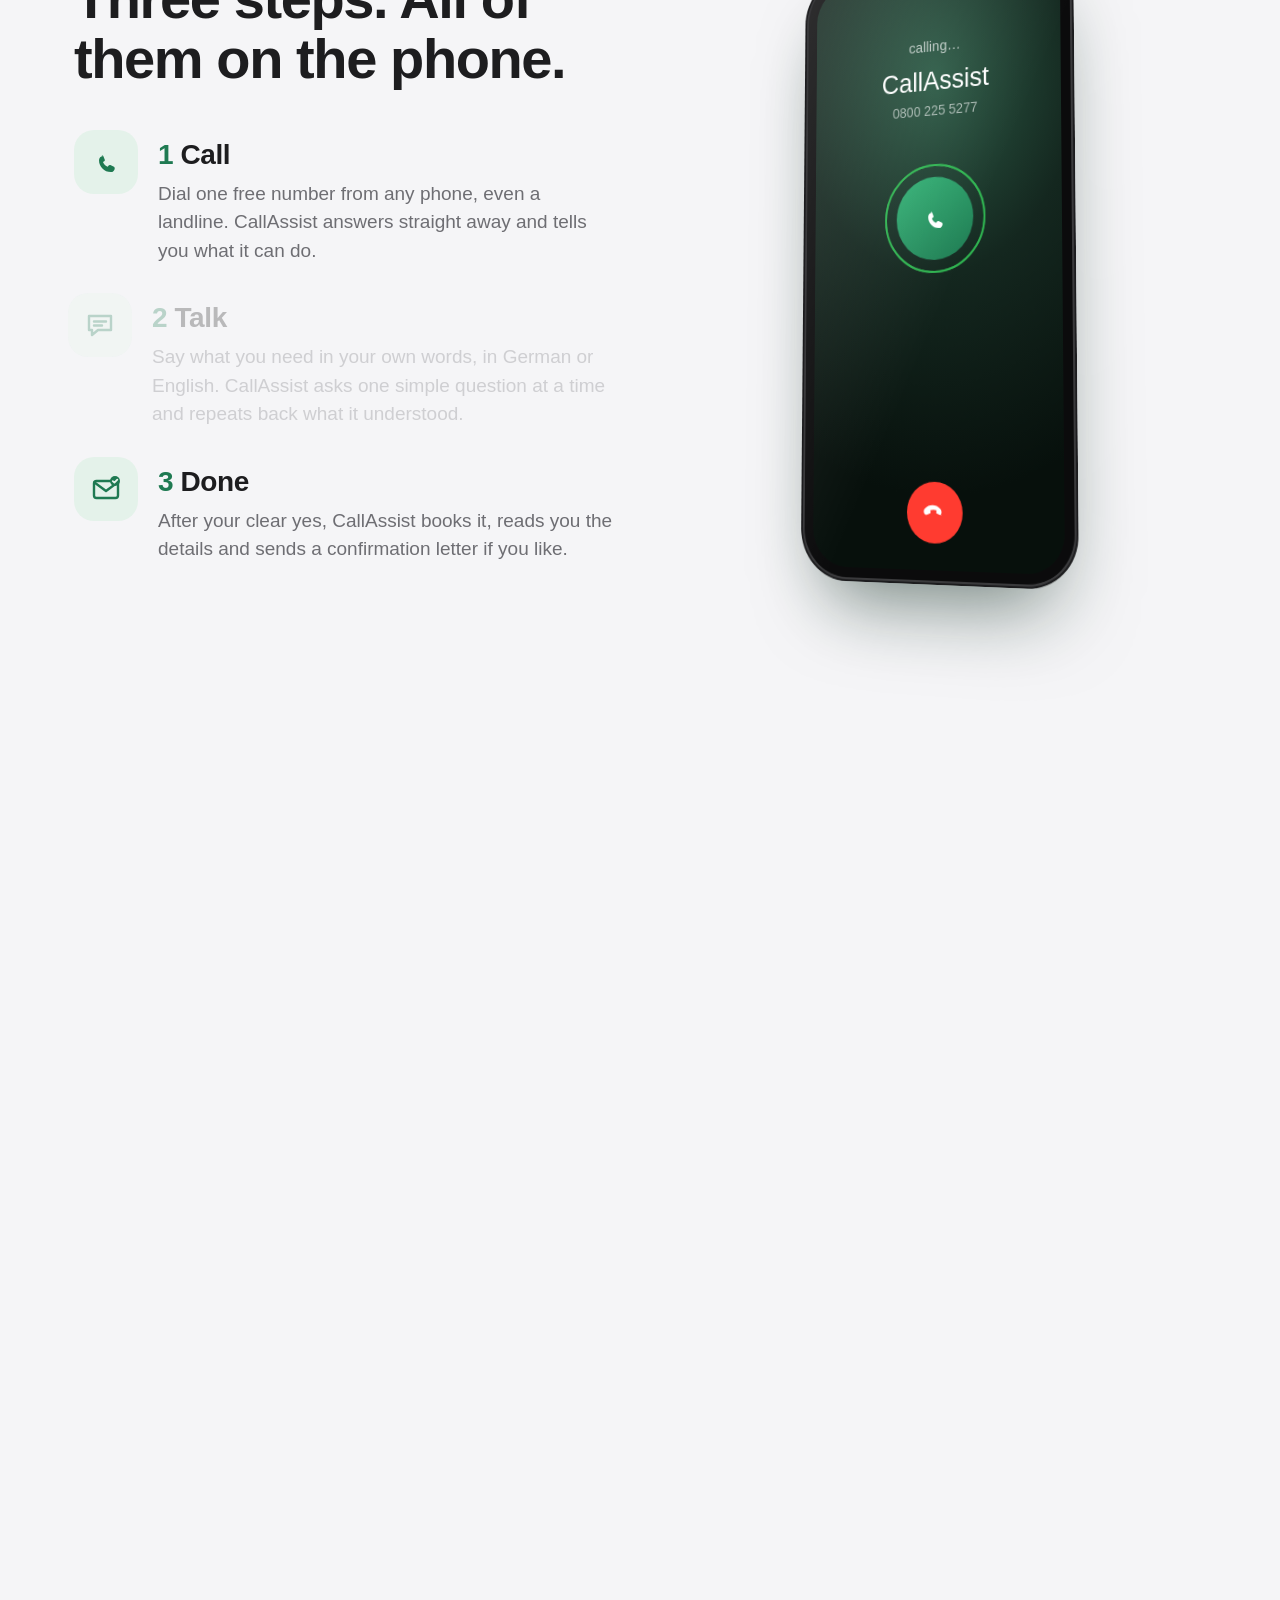
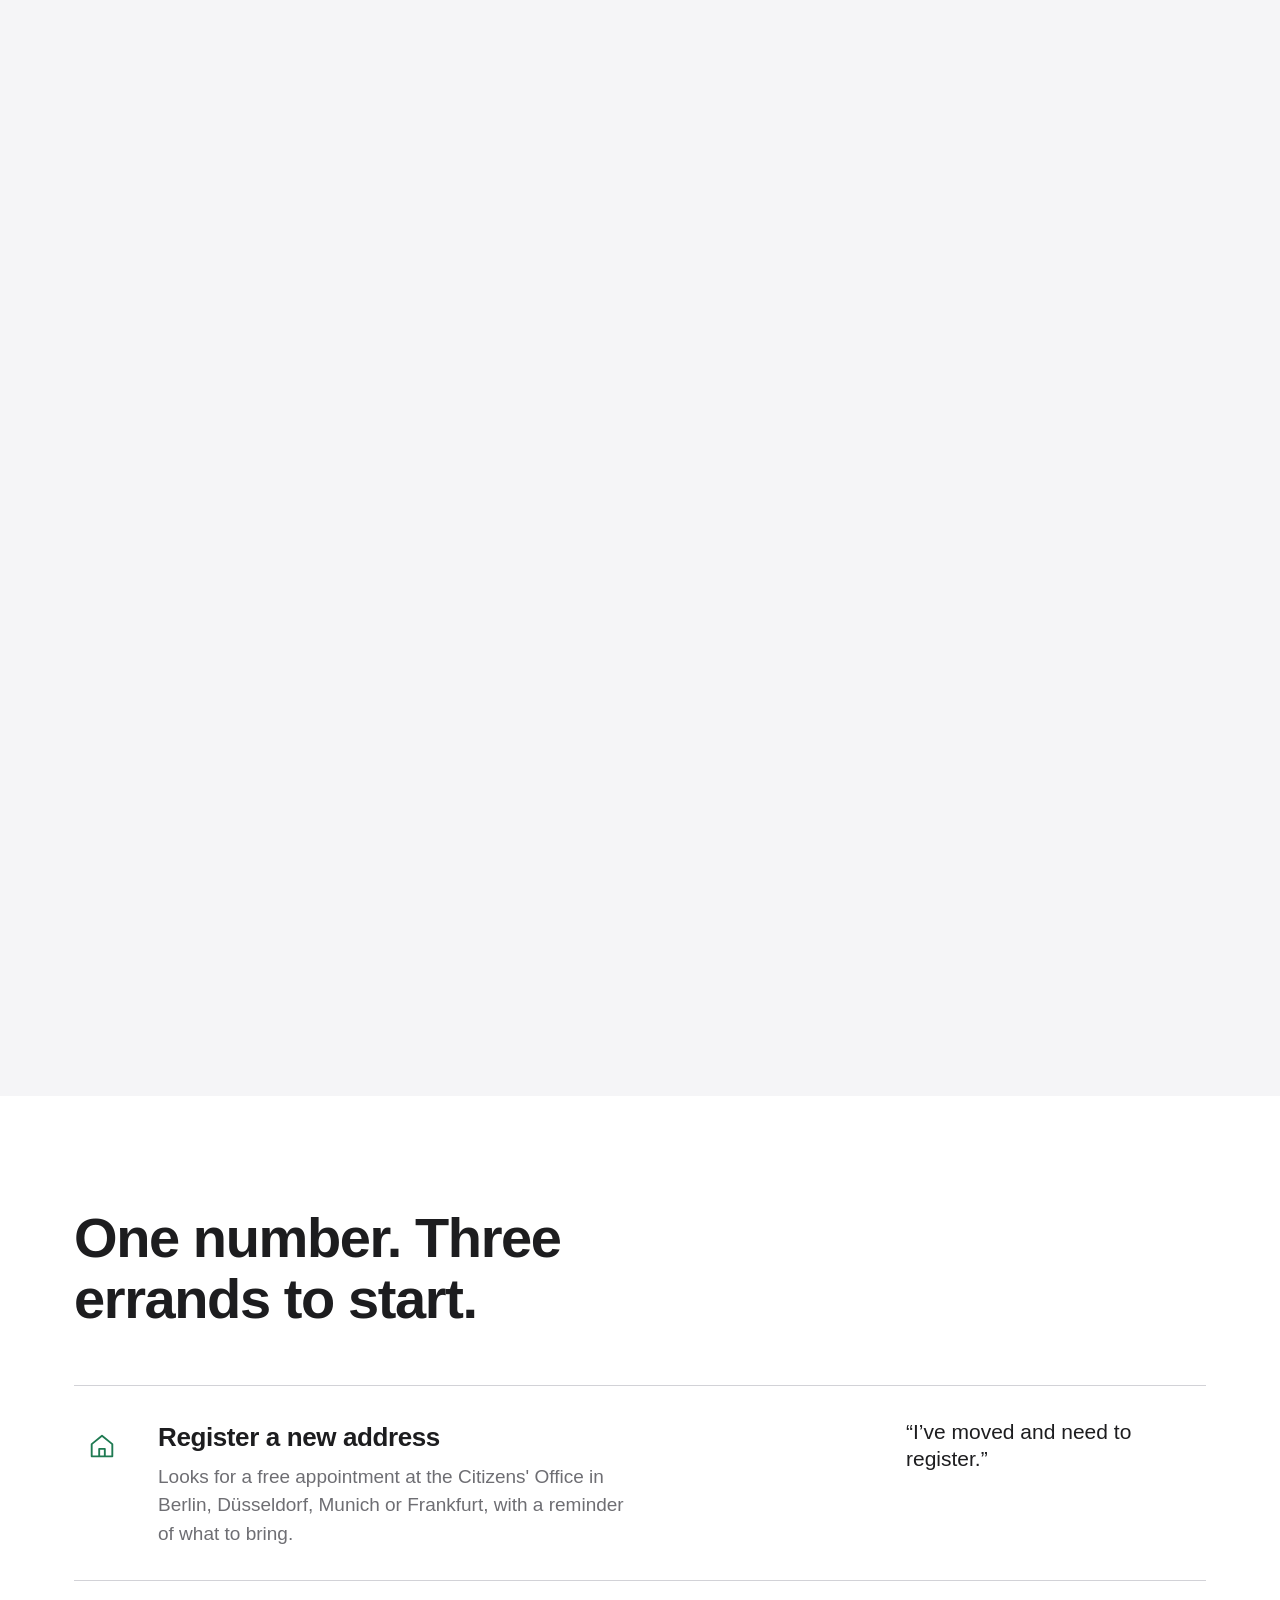
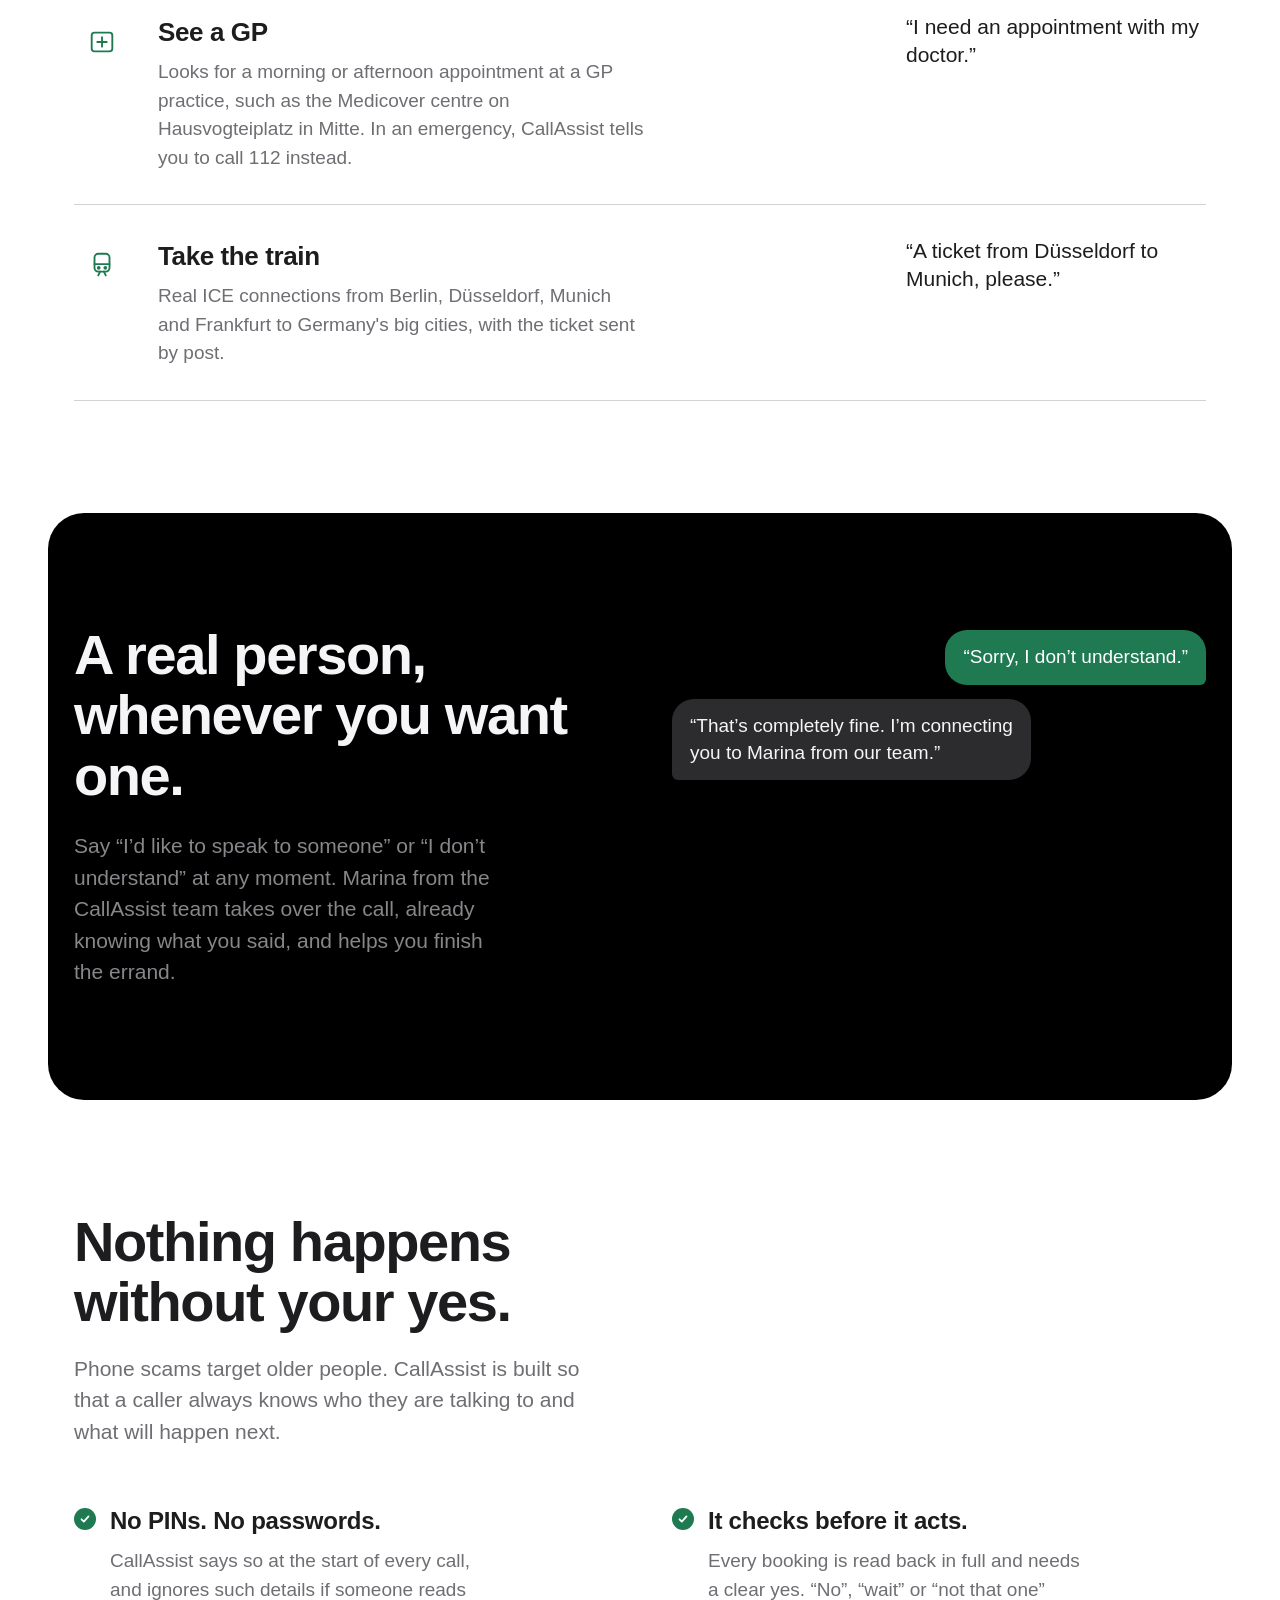
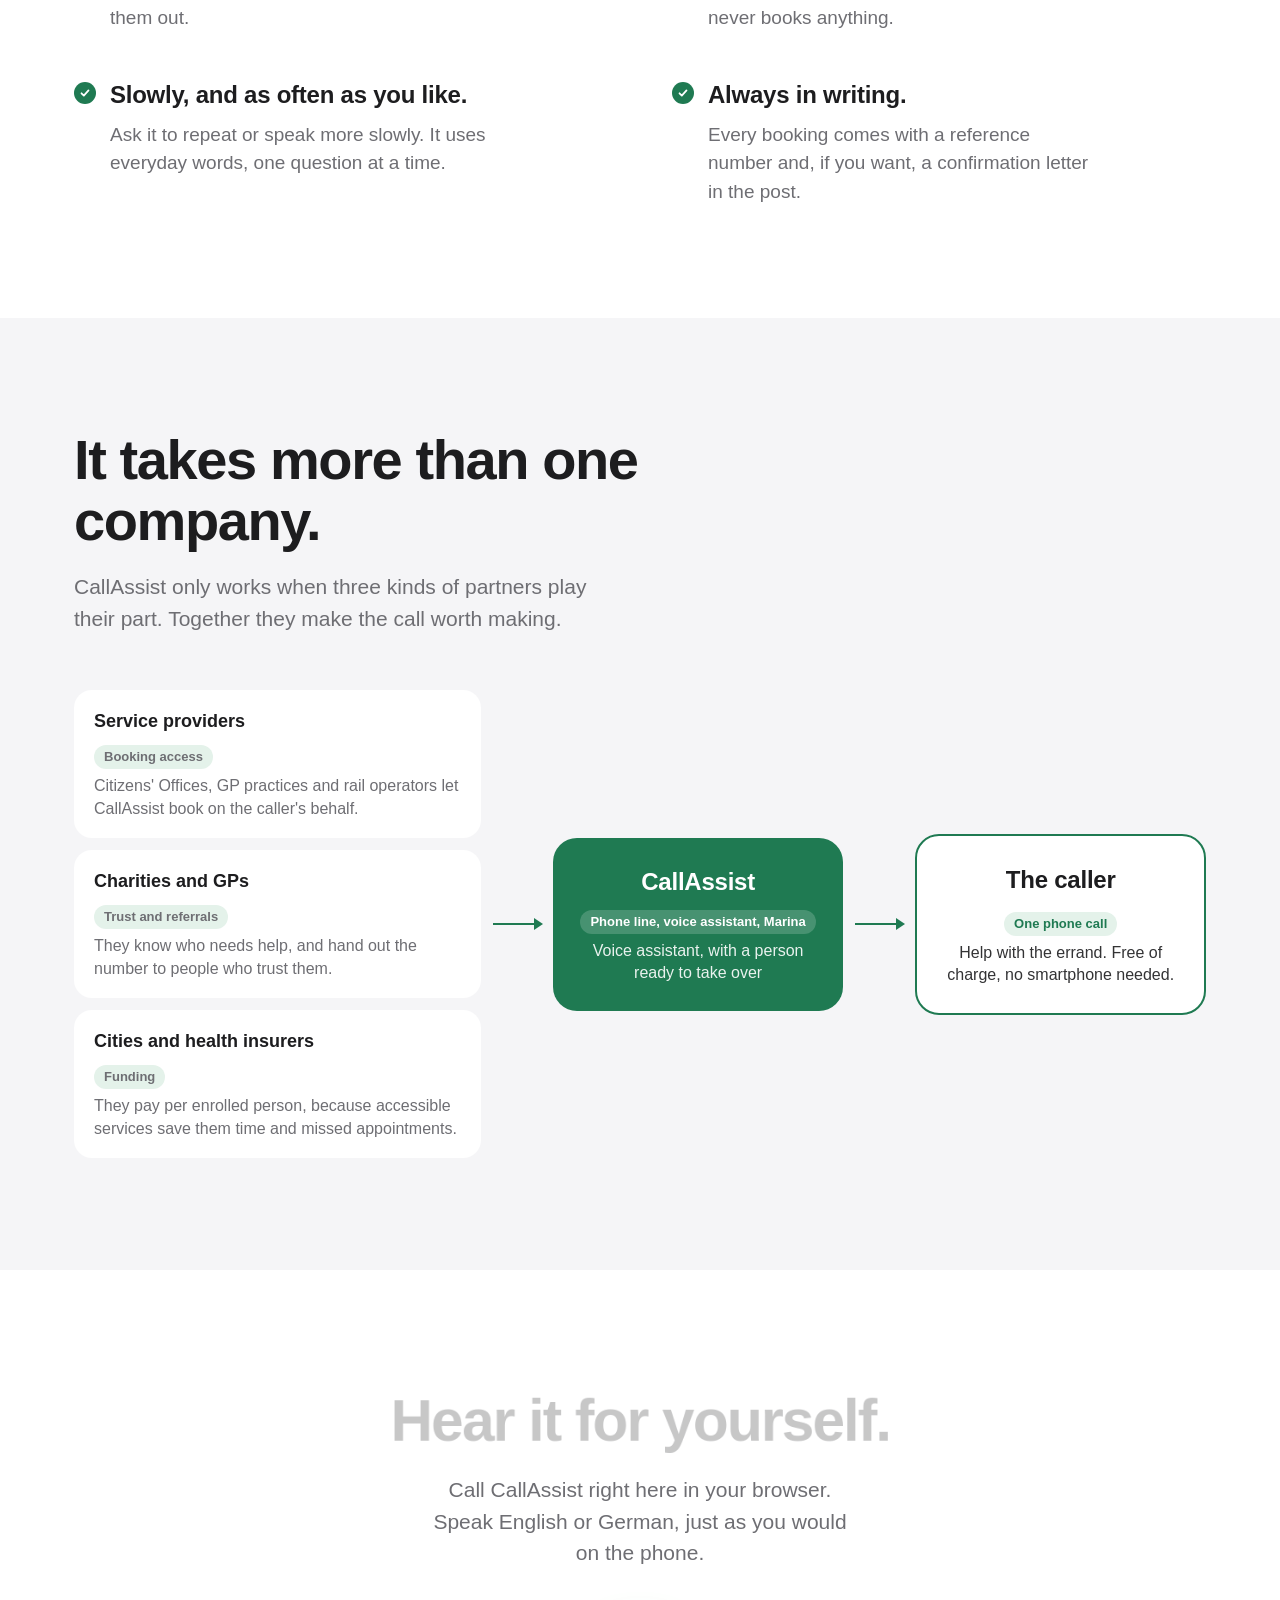
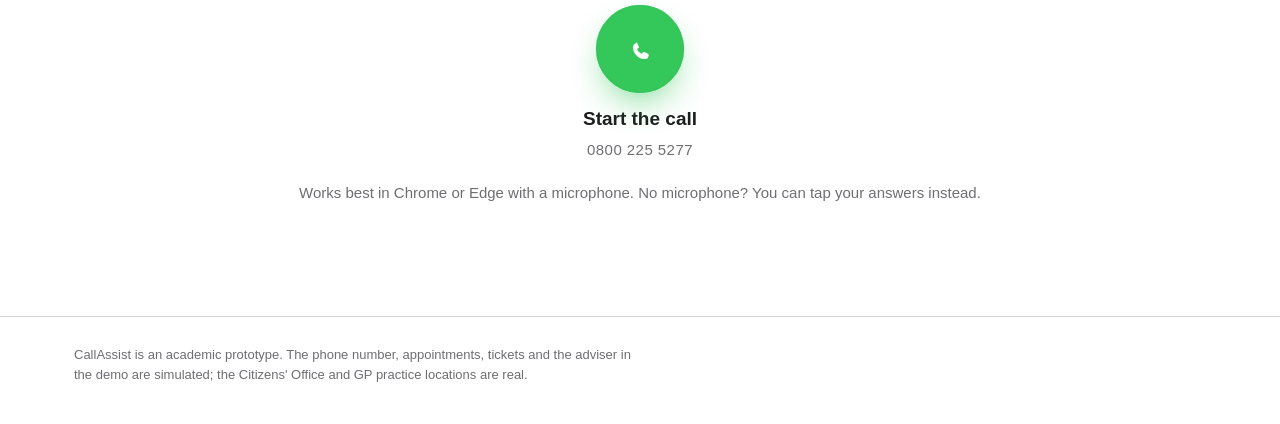
==== commit a7420cf2: "Fun slider and honest wording: CallAssist looks for appointments, it can't guarantee them - Slider h" ====
--- a/index.html
+++ b/index.html
@@ -3,10 +3,10 @@
   <head>
     <meta charset="UTF-8" />
     <meta name="viewport" content="width=device-width, initial-scale=1.0" />
-    <meta name="description" content="CallAssist: one phone call replaces apps and websites. Say what you need; CallAssist books it and confirms by phone or letter." />
+    <meta name="description" content="CallAssist: one phone call replaces apps and websites. Say what you need; CallAssist looks for a free appointment, books it with your yes and confirms by phone or letter." />
     <title>CallAssist</title>
     <link rel="icon" href="data:image/svg+xml,%3Csvg xmlns='http://www.w3.org/2000/svg' viewBox='0 0 64 64'%3E%3Crect width='64' height='64' rx='16' fill='%231F7A52'/%3E%3Cpath d='M22 16c2 0 3 1 4 3l3 7c1 2 0 3-1 4l-3 2c2 5 6 9 11 11l2-3c1-1 2-2 4-1l7 3c2 1 3 2 3 4 0 5-4 9-9 9-15 0-27-12-27-27 0-5 4-10 9-10z' fill='white'/%3E%3C/svg%3E" />
-    <link rel="stylesheet" href="landing.css?v=20260926212855" />
+    <link rel="stylesheet" href="landing.css?v=20260926213359" />
   </head>
   <body>
     <a class="skip-link" href="#main" data-i18n="skip">Skip to content</a>
@@ -45,7 +45,7 @@
           <li class="ca done"><span class="sr">CallAssist:</span> <span data-i18n="h6">“Done. Your letter is on its way.”</span></li>
         </ol>
         <h1 class="hero-title" data-i18n="heroTitle">Digital services, without going digital.</h1>
-        <p class="hero-sub" data-i18n="heroSub">Call one free number and say what you need. CallAssist books it for you and confirms by phone or letter. Made for older people, and for anyone who doesn't use the internet.</p>
+        <p class="hero-sub" data-i18n="heroSub">Call one free number and say what you need. CallAssist looks for a free appointment or train, books it once you say yes, and confirms by phone or letter. Made for older people, and for anyone who doesn't use the internet.</p>
         <div class="hero-actions">
           <a class="button big" href="call.html" data-call-link data-i18n="heroCta">Try a call</a>
           <a class="link" href="#how" data-i18n="heroLink">See how it works</a>
@@ -111,7 +111,7 @@
               </li>
               <li>
                 <div class="face before"><span class="ba-icon" aria-hidden="true">✕</span><div><b data-i18n="b3">No appointments available</b><span class="sub" data-i18n="b3s">Please try again later</span></div></div>
-                <div class="face after"><span class="ba-icon" aria-hidden="true">✓</span><div><b data-i18n="a3">Booked: Tuesday, 9:40</b><span class="sub" data-i18n="a3s">Citizens’ Office, Mitte Town Hall</span></div></div>
+                <div class="face after"><span class="ba-icon" aria-hidden="true">✓</span><div><b data-i18n="a3">Searches every office for you</b><span class="sub" data-i18n="a3s">Books a free slot if there is one, and says so honestly if not</span></div></div>
               </li>
               <li>
                 <div class="face before"><span class="ba-icon" aria-hidden="true">✕</span><div><b data-i18n="b4">Session expired</b><span class="sub" data-i18n="b4s">Please log in again</span></div></div>
@@ -120,10 +120,17 @@
             </ol>
             <div class="ba-control">
               <span class="ba-end" data-i18n="baBefore">Today</span>
-              <input class="ba-range" type="range" min="0" max="100" value="0" aria-label="Slide from today to CallAssist" data-i18n-label="cmpRange" />
+              <div class="ba-track">
+                <span class="ba-tick" style="--t: .125" aria-hidden="true"></span><span class="ba-tick" style="--t: .375" aria-hidden="true"></span><span class="ba-tick" style="--t: .625" aria-hidden="true"></span><span class="ba-tick" style="--t: .875" aria-hidden="true"></span>
+                <input class="ba-range" type="range" min="0" max="100" value="0" aria-label="Slide from today to CallAssist" data-i18n-label="cmpRange" />
+                <span class="ba-face" aria-hidden="true"><svg viewBox="0 0 44 44" width="44" height="44"><circle class="f-bg" cx="22" cy="22" r="20"/><circle cx="15.5" cy="18" r="2.6" fill="#1d1d1f"/><circle cx="28.5" cy="18" r="2.6" fill="#1d1d1f"/><path class="f-mouth" d="M13.5 27 Q22 35 30.5 27" fill="none" stroke="#1d1d1f" stroke-width="2.8" stroke-linecap="round"/></svg></span>
+                <span class="ba-burst" aria-hidden="true"></span>
+              </div>
               <span class="ba-end on" data-i18n="baAfter">With CallAssist</span>
             </div>
-          </div>
+            <p class="ba-result" data-i18n="baResult">One call instead of four hurdles.</p>
+          </div>
+          <p class="compare-note" data-i18n="cmpNote">CallAssist can’t create appointments that don’t exist. If nothing is free, it says so and suggests another day or time.</p>
         </div>
       </section>
 
@@ -194,7 +201,7 @@
               <span class="service-icon" aria-hidden="true"><svg viewBox="0 0 32 32" fill="none" stroke="currentColor" stroke-width="2" stroke-linejoin="round"><path d="M5 14 16 5l11 9v13H5z"/><path d="M13 27v-8h6v8"/></svg></span>
               <div>
                 <h3 data-i18n="sv1t">Register a new address</h3>
-                <p data-i18n="sv1b">An appointment at the Citizens' Office in Berlin, Düsseldorf, Munich or Frankfurt, with a reminder of what to bring.</p>
+                <p data-i18n="sv1b">Looks for a free appointment at the Citizens' Office in Berlin, Düsseldorf, Munich or Frankfurt, with a reminder of what to bring.</p>
               </div>
               <p class="service-say" data-i18n="sv1q">“I’ve moved and need to register.”</p>
             </li>
@@ -202,7 +209,7 @@
               <span class="service-icon" aria-hidden="true"><svg viewBox="0 0 32 32" fill="none" stroke="currentColor" stroke-width="2" stroke-linecap="round"><rect x="5" y="7" width="22" height="20" rx="3"/><path d="M16 12v10M11 17h10"/></svg></span>
               <div>
                 <h3 data-i18n="sv2t">See a GP</h3>
-                <p data-i18n="sv2b">A morning or afternoon appointment at a GP practice, such as the Medicover centre on Hausvogteiplatz in Mitte. In an emergency, CallAssist tells you to call 112 instead.</p>
+                <p data-i18n="sv2b">Looks for a morning or afternoon appointment at a GP practice, such as the Medicover centre on Hausvogteiplatz in Mitte. In an emergency, CallAssist tells you to call 112 instead.</p>
               </div>
               <p class="service-say" data-i18n="sv2q">“I need an appointment with my doctor.”</p>
             </li>
@@ -222,7 +229,7 @@
         <div class="wrap human-grid">
           <div>
             <h2 id="human-title" class="section-title" data-i18n="humanTitle">A real person, whenever you want one.</h2>
-            <p class="human-body" data-i18n="humanBody" data-lit>Say “I’d like to speak to someone” or “I don’t understand” at any moment. Marina from the CallAssist team takes over the call, already knowing what you said, and finishes the errand with you.</p>
+            <p class="human-body" data-i18n="humanBody" data-lit>Say “I’d like to speak to someone” or “I don’t understand” at any moment. Marina from the CallAssist team takes over the call, already knowing what you said, and helps you finish the errand.</p>
           </div>
           <div class="handover" aria-label="Example handover">
             <p class="bubble caller" data-i18n="hv1">“Sorry, I don’t understand.”</p>
@@ -266,7 +273,7 @@
             <div class="node person">
               <p class="node-name" data-i18n="callerName">The caller</p>
               <p class="gives" data-i18n="callerGets">One phone call</p>
-              <p data-i18n="callerBody">Errand done. Free of charge, no smartphone needed.</p>
+              <p data-i18n="callerBody">Help with the errand. Free of charge, no smartphone needed.</p>
             </div>
           </div>
         </div>
@@ -292,6 +299,6 @@
       </div>
     </footer>
 
-    <script src="landing.js?v=20260926212855"></script>
+    <script src="landing.js?v=20260926213359"></script>
   </body>
 </html>
--- a/landing.css
+++ b/landing.css
@@ -172,11 +172,43 @@
 .ba-control { display: flex; align-items: center; gap: 16px; max-width: 760px; margin: 24px auto 0; }
 .ba-end { flex: none; font-size: 14px; font-weight: 700; letter-spacing: .02em; text-transform: uppercase; color: #3a3a3c; }
 .ba-end.on { color: #17613f; }
-.ba-range { flex: 1; min-width: 0; height: 44px; margin: 0; background: none; cursor: pointer; -webkit-appearance: none; appearance: none; }
-.ba-range::-webkit-slider-runnable-track { height: 8px; border-radius: 4px; background: linear-gradient(90deg, #34c759 calc(var(--p) * 100%), rgba(0, 0, 0, .14) 0); }
-.ba-range::-moz-range-track { height: 8px; border-radius: 4px; background: linear-gradient(90deg, #34c759 calc(var(--p) * 100%), rgba(0, 0, 0, .14) 0); }
-.ba-range::-webkit-slider-thumb { -webkit-appearance: none; width: 32px; height: 32px; margin-top: -12px; border-radius: 50%; background: #fff; border: 0; box-shadow: 0 4px 14px -4px rgba(0, 0, 0, .45), 0 0 0 1px rgba(0, 0, 0, .06); }
-.ba-range::-moz-range-thumb { width: 32px; height: 32px; border-radius: 50%; background: #fff; border: 0; box-shadow: 0 4px 14px -4px rgba(0, 0, 0, .45); }
+/* The handle is a face that rolls along: worried and red at "Today", smiling and green with CallAssist.
+   The native range stays underneath for mouse, touch, keys and screen readers. */
+.ba-track { position: relative; flex: 1; min-width: 0; height: 48px; display: flex; align-items: center; }
+.ba-range { position: relative; z-index: 0; width: 100%; height: 48px; margin: 0; background: none; cursor: grab; -webkit-appearance: none; appearance: none; }
+.ba-range:active { cursor: grabbing; }
+.ba-range::-webkit-slider-runnable-track { height: 10px; border-radius: 5px; background: linear-gradient(90deg, #ff6b5e, #ffd60a calc(calc(24px + var(--p) * (100% - 48px)) * .6), #34c759 calc(24px + var(--p) * (100% - 48px)), rgba(0, 0, 0, .12) 0); }
+.ba-range::-moz-range-track { height: 10px; border-radius: 5px; background: linear-gradient(90deg, #ff6b5e, #ffd60a calc(calc(24px + var(--p) * (100% - 48px)) * .6), #34c759 calc(24px + var(--p) * (100% - 48px)), rgba(0, 0, 0, .12) 0); }
+.ba-range::-webkit-slider-thumb { -webkit-appearance: none; width: 48px; height: 48px; margin-top: -19px; border: 0; background: transparent; }
+.ba-range::-moz-range-thumb { width: 48px; height: 48px; border: 0; background: transparent; }
+.ba-face { position: absolute; z-index: 2; top: 50%; left: calc(var(--p) * (100% - 48px) + 2px); width: 44px; height: 44px; pointer-events: none; translate: 0 -50%; filter: drop-shadow(0 5px 10px rgba(0, 0, 0, .25)); transition: scale .25s cubic-bezier(.3, 1.6, .5, 1); }
+.ba-face svg { display: block; rotate: calc((var(--p) - .5) * 24deg); }
+.f-bg { fill: color-mix(in srgb, #34c759 calc(var(--p) * 100%), #ff8a7a); stroke: #fff; stroke-width: 3; }
+.f-mouth { transform-box: fill-box; transform-origin: 50% 50%; transform: scaleY(-1); } /* the script bends it from frown to smile */
+.ba-track:active .ba-face, .ba-range:focus-visible ~ .ba-face { scale: 1.15; }
+/* Four stops on the track light up as each hurdle turns into a fix. */
+.ba-tick { position: absolute; z-index: 1; pointer-events: none; top: 50%; left: calc(24px + var(--t) * (100% - 48px)); width: 14px; height: 14px; margin: -7px 0 0 -7px; border-radius: 50%; background: #fff; box-shadow: 0 0 0 2px rgba(0, 0, 0, .15); transition: background .2s ease, box-shadow .2s ease; }
+.ba-tick.on { background: #34c759; box-shadow: 0 0 0 2px #fff, 0 0 0 5px rgba(52, 199, 89, .35); animation: tick-pop .45s cubic-bezier(.3, 1.8, .5, 1); }
+@keyframes tick-pop { 0% { scale: .4; } 60% { scale: 1.35; } 100% { scale: 1; } }
+/* Confetti bursts from the face when every row is fixed. */
+.ba-burst { position: absolute; z-index: 3; top: 50%; left: calc(var(--p) * (100% - 48px) + 24px); width: 0; height: 0; pointer-events: none; }
+.ba-burst i { position: absolute; width: 7px; height: 11px; border-radius: 2px; opacity: 0; }
+.ba-burst.go i { animation: confetti 1s cubic-bezier(.2, .7, .3, 1) forwards; }
+@keyframes confetti { 0% { opacity: 1; transform: translate(-50%, -50%) rotate(0); } 100% { opacity: 0; transform: translate(calc(var(--x) - 50%), calc(var(--y) + 30px - 50%)) rotate(var(--r)); } }
+/* Before the fix, the hurdles fidget; each fix lands with a pop and a small sparkle. */
+.ba-rows li:not(.fixed) .face.before { animation: fidget 3.2s ease-in-out infinite; }
+.ba-rows li:nth-child(2):not(.fixed) .face.before { animation-delay: -.8s; }
+.ba-rows li:nth-child(3):not(.fixed) .face.before { animation-delay: -1.6s; }
+.ba-rows li:nth-child(4):not(.fixed) .face.before { animation-delay: -2.4s; }
+@keyframes fidget { 0%, 100% { translate: 0 0; rotate: 0deg; } 20% { translate: -2px 0; rotate: -.4deg; } 40% { translate: 2px 0; rotate: .4deg; } 60% { translate: 0 0; rotate: 0deg; } }
+.ba-rows li.pop .face.after .ba-icon { animation: icon-pop .6s cubic-bezier(.3, 1.8, .5, 1) .25s both; }
+.ba-rows li.pop .face.after .ba-icon::after { content: ""; position: absolute; inset: -4px; border-radius: 50%; border: 2px solid #34c759; animation: sparkle .7s ease-out .3s both; }
+.ba-icon { position: relative; }
+@keyframes icon-pop { 0% { scale: .3; } 60% { scale: 1.25; } 100% { scale: 1; } }
+@keyframes sparkle { 0% { opacity: .9; scale: .6; } 100% { opacity: 0; scale: 1.9; } }
+.ba-result { margin: 18px 0 0; text-align: center; font-family: var(--display); font-size: 22px; font-weight: 600; color: #17613f; opacity: 0; translate: 0 8px; transition: opacity .5s ease, translate .5s cubic-bezier(.2, .7, .2, 1); }
+.ba.complete .ba-result { opacity: 1; translate: 0 0; }
+.compare-note { margin: 16px auto 0; max-width: 62ch; text-align: center; color: var(--muted); font-size: 15px; }
 .ba-range:focus-visible { outline: 3px solid var(--focus); outline-offset: 4px; border-radius: 8px; }
 
 /* The closing button carries the (demo) number, like a real service. */
@@ -277,6 +309,7 @@
   .ba-icon { width: 26px; height: 26px; font-size: 13px; }
   .ba-control { gap: 10px; margin-top: 16px; }
   .ba-end { font-size: 11px; }
+  .ba-result { font-size: 18px; }
   .arrow::after { right: auto; left: -5px; top: auto; bottom: -2px; border: 6px solid transparent; border-top: 9px solid var(--brand); border-bottom: 0; }
 }
 @media (max-width: 420px) {
@@ -440,6 +473,7 @@
   .js .flow .arrow { transform: none; }
   .js .flow.in .arrow i, .phone-stage::before { animation: none; }
   .face { transition: none; }
+  .ba-rows li .face.before, .ba-tick.on, .ba-rows li.pop .face.after .ba-icon, .ba-rows li.pop .face.after .ba-icon::after { animation: none !important; }
   .phone3d, .phone-stage .phone3d.floating { animation: none; transition: none; }
   .js .phone-stage .phone3d.entering { transform: rotateX(var(--rx)) rotateY(var(--ry)); opacity: 1; }
   .call-cta-button::before, .call-cta-button::after, .ss-rings span { animation: none; opacity: 0; }
